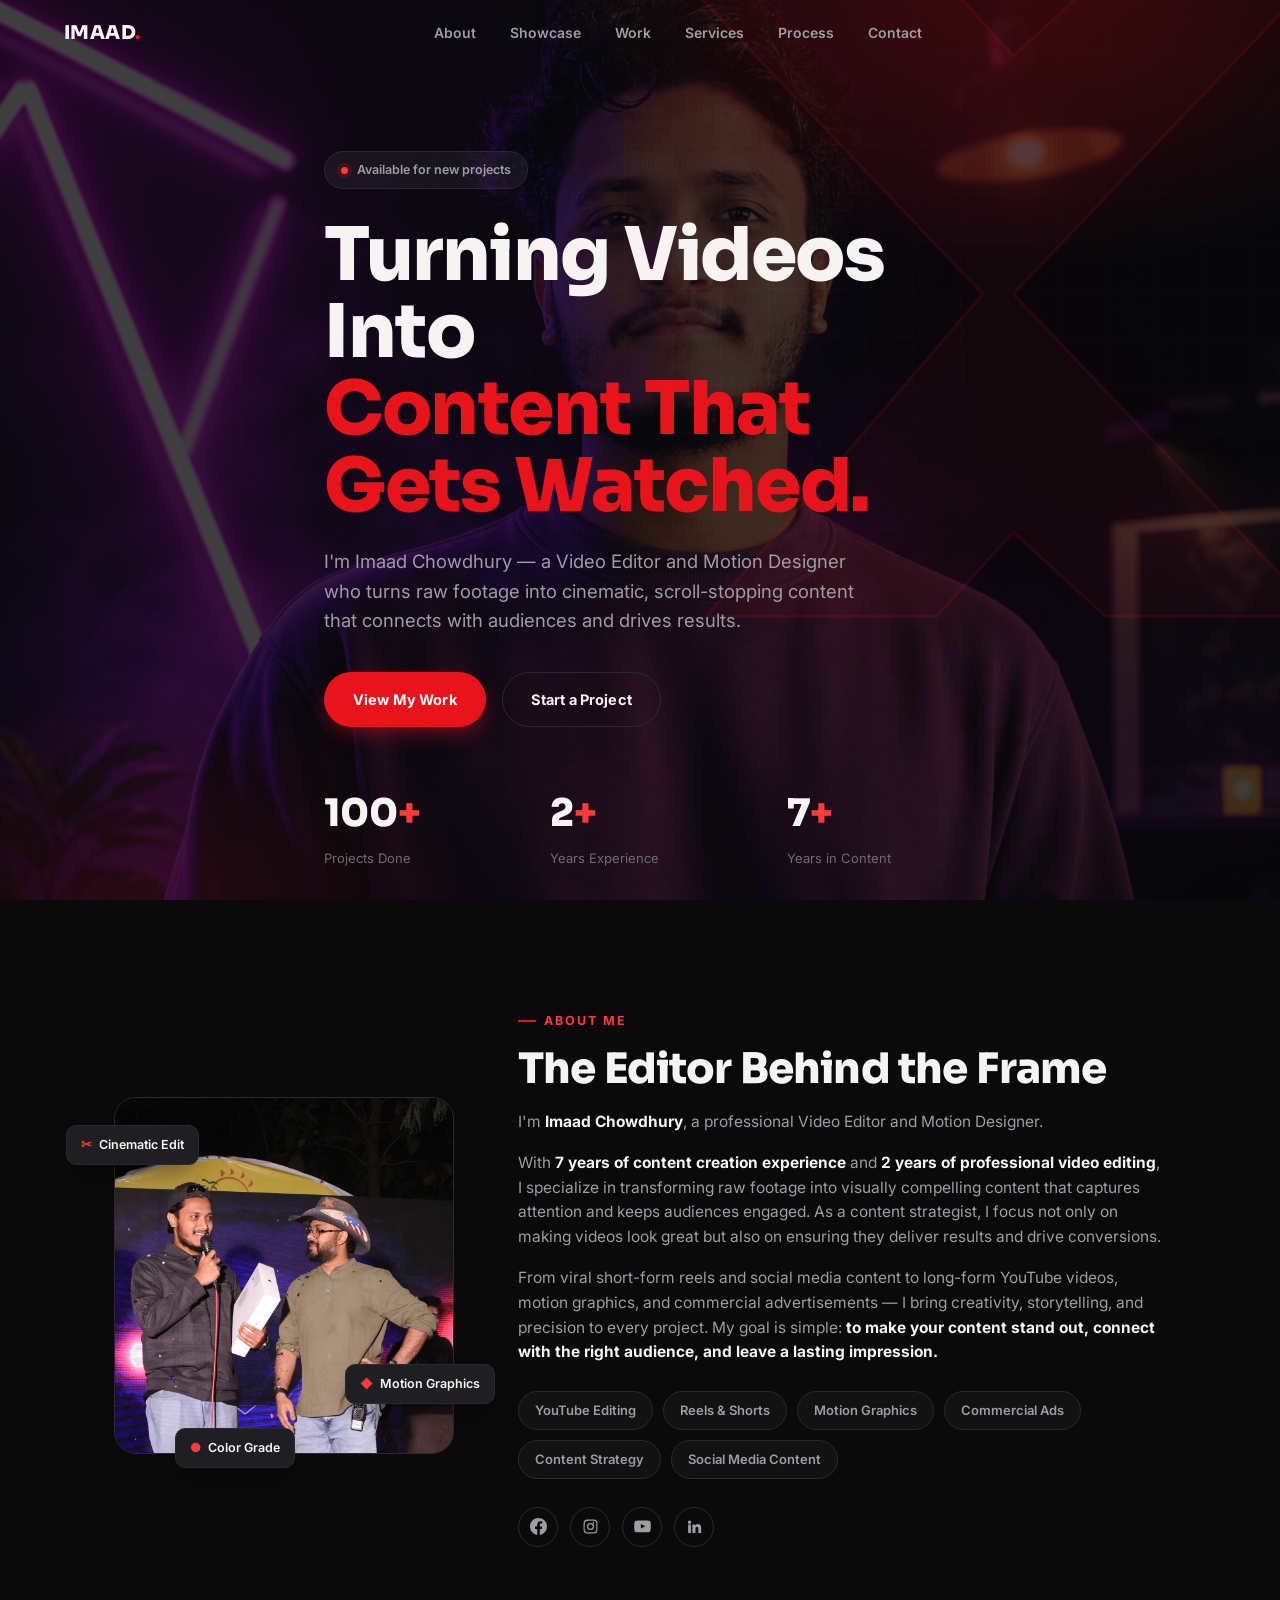
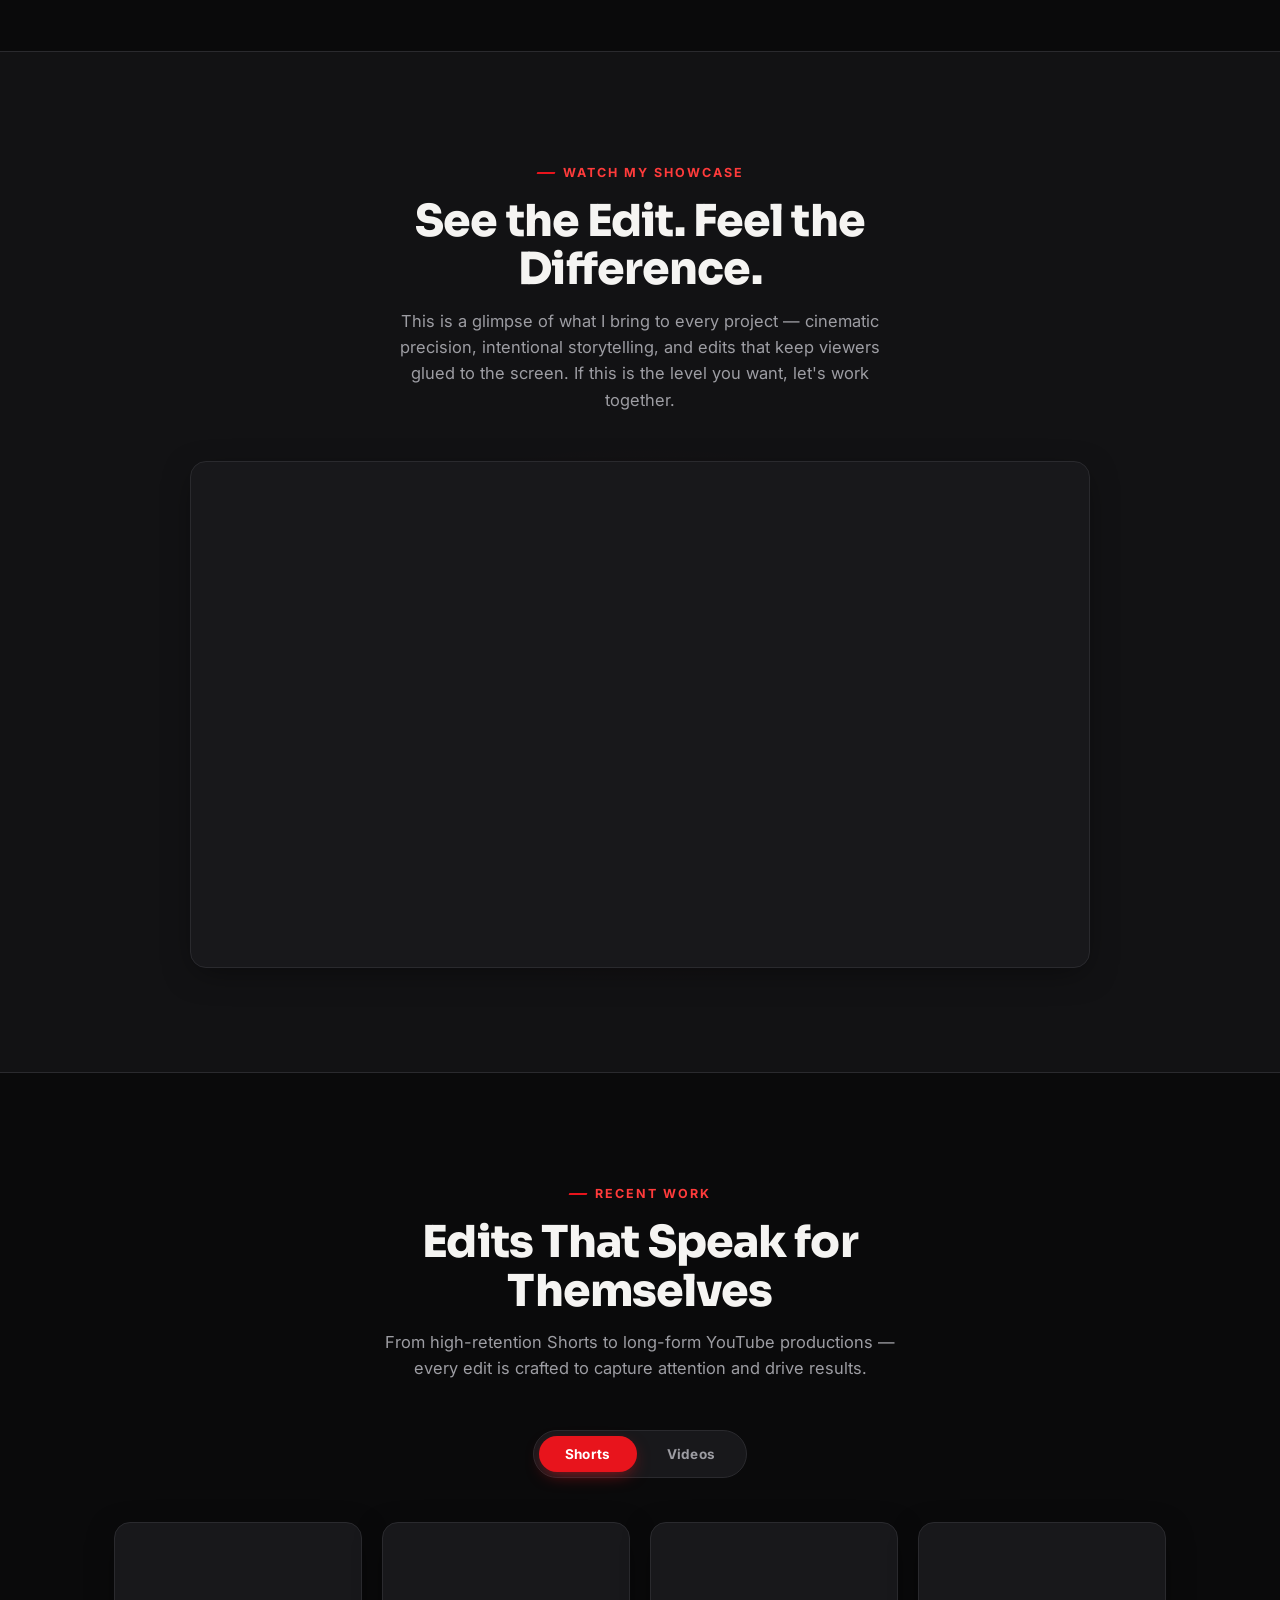
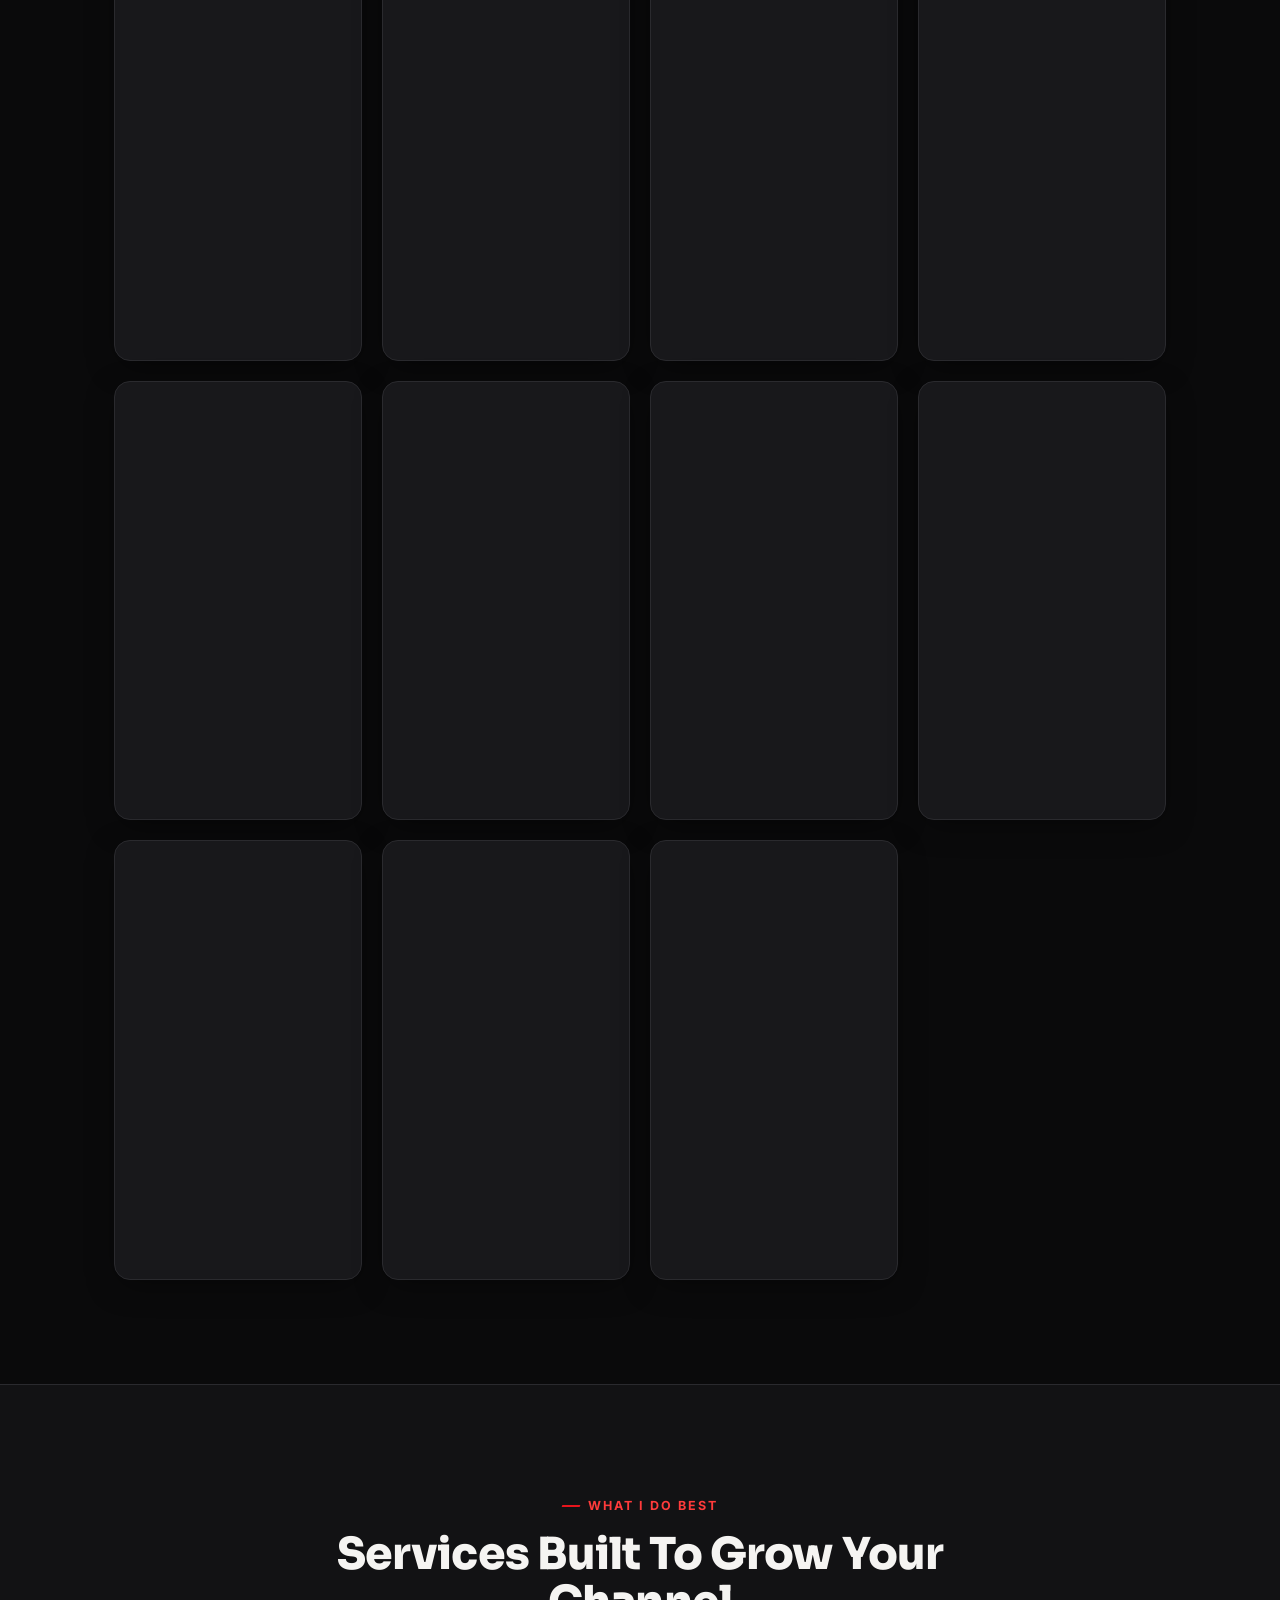
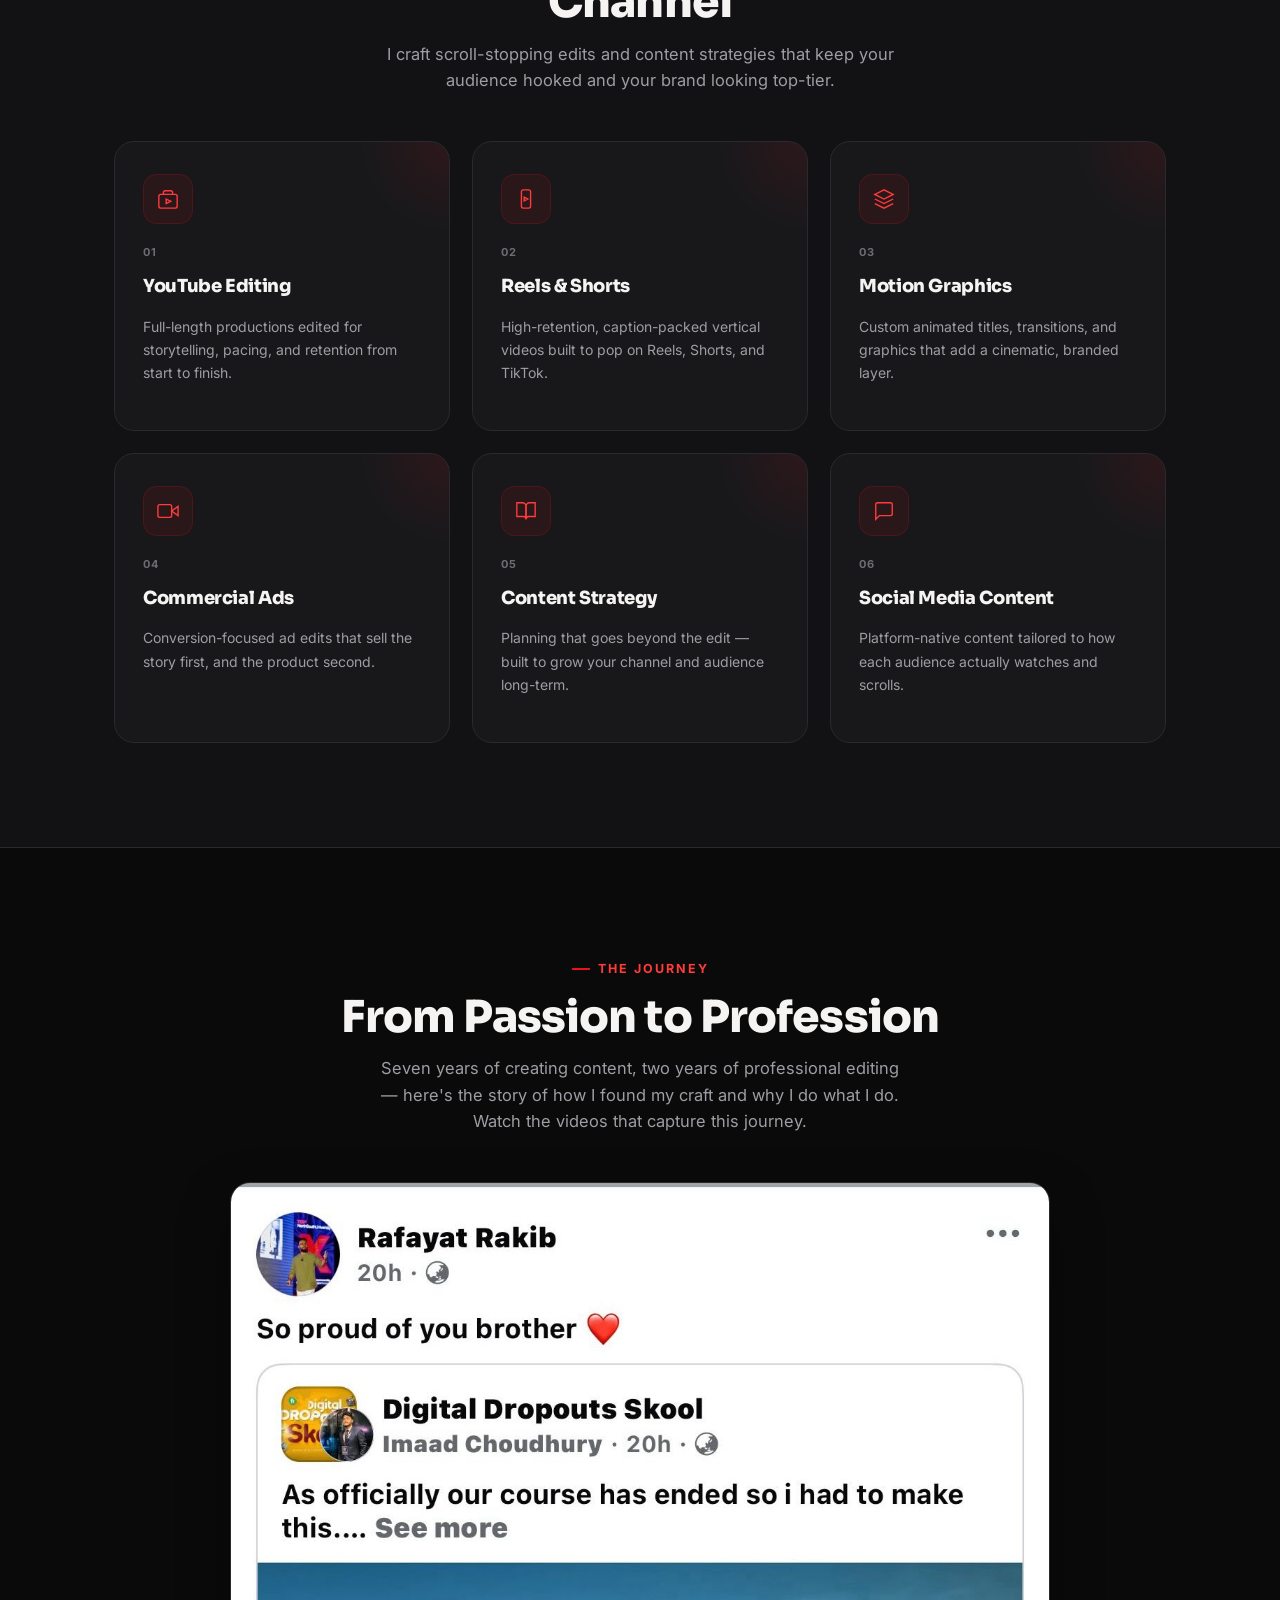
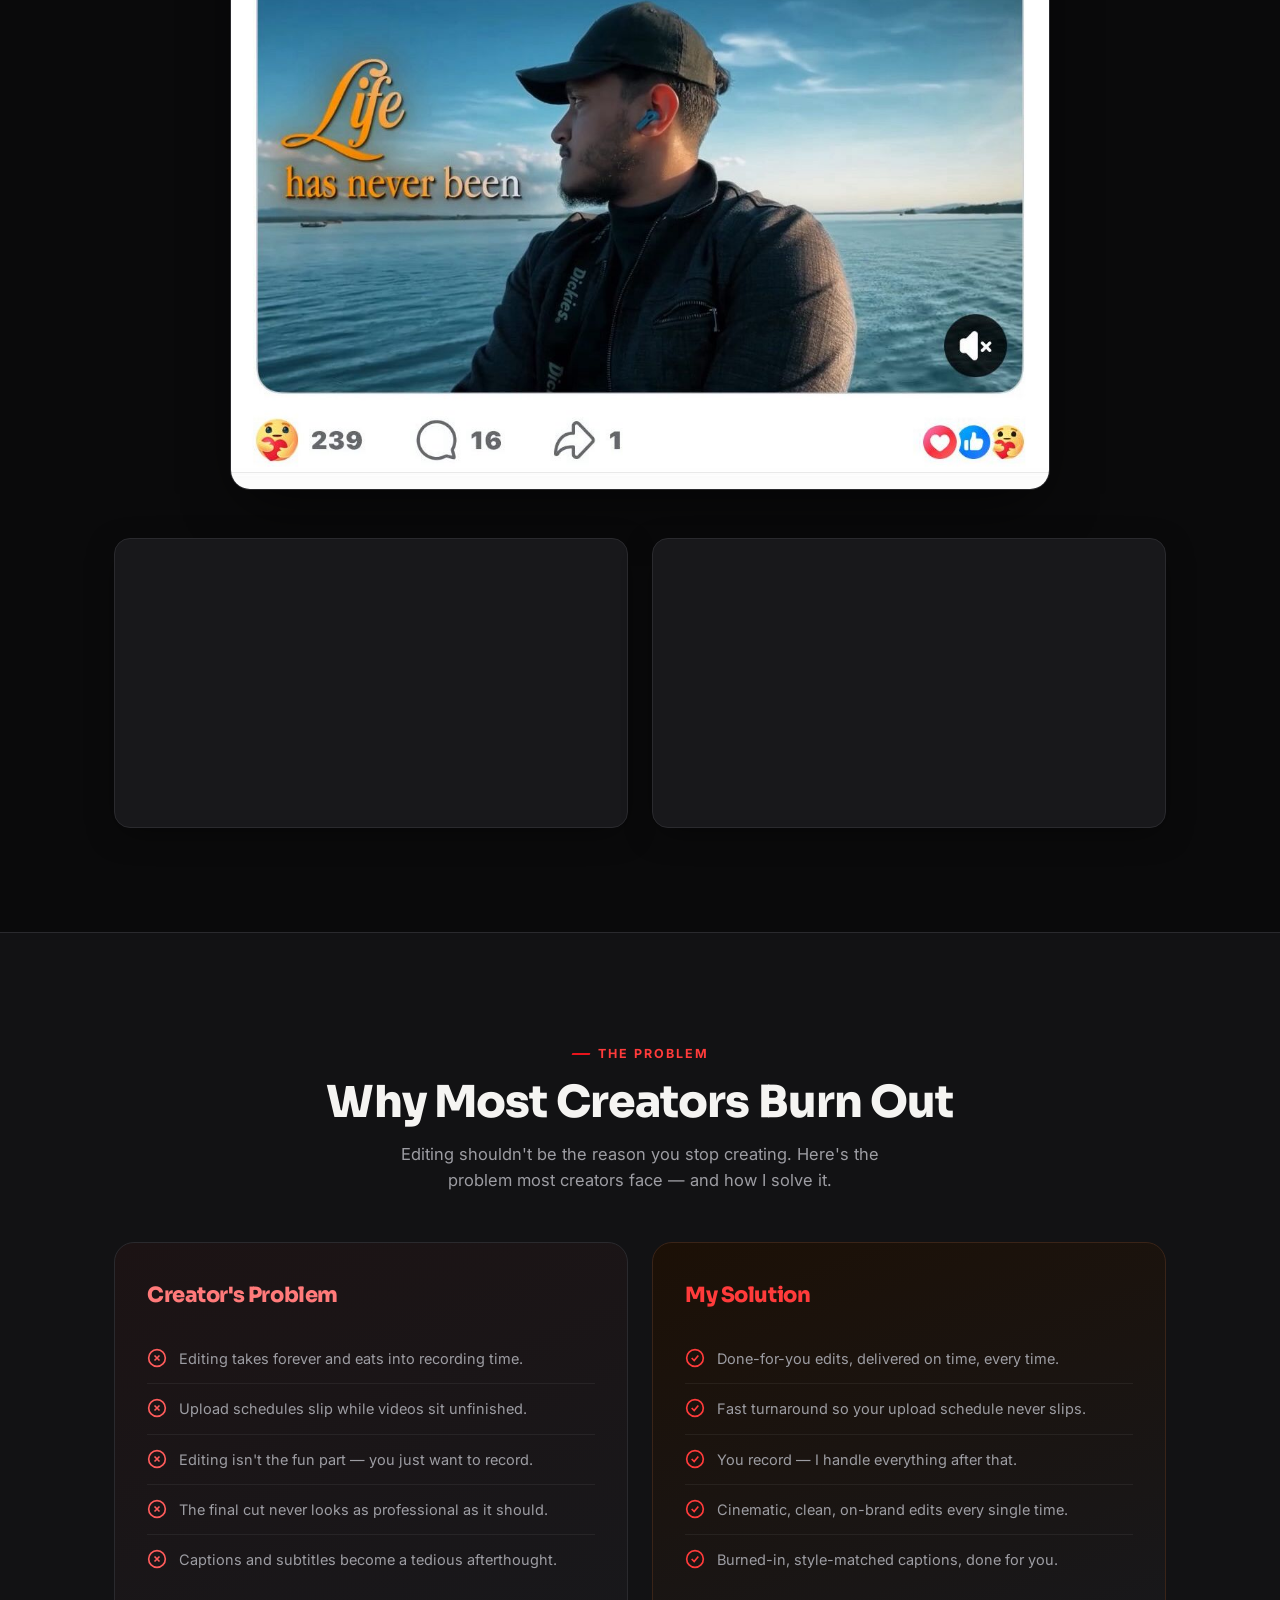
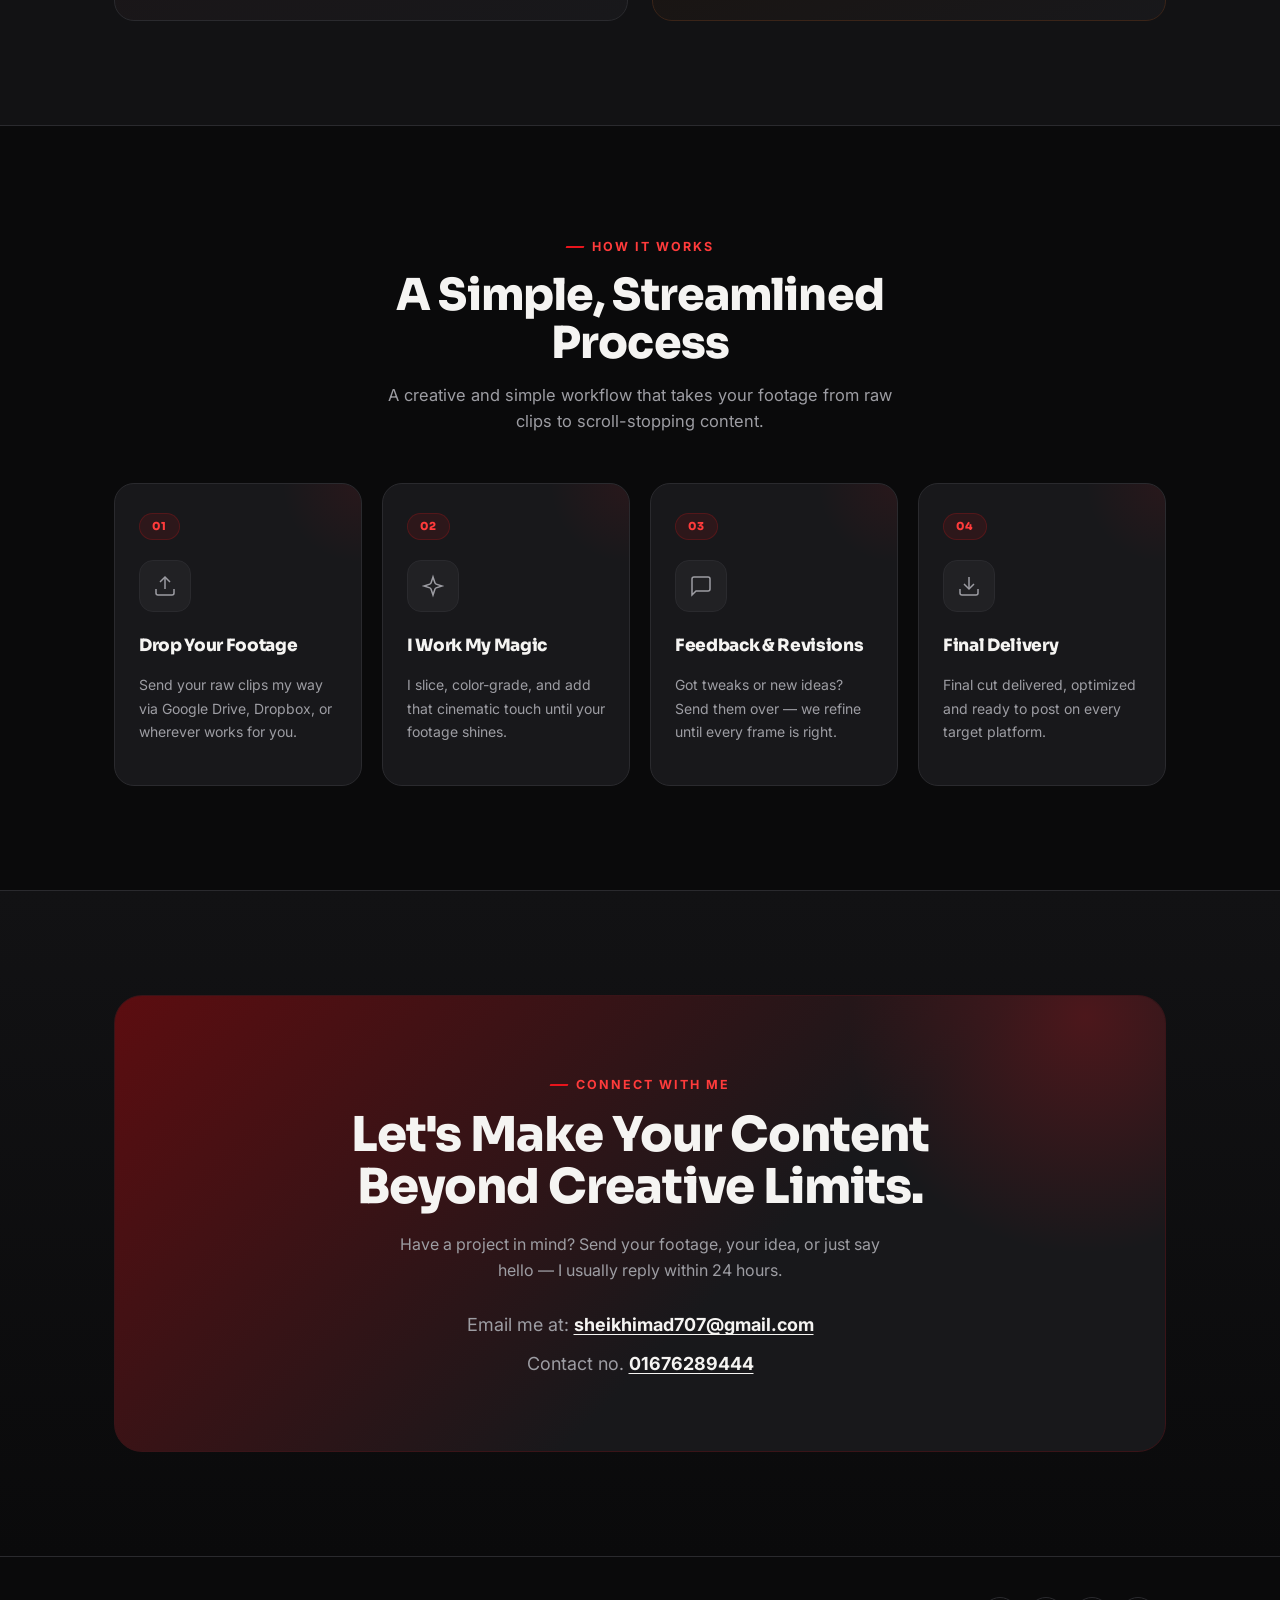
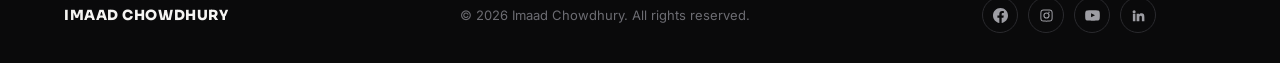
==== index.html @ 5cc8386c "Move website files to root" ====
<!DOCTYPE html>
<html lang="en">
<head>
<meta charset="UTF-8">
<meta name="viewport" content="width=device-width, initial-scale=1.0">
<title>Imaad Chowdhury</title>
<meta name="description" content="Imaad Chowdhury. Professional video editor & motion designer turning raw footage into content that gets watched.">
<link rel="icon" href="data:,">
<link rel="preconnect" href="https://fonts.googleapis.com">
<link href="https://fonts.googleapis.com/css2?family=Sora:wght@600;700;800&family=Inter:wght@400;500;600;700&display=swap" rel="stylesheet">
<link rel="stylesheet" href="style.css">
</head>
<body>

<!-- ============ NAV ============ -->
<nav class="nav" id="nav">
  <a href="#top" class="nav-logo">
    <span>IMAAD<em>.</em></span>
  </a>
  <ul class="nav-links">
    <li><a href="#about">About</a></li>
    <li><a href="#gig">Showcase</a></li>
    <li><a href="#work">Work</a></li>
    <li><a href="#services">Services</a></li>
    <li><a href="#process">Process</a></li>
    <li><a href="#contact">Contact</a></li>
  </ul>
  <div class="nav-cta">
    <button class="burger" id="burger" aria-label="Open menu"><span></span><span></span><span></span></button>
  </div>
</nav>

<div class="mobile-menu" id="mobileMenu">
  <a href="#about">About</a>
  <a href="#gig">Showcase</a>
  <a href="#work">Work</a>
  <a href="#services">Services</a>
  <a href="#process">Process</a>
  <a href="#contact">Contact</a>
  <a href="#contact" class="btn btn-primary">Start a Project</a>
</div>

<!-- ============ HERO ============ -->
<header class="hero" id="top">
  <div class="hero-bg-img"></div>
  <div class="hero-overlay"></div>
  <svg class="hero-shard" viewBox="0 0 500 500" fill="none" xmlns="http://www.w3.org/2000/svg">
    <path d="M40 40L240 250L60 460L210 460L260 405L320 460L460 460L260 250L460 40L320 40L260 95L210 40L40 40Z" fill="#E8141C" fill-opacity="0.08" stroke="#E8141C" stroke-opacity="0.2" stroke-width="2"/>
  </svg>
  <div class="container hero-inner">
    <div class="hero-tag reveal in"><span class="dot"></span> Available for new projects</div>
    <h1 class="reveal in">Turning Videos Into <span class="hl">Content That Gets Watched.</span></h1>
    <p class="hero-sub reveal in">I'm Imaad Chowdhury — a Video Editor and Motion Designer who turns raw footage into cinematic, scroll-stopping content that connects with audiences and drives results.</p>
    <div class="hero-actions reveal in">
      <a href="#work" class="btn btn-primary">View My Work</a>
      <a href="#contact" class="btn btn-ghost">Start a Project</a>
    </div>
    <div class="hero-stats reveal in">
      <div>
        <div class="stat-num">100<span>+</span></div>
        <div class="stat-label">Projects Done</div>
      </div>
      <div>
        <div class="stat-num">2<span>+</span></div>
        <div class="stat-label">Years Experience</div>
      </div>
      <div>
        <div class="stat-num">7<span>+</span></div>
        <div class="stat-label">Years in Content</div>
      </div>
    </div>
  </div>
</header>

<!-- ============ ABOUT ============ -->
<section class="about" id="about">
  <div class="container about-grid">
    <div class="about-photo reveal">
      <div class="frame">
        <img src="assets/IMG_2.JPEG" alt="Imaad Chowdhury">
      </div>
      <div class="shard-tag tag-1"><span class="ic">✂</span> Cinematic Edit</div>
      <div class="shard-tag tag-2"><span class="ic">◆</span> Motion Graphics</div>
      <div class="shard-tag tag-3"><span class="ic">●</span> Color Grade</div>
    </div>
    <div class="about-copy reveal">
      <div class="eyebrow">About Me</div>
      <h2>The Editor Behind the Frame</h2>
      <p>I'm <strong>Imaad Chowdhury</strong>, a professional Video Editor and Motion Designer.</p>
      <p>With <strong>7 years of content creation experience</strong> and <strong>2 years of professional video editing</strong>, I specialize in transforming raw footage into visually compelling content that captures attention and keeps audiences engaged. As a content strategist, I focus not only on making videos look great but also on ensuring they deliver results and drive conversions.</p>
      <p>From viral short-form reels and social media content to long-form YouTube videos, motion graphics, and commercial advertisements — I bring creativity, storytelling, and precision to every project. My goal is simple: <strong>to make your content stand out, connect with the right audience, and leave a lasting impression.</strong></p>
      <div class="about-pills">
        <span class="pill">YouTube Editing</span>
        <span class="pill">Reels &amp; Shorts</span>
        <span class="pill">Motion Graphics</span>
        <span class="pill">Commercial Ads</span>
        <span class="pill">Content Strategy</span>
        <span class="pill">Social Media Content</span>
      </div>
      <div class="about-socials">
        <a href="https://www.facebook.com/imad.chowdhury.79" target="_blank" rel="noopener" aria-label="Facebook">
          <svg viewBox="0 0 24 24" fill="currentColor"><path d="M24 12.07C24 5.41 18.63 0 12 0S0 5.41 0 12.07C0 18.1 4.39 23.1 10.13 24v-8.44H7.08v-3.49h3.04V9.41c0-3.02 1.8-4.7 4.54-4.7 1.31 0 2.68.24 2.68.24v2.97h-1.5c-1.5 0-1.96.93-1.96 1.89v2.26h3.32l-.53 3.5h-2.8V24C19.61 23.1 24 18.1 24 12.07z"/></svg>
        </a>
        <a href="https://www.instagram.com/e_madcreations" target="_blank" rel="noopener" aria-label="Instagram">
          <svg viewBox="0 0 24 24" fill="currentColor"><path d="M12 2.2c3.2 0 3.6 0 4.85.07 3.25.15 4.77 1.69 4.92 4.92.06 1.25.07 1.62.07 4.81 0 3.2-.01 3.56-.07 4.81-.15 3.23-1.66 4.77-4.92 4.92-1.25.06-1.61.07-4.85.07-3.2 0-3.6-.01-4.85-.07-3.27-.15-4.77-1.7-4.92-4.92C2.21 15.6 2.2 15.24 2.2 12c0-3.2.01-3.56.07-4.81C2.42 3.96 3.93 2.4 7.15 2.27 8.4 2.21 8.8 2.2 12 2.2zm0 1.8c-3.15 0-3.5.01-4.73.07-2.27.1-3.33 1.18-3.43 3.43C3.78 8.5 3.77 8.85 3.77 12s.01 3.5.07 4.73c.1 2.24 1.16 3.32 3.43 3.43 1.23.06 1.58.07 4.73.07s3.5-.01 4.73-.07c2.26-.1 3.33-1.18 3.43-3.43.06-1.23.07-1.58.07-4.73s-.01-3.5-.07-4.73c-.1-2.25-1.17-3.33-3.43-3.43A66 66 0 0 0 12 4zm0 3.05a4.95 4.95 0 1 1 0 9.9 4.95 4.95 0 0 1 0-9.9zm0 1.8a3.15 3.15 0 1 0 0 6.3 3.15 3.15 0 0 0 0-6.3zm5.15-1.99a1.16 1.16 0 1 1-2.32 0 1.16 1.16 0 0 1 2.32 0z"/></svg>
        </a>
        <a href="https://www.youtube.com/@e-madcreations4944" target="_blank" rel="noopener" aria-label="YouTube">
          <svg viewBox="0 0 24 24" fill="currentColor"><path d="M23.5 7.2s-.23-1.64-.95-2.36c-.9-.95-1.92-.95-2.38-1.01C16.84 3.6 12 3.6 12 3.6h-.01s-4.84 0-8.17.23c-.46.06-1.48.06-2.38 1.01C.72 5.56.5 7.2.5 7.2S.27 9.12.27 11.03v1.78c0 1.92.23 3.84.23 3.84s.23 1.64.94 2.36c.9.95 2.08.92 2.61 1.02 1.9.18 7.95.24 7.95.24s4.85-.01 8.18-.24c.46-.06 1.48-.06 2.38-1.02.72-.72.95-2.36.95-2.36s.23-1.92.23-3.84v-1.78c0-1.91-.23-3.83-.23-3.83zM9.7 14.93V8.41l6.27 3.27z"/></svg>
        </a>
        <a href="https://www.linkedin.com/in/chowdhuryimaad/" target="_blank" rel="noopener" aria-label="LinkedIn">
          <svg viewBox="0 0 24 24" fill="currentColor"><path d="M4.98 3.5a2.5 2.5 0 1 1 0 5 2.5 2.5 0 0 1 0-5zM3 9h4v12H3zM9 9h3.8v1.64h.05c.53-1 1.83-2.06 3.77-2.06 4.04 0 4.78 2.66 4.78 6.12V21h-4v-5.6c0-1.34-.02-3.06-1.86-3.06-1.87 0-2.16 1.46-2.16 2.96V21H9z"/></svg>
        </a>
      </div>
    </div>
  </div>
</section>

<!-- ============ GIG VIDEO ============ -->
<section class="gig-video" id="gig">
  <div class="container">
    <div class="section-head center reveal">
      <div class="eyebrow" style="justify-content:center;">Watch My Showcase</div>
      <h2>See the Edit. Feel the Difference.</h2>
      <p style="margin-left:auto;margin-right:auto;">This is a glimpse of what I bring to every project — cinematic precision, intentional storytelling, and edits that keep viewers glued to the screen. If this is the level you want, let's work together.</p>
    </div>
    <div class="gig-iframe-wrap reveal">
      <div class="iframe-glow"></div>
      <div class="iframe-card">
        <div class="iframe-container ratio-16-9">
          <iframe src="https://www.youtube.com/embed/Ley6r-Gzqzw" title="Imaad Chowdhury — Video Editing Showcase" frameborder="0" allow="accelerometer; autoplay; clipboard-write; encrypted-media; gyroscope; picture-in-picture; web-share" allowfullscreen loading="lazy"></iframe>
        </div>
      </div>
    </div>
  </div>
</section>

<!-- ============ RECENT WORK ============ -->
<section class="work-section" id="work">
  <div class="container">
    <div class="section-head center reveal">
      <div class="eyebrow" style="justify-content:center;">Recent Work</div>
      <h2>Edits That Speak for Themselves</h2>
      <p style="margin-left:auto;margin-right:auto;">From high-retention Shorts to long-form YouTube productions — every edit is crafted to capture attention and drive results.</p>
    </div>

    <div class="toggle-row reveal">
      <div class="toggle">
        <button class="tgl-btn active" data-target="shorts">Shorts</button>
        <button class="tgl-btn" data-target="videos">Videos</button>
      </div>
    </div>

    <div class="video-panel active" id="panel-shorts">
      <div class="shorts-grid">
        <div class="iframe-card short-card">
          <div class="iframe-container ratio-9-16">
            <iframe src="https://www.youtube.com/embed/cR_i9zTeIQw" title="Short 1" frameborder="0" allow="accelerometer; autoplay; clipboard-write; encrypted-media; gyroscope; picture-in-picture; web-share" allowfullscreen loading="lazy"></iframe>
          </div>
        </div>
        <div class="iframe-card short-card">
          <div class="iframe-container ratio-9-16">
            <iframe src="https://www.youtube.com/embed/uro-5DPKuio" title="Short 2" frameborder="0" allow="accelerometer; autoplay; clipboard-write; encrypted-media; gyroscope; picture-in-picture; web-share" allowfullscreen loading="lazy"></iframe>
          </div>
        </div>
        <div class="iframe-card short-card">
          <div class="iframe-container ratio-9-16">
            <iframe src="https://www.youtube.com/embed/U4ZEMzd0TrQ" title="Short 3" frameborder="0" allow="accelerometer; autoplay; clipboard-write; encrypted-media; gyroscope; picture-in-picture; web-share" allowfullscreen loading="lazy"></iframe>
          </div>
        </div>
        <div class="iframe-card short-card">
          <div class="iframe-container ratio-9-16">
            <iframe src="https://www.youtube.com/embed/kmpT495ATMk" title="Short 4" frameborder="0" allow="accelerometer; autoplay; clipboard-write; encrypted-media; gyroscope; picture-in-picture; web-share" allowfullscreen loading="lazy"></iframe>
          </div>
        </div>
        <div class="iframe-card short-card">
          <div class="iframe-container ratio-9-16">
            <iframe src="https://www.youtube.com/embed/0X0gnHyehtI" title="Short 5" frameborder="0" allow="accelerometer; autoplay; clipboard-write; encrypted-media; gyroscope; picture-in-picture; web-share" allowfullscreen loading="lazy"></iframe>
          </div>
        </div>
        <div class="iframe-card short-card">
          <div class="iframe-container ratio-9-16">
            <iframe src="https://www.youtube.com/embed/EVCNgwXdKeE" title="Short 6" frameborder="0" allow="accelerometer; autoplay; clipboard-write; encrypted-media; gyroscope; picture-in-picture; web-share" allowfullscreen loading="lazy"></iframe>
          </div>
        </div>
        <div class="iframe-card short-card">
          <div class="iframe-container ratio-9-16">
            <iframe src="https://www.youtube.com/embed/HGJocHG5a6I" title="Short 7" frameborder="0" allow="accelerometer; autoplay; clipboard-write; encrypted-media; gyroscope; picture-in-picture; web-share" allowfullscreen loading="lazy"></iframe>
          </div>
        </div>
        <div class="iframe-card short-card">
          <div class="iframe-container ratio-9-16">
            <iframe src="https://www.youtube.com/embed/nOJywHD1OJk" title="Short 8" frameborder="0" allow="accelerometer; autoplay; clipboard-write; encrypted-media; gyroscope; picture-in-picture; web-share" allowfullscreen loading="lazy"></iframe>
          </div>
        </div>
        <div class="iframe-card short-card">
          <div class="iframe-container ratio-9-16">
            <iframe src="https://www.youtube.com/embed/xfTJQD6ECuU" title="Short 9" frameborder="0" allow="accelerometer; autoplay; clipboard-write; encrypted-media; gyroscope; picture-in-picture; web-share" allowfullscreen loading="lazy"></iframe>
          </div>
        </div>
        <div class="iframe-card short-card">
          <div class="iframe-container ratio-9-16">
            <iframe src="https://www.youtube.com/embed/IbdXz-1tGnA" title="Short 10" frameborder="0" allow="accelerometer; autoplay; clipboard-write; encrypted-media; gyroscope; picture-in-picture; web-share" allowfullscreen loading="lazy"></iframe>
          </div>
        </div>
        <div class="iframe-card short-card">
          <div class="iframe-container ratio-9-16">
            <iframe src="https://www.youtube.com/embed/vhhTcd9twsA" title="Short 11" frameborder="0" allow="accelerometer; autoplay; clipboard-write; encrypted-media; gyroscope; picture-in-picture; web-share" allowfullscreen loading="lazy"></iframe>
          </div>
        </div>
      </div>
    </div>

    <div class="video-panel" id="panel-videos">
      <div class="videos-grid">
        <div class="iframe-card">
          <div class="iframe-container ratio-16-9">
            <iframe src="https://www.youtube.com/embed/Se8TybKfEj0" title="Video 1" frameborder="0" allow="accelerometer; autoplay; clipboard-write; encrypted-media; gyroscope; picture-in-picture; web-share" allowfullscreen loading="lazy"></iframe>
          </div>
        </div>
        <div class="iframe-card">
          <div class="iframe-container ratio-16-9">
            <iframe src="https://www.youtube.com/embed/kw0ST6agdW4" title="Video 2" frameborder="0" allow="accelerometer; autoplay; clipboard-write; encrypted-media; gyroscope; picture-in-picture; web-share" allowfullscreen loading="lazy"></iframe>
          </div>
        </div>
        <div class="iframe-card">
          <div class="iframe-container ratio-16-9">
            <iframe src="https://www.youtube.com/embed/S71rRnqbXVI" title="Video 3" frameborder="0" allow="accelerometer; autoplay; clipboard-write; encrypted-media; gyroscope; picture-in-picture; web-share" allowfullscreen loading="lazy"></iframe>
          </div>
        </div>
      </div>
    </div>
  </div>
</section>

<!-- ============ SERVICES / WHAT I DO BEST ============ -->
<section class="services" id="services">
  <div class="container">
    <div class="section-head center reveal">
      <div class="eyebrow" style="justify-content:center;">What I Do Best</div>
      <h2>Services Built To Grow Your Channel</h2>
      <p style="margin-left:auto;margin-right:auto;">I craft scroll-stopping edits and content strategies that keep your audience hooked and your brand looking top-tier.</p>
    </div>
    <div class="services-grid reveal">
      <div class="service-card">
        <div class="service-icon">
          <svg viewBox="0 0 24 24" fill="none" stroke="currentColor" stroke-width="1.5"><rect x="2" y="7" width="20" height="15" rx="2"/><path d="M17 7V5a2 2 0 0 0-2-2H9a2 2 0 0 0-2 2v2"/><path d="m10 12 5 2.5L10 17z"/></svg>
        </div>
        <div class="service-num">01</div>
        <h4>YouTube Editing</h4>
        <p>Full-length productions edited for storytelling, pacing, and retention from start to finish.</p>
      </div>
      <div class="service-card">
        <div class="service-icon">
          <svg viewBox="0 0 24 24" fill="none" stroke="currentColor" stroke-width="1.5"><rect x="7" y="2" width="10" height="20" rx="2"/><path d="m10 10 4 2-4 2z"/></svg>
        </div>
        <div class="service-num">02</div>
        <h4>Reels &amp; Shorts</h4>
        <p>High-retention, caption-packed vertical videos built to pop on Reels, Shorts, and TikTok.</p>
      </div>
      <div class="service-card">
        <div class="service-icon">
          <svg viewBox="0 0 24 24" fill="none" stroke="currentColor" stroke-width="1.5"><path d="M12 2L2 7l10 5 10-5-10-5z"/><path d="m2 17 10 5 10-5"/><path d="m2 12 10 5 10-5"/></svg>
        </div>
        <div class="service-num">03</div>
        <h4>Motion Graphics</h4>
        <p>Custom animated titles, transitions, and graphics that add a cinematic, branded layer.</p>
      </div>
      <div class="service-card">
        <div class="service-icon">
          <svg viewBox="0 0 24 24" fill="none" stroke="currentColor" stroke-width="1.5"><polygon points="23 7 16 12 23 17 23 7"/><rect x="1" y="5" width="15" height="14" rx="2"/></svg>
        </div>
        <div class="service-num">04</div>
        <h4>Commercial Ads</h4>
        <p>Conversion-focused ad edits that sell the story first, and the product second.</p>
      </div>
      <div class="service-card">
        <div class="service-icon">
          <svg viewBox="0 0 24 24" fill="none" stroke="currentColor" stroke-width="1.5"><path d="M2 3h6a4 4 0 0 1 4 4v14a3 3 0 0 0-3-3H2z"/><path d="M22 3h-6a4 4 0 0 0-4 4v14a3 3 0 0 1 3-3h7z"/></svg>
        </div>
        <div class="service-num">05</div>
        <h4>Content Strategy</h4>
        <p>Planning that goes beyond the edit — built to grow your channel and audience long-term.</p>
      </div>
      <div class="service-card">
        <div class="service-icon">
          <svg viewBox="0 0 24 24" fill="none" stroke="currentColor" stroke-width="1.5"><path d="M21 15a2 2 0 0 1-2 2H7l-4 4V5a2 2 0 0 1 2-2h14a2 2 0 0 1 2 2z"/></svg>
        </div>
        <div class="service-num">06</div>
        <h4>Social Media Content</h4>
        <p>Platform-native content tailored to how each audience actually watches and scrolls.</p>
      </div>
    </div>
  </div>
</section>

<!-- ============ MY JOURNEY ============ -->
<section class="journey-section" id="journey">
  <div class="container">
    <div class="section-head center reveal">
      <div class="eyebrow" style="justify-content:center;">The Journey</div>
      <h2>From Passion to Profession</h2>
      <p style="margin-left:auto;margin-right:auto;">Seven years of creating content, two years of professional editing — here's the story of how I found my craft and why I do what I do. Watch the videos that capture this journey.</p>
    </div>
    <div class="journey-img-wrap reveal">
      <img src="assets/IMG_3.jpeg" alt="Imaad Chowdhury" class="journey-img">
    </div>
    <div class="journey-videos-grid reveal">
      <div class="iframe-card">
        <div class="iframe-container ratio-16-9">
          <iframe src="https://www.youtube.com/embed/4AJm9ZsirgY" title="My Journey - Part 1" frameborder="0" allow="accelerometer; autoplay; clipboard-write; encrypted-media; gyroscope; picture-in-picture; web-share" allowfullscreen loading="lazy"></iframe>
        </div>
      </div>
      <div class="iframe-card">
        <div class="iframe-container ratio-16-9">
          <iframe src="https://www.youtube.com/embed/DukNI9cO6fw" title="My Journey - Part 2" frameborder="0" allow="accelerometer; autoplay; clipboard-write; encrypted-media; gyroscope; picture-in-picture; web-share" allowfullscreen loading="lazy"></iframe>
        </div>
      </div>
    </div>
  </div>
</section>

<!-- ============ WHY MOST CREATORS BURN OUT ============ -->
<section class="burnout-section" id="burnout">
  <div class="container">
    <div class="section-head center reveal">
      <div class="eyebrow" style="justify-content:center;">The Problem</div>
      <h2>Why Most Creators Burn Out</h2>
      <p style="margin-left:auto;margin-right:auto;">Editing shouldn't be the reason you stop creating. Here's the problem most creators face — and how I solve it.</p>
    </div>
    <div class="journey-grid reveal">
      <div class="journey-card problem">
        <h3>Creator's Problem</h3>
        <ul>
          <li><svg class="ic" viewBox="0 0 24 24" fill="none" stroke="currentColor" stroke-width="2"><circle cx="12" cy="12" r="10"/><path d="M15 9l-6 6M9 9l6 6"/></svg> Editing takes forever and eats into recording time.</li>
          <li><svg class="ic" viewBox="0 0 24 24" fill="none" stroke="currentColor" stroke-width="2"><circle cx="12" cy="12" r="10"/><path d="M15 9l-6 6M9 9l6 6"/></svg> Upload schedules slip while videos sit unfinished.</li>
          <li><svg class="ic" viewBox="0 0 24 24" fill="none" stroke="currentColor" stroke-width="2"><circle cx="12" cy="12" r="10"/><path d="M15 9l-6 6M9 9l6 6"/></svg> Editing isn't the fun part — you just want to record.</li>
          <li><svg class="ic" viewBox="0 0 24 24" fill="none" stroke="currentColor" stroke-width="2"><circle cx="12" cy="12" r="10"/><path d="M15 9l-6 6M9 9l6 6"/></svg> The final cut never looks as professional as it should.</li>
          <li><svg class="ic" viewBox="0 0 24 24" fill="none" stroke="currentColor" stroke-width="2"><circle cx="12" cy="12" r="10"/><path d="M15 9l-6 6M9 9l6 6"/></svg> Captions and subtitles become a tedious afterthought.</li>
        </ul>
      </div>
      <div class="journey-card solution">
        <h3>My Solution</h3>
        <ul>
          <li><svg class="ic" viewBox="0 0 24 24" fill="none" stroke="currentColor" stroke-width="2"><circle cx="12" cy="12" r="10"/><path d="M8 12l3 3 5-6"/></svg> Done-for-you edits, delivered on time, every time.</li>
          <li><svg class="ic" viewBox="0 0 24 24" fill="none" stroke="currentColor" stroke-width="2"><circle cx="12" cy="12" r="10"/><path d="M8 12l3 3 5-6"/></svg> Fast turnaround so your upload schedule never slips.</li>
          <li><svg class="ic" viewBox="0 0 24 24" fill="none" stroke="currentColor" stroke-width="2"><circle cx="12" cy="12" r="10"/><path d="M8 12l3 3 5-6"/></svg> You record — I handle everything after that.</li>
          <li><svg class="ic" viewBox="0 0 24 24" fill="none" stroke="currentColor" stroke-width="2"><circle cx="12" cy="12" r="10"/><path d="M8 12l3 3 5-6"/></svg> Cinematic, clean, on-brand edits every single time.</li>
          <li><svg class="ic" viewBox="0 0 24 24" fill="none" stroke="currentColor" stroke-width="2"><circle cx="12" cy="12" r="10"/><path d="M8 12l3 3 5-6"/></svg> Burned-in, style-matched captions, done for you.</li>
        </ul>
      </div>
    </div>
  </div>
</section>

<!-- ============ HOW IT WORKS / PROCESS ============ -->
<section class="process" id="process">
  <div class="container">
    <div class="section-head center reveal">
      <div class="eyebrow" style="justify-content:center;">How It Works</div>
      <h2>A Simple, Streamlined Process</h2>
      <p style="margin-left:auto;margin-right:auto;">A creative and simple workflow that takes your footage from raw clips to scroll-stopping content.</p>
    </div>
    <div class="process-steps reveal">
      <div class="process-step">
        <div class="step-badge">01</div>
        <div class="step-icon">
          <svg viewBox="0 0 24 24" fill="none" stroke="currentColor" stroke-width="1.5"><path d="M21 15v4a2 2 0 0 1-2 2H5a2 2 0 0 1-2-2v-4"/><polyline points="17 8 12 3 7 8"/><line x1="12" y1="3" x2="12" y2="15"/></svg>
        </div>
        <div class="step-content">
          <h4>Drop Your Footage</h4>
          <p>Send your raw clips my way via Google Drive, Dropbox, or wherever works for you.</p>
        </div>
      </div>
      <div class="process-step">
        <div class="step-badge">02</div>
        <div class="step-icon">
          <svg viewBox="0 0 24 24" fill="none" stroke="currentColor" stroke-width="1.5"><path d="m12 3-1.912 5.813a2 2 0 0 1-1.275 1.275L3 12l5.813 1.912a2 2 0 0 1 1.275 1.275L12 21l1.912-5.813a2 2 0 0 1 1.275-1.275L21 12l-5.813-1.912a2 2 0 0 1-1.275-1.275L12 3Z"/></svg>
        </div>
        <div class="step-content">
          <h4>I Work My Magic</h4>
          <p>I slice, color-grade, and add that cinematic touch until your footage shines.</p>
        </div>
      </div>
      <div class="process-step">
        <div class="step-badge">03</div>
        <div class="step-icon">
          <svg viewBox="0 0 24 24" fill="none" stroke="currentColor" stroke-width="1.5"><path d="M21 15a2 2 0 0 1-2 2H7l-4 4V5a2 2 0 0 1 2-2h14a2 2 0 0 1 2 2z"/></svg>
        </div>
        <div class="step-content">
          <h4>Feedback &amp; Revisions</h4>
          <p>Got tweaks or new ideas? Send them over — we refine until every frame is right.</p>
        </div>
      </div>
      <div class="process-step">
        <div class="step-badge">04</div>
        <div class="step-icon">
          <svg viewBox="0 0 24 24" fill="none" stroke="currentColor" stroke-width="1.5"><path d="M21 15v4a2 2 0 0 1-2 2H5a2 2 0 0 1-2-2v-4"/><polyline points="7 10 12 15 17 10"/><line x1="12" y1="15" x2="12" y2="3"/></svg>
        </div>
        <div class="step-content">
          <h4>Final Delivery</h4>
          <p>Final cut delivered, optimized and ready to post on every target platform.</p>
        </div>
      </div>
    </div>
  </div>
</section>

<!-- ============ CONTACT ============ -->
<section class="contact" id="contact">
  <div class="container">
    <div class="contact-wrap reveal">
      <div class="eyebrow" style="justify-content:center;">Connect With Me</div>
      <h2>Let's Make Your Content<br>Beyond Creative Limits.</h2>
      <p>Have a project in mind? Send your footage, your idea, or just say hello — I usually reply within 24 hours.</p>
      <div class="contact-email-text">
        Email me at: <a href="mailto:sheikhimad707@gmail.com">sheikhimad707@gmail.com</a>
      </div>
      <div class="contact-phone-text">
        Contact no. <a href="tel:01676289444">01676289444</a>
      </div>
    </div>
  </div>
</section>

<footer class="footer">
  <a href="#top" class="footer-logo">
    <span>IMAAD CHOWDHURY</span>
  </a>
  <p>&copy; 2026 Imaad Chowdhury. All rights reserved.</p>
  <div class="footer-socials">
    <a href="https://www.facebook.com/imad.chowdhury.79" target="_blank" rel="noopener" aria-label="Facebook">
      <svg viewBox="0 0 24 24" fill="currentColor"><path d="M24 12.07C24 5.41 18.63 0 12 0S0 5.41 0 12.07C0 18.1 4.39 23.1 10.13 24v-8.44H7.08v-3.49h3.04V9.41c0-3.02 1.8-4.7 4.54-4.7 1.31 0 2.68.24 2.68.24v2.97h-1.5c-1.5 0-1.96.93-1.96 1.89v2.26h3.32l-.53 3.5h-2.8V24C19.61 23.1 24 18.1 24 12.07z"/></svg>
    </a>
    <a href="https://www.instagram.com/e_madcreations/" target="_blank" rel="noopener" aria-label="Instagram">
      <svg viewBox="0 0 24 24" fill="currentColor"><path d="M12 2.2c3.2 0 3.6 0 4.85.07 3.25.15 4.77 1.69 4.92 4.92.06 1.25.07 1.62.07 4.81 0 3.2-.01 3.56-.07 4.81-.15 3.23-1.66 4.77-4.92 4.92-1.25.06-1.61.07-4.85.07-3.2 0-3.6-.01-4.85-.07-3.27-.15-4.77-1.7-4.92-4.92C2.21 15.6 2.2 15.24 2.2 12c0-3.2.01-3.56.07-4.81C2.42 3.96 3.93 2.4 7.15 2.27 8.4 2.21 8.8 2.2 12 2.2zm0 1.8c-3.15 0-3.5.01-4.73.07-2.27.1-3.33 1.18-3.43 3.43C3.78 8.5 3.77 8.85 3.77 12s.01 3.5.07 4.73c.1 2.24 1.16 3.32 3.43 3.43 1.23.06 1.58.07 4.73.07s3.5-.01 4.73-.07c2.26-.1 3.33-1.18 3.43-3.43.06-1.23.07-1.58.07-4.73s-.01-3.5-.07-4.73c-.1-2.25-1.17-3.33-3.43-3.43A66 66 0 0 0 12 4zm0 3.05a4.95 4.95 0 1 1 0 9.9 4.95 4.95 0 0 1 0-9.9zm0 1.8a3.15 3.15 0 1 0 0 6.3 3.15 3.15 0 0 0 0-6.3zm5.15-1.99a1.16 1.16 0 1 1-2.32 0 1.16 1.16 0 0 1 2.32 0z"/></svg>
    </a>
    <a href="https://www.youtube.com/@e-madcreations4944" target="_blank" rel="noopener" aria-label="YouTube">
      <svg viewBox="0 0 24 24" fill="currentColor"><path d="M23.5 7.2s-.23-1.64-.95-2.36c-.9-.95-1.92-.95-2.38-1.01C16.84 3.6 12 3.6 12 3.6h-.01s-4.84 0-8.17.23c-.46.06-1.48.06-2.38 1.01C.72 5.56.5 7.2.5 7.2S.27 9.12.27 11.03v1.78c0 1.92.23 3.84.23 3.84s.23 1.64.94 2.36c.9.95 2.08.92 2.61 1.02 1.9.18 7.95.24 7.95.24s4.85-.01 8.18-.24c.46-.06 1.48-.06 2.38-1.02.72-.72.95-2.36.95-2.36s.23-1.92.23-3.84v-1.78c0-1.91-.23-3.83-.23-3.83zM9.7 14.93V8.41l6.27 3.27z"/></svg>
    </a>
    <a href="https://www.linkedin.com/in/chowdhuryimaad/" target="_blank" rel="noopener" aria-label="LinkedIn">
      <svg viewBox="0 0 24 24" fill="currentColor"><path d="M4.98 3.5a2.5 2.5 0 1 1 0 5 2.5 2.5 0 0 1 0-5zM3 9h4v12H3zM9 9h3.8v1.64h.05c.53-1 1.83-2.06 3.77-2.06 4.04 0 4.78 2.66 4.78 6.12V21h-4v-5.6c0-1.34-.02-3.06-1.86-3.06-1.87 0-2.16 1.46-2.16 2.96V21H9z"/></svg>
    </a>
  </div>
</footer>

<button class="to-top" id="toTop" aria-label="Back to top"><svg viewBox="0 0 24 24"><path d="M12 4l8 8h-5v8h-6v-8H4z"/></svg></button>

<div class="cursor-dot" id="cursorDot"></div>
<script src="script.js"></script>
</body>
</html>
---- style.css ----
/* =========================================================
   IMAAD CHOWDHURY — Portfolio Stylesheet
   ========================================================= */
:root{
  --black:        #0a0a0b;
  --black-soft:   #121214;
  --panel:        #18181b;
  --panel-2:      #1f1f23;
  --line:         #2a2a2e;
  --white:        #f5f4f2;
  --grey:         #9d9da3;
  --grey-dim:     #6c6c72;
  --red:          #e8141c;
  --red-2:        #ff3b3b;
  --red-dim:      #5c0d10;
  --font-display: 'Sora', 'Arial Black', sans-serif;
  --font-body:    'Inter', -apple-system, sans-serif;
  --container: 1180px;
  --pad: clamp(20px, 5vw, 64px);
  --radius: 14px;
}

*,*::before,*::after{ box-sizing:border-box; }
html{ scroll-behavior:smooth; }
body{
  margin:0;
  background:var(--black);
  color:var(--white);
  font-family:var(--font-body);
  font-size:16px;
  line-height:1.6;
  -webkit-font-smoothing:antialiased;
  overflow-x:hidden;
}
img{ max-width:100%; display:block; }
a{ color:inherit; text-decoration:none; }
ul{ list-style:none; margin:0; padding:0; }
button{ font-family:inherit; cursor:pointer; }

h1,h2,h3,h4{
  font-family:var(--font-display);
  margin:0;
  font-weight:800;
  letter-spacing:-0.02em;
  color:var(--white);
}

.container{
  max-width:var(--container);
  margin:0 auto;
  padding-left:var(--pad);
  padding-right:var(--pad);
}

.eyebrow{
  display:inline-flex;
  align-items:center;
  gap:8px;
  font-family:var(--font-body);
  font-size:12.5px;
  font-weight:700;
  letter-spacing:0.16em;
  text-transform:uppercase;
  color:var(--red-2);
  margin-bottom:14px;
}
.eyebrow::before{
  content:'';
  width:18px;
  height:2px;
  background:var(--red);
  display:inline-block;
  transform:skewX(-20deg);
}

.section-head{
  max-width:640px;
  margin:0 0 48px;
}
.section-head h2{
  font-size:clamp(28px, 4.2vw, 44px);
  line-height:1.1;
}
.section-head p{
  color:var(--grey);
  font-size:16.5px;
  margin-top:14px;
  max-width:520px;
}
.section-head.center{ margin-left:auto; margin-right:auto; text-align:center; }

section{ padding:104px 0; position:relative; }
@media (max-width:720px){ section{ padding:72px 0; } }

/* ---------- Buttons ---------- */
.btn{
  display:inline-flex;
  align-items:center;
  gap:8px;
  padding:15px 28px;
  border-radius:100px;
  font-weight:700;
  font-size:14.5px;
  letter-spacing:0.01em;
  border:1px solid transparent;
  transition:transform .25s ease, box-shadow .25s ease, background .25s ease, border-color .25s ease;
  white-space:nowrap;
}
.btn-primary{
  background:var(--red);
  color:#fff;
  box-shadow:0 8px 24px -8px rgba(232,20,28,.7);
}
.btn-primary:hover{ transform:translateY(-2px); box-shadow:0 14px 30px -8px rgba(232,20,28,.85); }
.btn-ghost{
  background:transparent;
  border-color:var(--line);
  color:var(--white);
}
.btn-ghost:hover{ border-color:var(--red); color:var(--red-2); transform:translateY(-2px); }
.btn-block{ width:100%; justify-content:center; }

/* =========================================================
   NAV
   ========================================================= */
.nav{
  position:fixed;
  top:0; left:0; right:0;
  z-index:200;
  padding:18px var(--pad);
  display:flex;
  align-items:center;
  justify-content:space-between;
  transition:background .3s ease, border-color .3s ease, padding .3s ease;
  border-bottom:1px solid transparent;
}
.nav.scrolled{
  background:rgba(10,10,11,.88);
  backdrop-filter:blur(14px);
  border-color:var(--line);
  padding-top:12px; padding-bottom:12px;
}
.nav-logo{ display:flex; align-items:center; gap:10px; }
.nav-logo span{ font-family:var(--font-display); font-weight:800; font-size:19px; letter-spacing:0.02em; }
.nav-logo span em{ color:var(--red); font-style:normal; }

.nav-links{ display:flex; gap:34px; }
.nav-links a{
  font-size:14px; font-weight:600; color:var(--grey);
  position:relative; transition:color .2s ease;
}
.nav-links a:hover{ color:var(--white); }
.nav-links a::after{
  content:''; position:absolute; left:0; bottom:-6px; width:0; height:2px;
  background:var(--red); transition:width .25s ease;
}
.nav-links a:hover::after{ width:100%; }

.nav-cta{ display:flex; align-items:center; gap:18px; }

.burger{
  display:none; flex-direction:column; gap:5px; background:none; border:none; padding:6px; z-index:300;
}
.burger span{ width:24px; height:2px; background:var(--white); transition:transform .3s ease, opacity .3s ease; }
.burger.active span:nth-child(1){ transform:translateY(7px) rotate(45deg); }
.burger.active span:nth-child(2){ opacity:0; }
.burger.active span:nth-child(3){ transform:translateY(-7px) rotate(-45deg); }

.mobile-menu{
  position:fixed; inset:0; background:var(--black-soft);
  z-index:150; display:flex; flex-direction:column; align-items:center; justify-content:center; gap:30px;
  transform:translateY(-100%); transition:transform .4s cubic-bezier(.7,0,.2,1);
}
.mobile-menu.open{ transform:translateY(0); }
.mobile-menu a{ font-family:var(--font-display); font-size:26px; font-weight:700; }
.mobile-menu .btn{ margin-top:10px; }

@media (max-width:900px){
  .nav-links{ display:none; }
  .burger{ display:flex; }
}

/* =========================================================
   HERO
   ========================================================= */
.hero{
  min-height:100svh;
  display:flex;
  align-items:center;
  padding-top:120px;
  position:relative;
  overflow:hidden;
}
.hero-bg-img{
  position:absolute;
  inset:0;
  background:url('assets/IMG_1.png') center 35%/cover no-repeat;
  z-index:0;
}
.hero-overlay{
  position:absolute;
  inset:0;
  background:
    radial-gradient(ellipse 60% 50% at 80% 0%, rgba(232,20,28,.2), transparent 60%),
    radial-gradient(ellipse 50% 40% at 10% 100%, rgba(232,20,28,.12), transparent 60%),
    rgba(10,10,11,.78);
  z-index:1;
}
.hero::before{
  content:'';
  position:absolute; inset:0;
  background-image:
    linear-gradient(rgba(255,255,255,.02) 1px, transparent 1px),
    linear-gradient(90deg, rgba(255,255,255,.02) 1px, transparent 1px);
  background-size:48px 48px;
  mask-image:radial-gradient(ellipse 70% 60% at 60% 30%, black, transparent);
  pointer-events:none;
  z-index:2;
}
.hero-shard{
  position:absolute;
  top:-10%; right:-8%;
  width:60vw; max-width:780px;
  opacity:.55;
  pointer-events:none;
  filter:drop-shadow(0 0 60px rgba(232,20,28,.3));
  z-index:2;
}
.hero-inner{ position:relative; z-index:3; max-width:760px; }
.hero-tag{
  display:inline-flex; align-items:center; gap:9px;
  border:1px solid var(--line); background:rgba(255,255,255,.05);
  padding:8px 16px; border-radius:100px; font-size:12.5px; font-weight:600;
  color:var(--grey); margin-bottom:28px;
}
.hero-tag .dot{ width:7px; height:7px; border-radius:50%; background:var(--red-2); box-shadow:0 0 0 4px rgba(232,20,28,.18); animation:pulse 2s infinite; }
@keyframes pulse{ 0%,100%{ opacity:1; } 50%{ opacity:.4; } }

.hero h1{
  font-size:clamp(36px, 6.4vw, 74px);
  line-height:1.04;
}
.hero h1 .hl{
  color:var(--red);
  position:relative;
  display:inline-block;
}
.hero-sub{
  color:var(--grey);
  font-size:clamp(15px,2vw,18.5px);
  max-width:540px;
  margin:22px 0 36px;
}
.hero-actions{ display:flex; gap:16px; flex-wrap:wrap; margin-bottom:56px; }

.hero-stats{
  display:grid;
  grid-template-columns:repeat(3,auto);
  gap:clamp(28px,5vw,64px);
}
.hero-stats .stat-num{
  font-family:var(--font-display); font-size:clamp(26px,4vw,38px); font-weight:800; color:var(--white);
}
.hero-stats .stat-num span{ color:var(--red-2); }
.hero-stats .stat-label{ font-size:13px; color:var(--grey-dim); margin-top:4px; }

@media (max-width:560px){
  .hero-actions{ flex-direction:column; }
  .hero-actions .btn{ width:100%; justify-content:center; }
  .hero-stats{ gap:24px; }
}

/* =========================================================
   ABOUT
   ========================================================= */
.about{ background:var(--black); }
.about-grid{
  display:grid;
  grid-template-columns:340px 1fr;
  gap:64px;
  align-items:center;
}
@media (max-width:880px){
  .about-grid{ grid-template-columns:1fr; gap:40px; }
}

.about-photo{
  position:relative;
  width:100%;
  max-width:340px;
  aspect-ratio:1/1.05;
  margin:0 auto;
}
.about-photo .frame{
  position:absolute; inset:0;
  border-radius:22px;
  background:linear-gradient(160deg,var(--panel),var(--black-soft));
  border:1px solid var(--line);
  overflow:hidden;
  display:flex; align-items:center; justify-content:center;
}
.about-photo .frame img{ width:100%; height:100%; object-fit:cover; }
.about-photo .shard-tag{
  position:absolute;
  background:var(--panel-2);
  border:1px solid var(--line);
  border-radius:10px;
  padding:9px 14px;
  font-size:12.5px;
  font-weight:600;
  display:flex; align-items:center; gap:7px;
  box-shadow:0 10px 30px -8px rgba(0,0,0,.6);
}
.shard-tag .ic{ color:var(--red-2); }
.tag-1{ top:8%; left:-14%; }
.tag-2{ bottom:14%; right:-12%; }
.tag-3{ bottom:-4%; left:18%; }
@media (max-width:480px){
  .shard-tag{ font-size:11px; padding:7px 10px; }
  .tag-1{ left:-4%; }
  .tag-2{ right:-4%; }
}

.about-copy h2{ font-size:clamp(28px,4.2vw,42px); line-height:1.12; margin-bottom:18px; }
.about-copy p{ color:var(--grey); margin-bottom:16px; font-size:15.5px; }
.about-copy strong{ color:var(--white); }

.about-pills{ display:flex; flex-wrap:wrap; gap:10px; margin:26px 0 28px; }
.pill{
  border:1px solid var(--line);
  background:rgba(255,255,255,.03);
  padding:8px 16px;
  border-radius:100px;
  font-size:13px;
  font-weight:600;
  color:var(--grey);
  transition:border-color .2s ease, color .2s ease;
}
.pill:hover{ border-color:var(--red); color:var(--white); }

.about-socials{ display:flex; gap:12px; }
.about-socials a{
  width:40px; height:40px; border-radius:50%;
  display:flex; align-items:center; justify-content:center;
  border:1px solid var(--line);
  color:var(--grey);
  transition:all .2s ease;
}
.about-socials a:hover{ border-color:var(--red); color:#fff; background:var(--red); transform:translateY(-3px); }
.about-socials svg{ width:17px; height:17px; }

/* =========================================================
   IFRAME SYSTEM (shared)
   ========================================================= */
.iframe-container{
  position:relative;
  width:100%;
  overflow:hidden;
  border-radius:12px;
}
.ratio-16-9{ padding-bottom:56.25%; }
.ratio-9-16{ padding-bottom:177.78%; }
.iframe-container iframe{
  position:absolute;
  top:0; left:0;
  width:100%; height:100%;
  border:none;
  display:block;
}

.iframe-card{
  border-radius:16px;
  overflow:hidden;
  border:1px solid var(--line);
  background:var(--panel);
  transition:transform .3s ease, box-shadow .3s ease, border-color .3s ease;
  box-shadow:0 8px 32px -8px rgba(0,0,0,.5);
}
.iframe-card:hover{
  transform:translateY(-6px);
  box-shadow:0 24px 52px -12px rgba(0,0,0,.7);
  border-color:rgba(232,20,28,.4);
}

/* =========================================================
   GIG VIDEO SECTION
   ========================================================= */
.gig-video{
  background:var(--black-soft);
  border-top:1px solid var(--line);
  border-bottom:1px solid var(--line);
}
.gig-iframe-wrap{
  position:relative;
  max-width:900px;
  margin:0 auto;
}
.iframe-glow{
  position:absolute;
  inset:-40px;
  background:radial-gradient(ellipse at center, rgba(232,20,28,.13), transparent 65%);
  pointer-events:none;
  z-index:0;
}
.gig-iframe-wrap .iframe-card{
  position:relative;
  z-index:1;
}

/* =========================================================
   TOGGLE (shared: Recent Work)
   ========================================================= */
.toggle-row{ display:flex; justify-content:center; margin-bottom:44px; }
.toggle{
  display:inline-flex;
  background:var(--panel);
  border:1px solid var(--line);
  border-radius:100px;
  padding:5px;
  gap:4px;
}
.toggle button{
  border:none; background:transparent; color:var(--grey);
  padding:10px 26px; border-radius:100px; font-weight:700; font-size:13.5px;
  letter-spacing:.02em; transition:all .25s ease;
}
.toggle button.active{ background:var(--red); color:#fff; box-shadow:0 6px 18px -6px rgba(232,20,28,.7); }

.video-panel{ display:none; }
.video-panel.active{ display:block; animation:fadein .45s ease; }
@keyframes fadein{ from{ opacity:0; transform:translateY(10px);} to{ opacity:1; transform:translateY(0);} }

/* =========================================================
   RECENT WORK SECTION
   ========================================================= */
.work-section{ background:var(--black); }

.shorts-grid{
  display:grid;
  grid-template-columns:repeat(4, 1fr);
  gap:20px;
}
@media (max-width:1020px){ .shorts-grid{ grid-template-columns:repeat(3,1fr); } }
@media (max-width:700px){ .shorts-grid{ grid-template-columns:repeat(2,1fr); } }
@media (max-width:420px){ .shorts-grid{ grid-template-columns:1fr 1fr; gap:12px; } }

.videos-grid{
  display:grid;
  grid-template-columns:repeat(3, 1fr);
  gap:24px;
}
@media (max-width:900px){ .videos-grid{ grid-template-columns:1fr 1fr; } }
@media (max-width:560px){ .videos-grid{ grid-template-columns:1fr; } }

/* =========================================================
   SERVICES / WHAT I DO BEST
   ========================================================= */
.services{ background:var(--black-soft); border-top:1px solid var(--line); }

.services-grid{
  display:grid;
  grid-template-columns:repeat(3,1fr);
  gap:22px;
}
@media (max-width:900px){ .services-grid{ grid-template-columns:1fr 1fr; } }
@media (max-width:520px){ .services-grid{ grid-template-columns:1fr; } }

.service-card{
  background:var(--panel);
  border:1px solid var(--line);
  border-radius:20px;
  padding:32px 28px;
  position:relative;
  overflow:hidden;
  transition:border-color .3s ease, transform .3s ease, box-shadow .3s ease;
}
.service-card:hover{
  border-color:rgba(232,20,28,.5);
  transform:translateY(-6px);
  box-shadow:0 20px 48px -12px rgba(232,20,28,.15);
}
.service-card::before{
  content:'';
  position:absolute;
  top:0; left:0; right:0;
  height:2px;
  background:linear-gradient(90deg, var(--red), transparent);
  opacity:0;
  transition:opacity .3s ease;
}
.service-card:hover::before{ opacity:1; }
.service-card::after{
  content:'';
  position:absolute;
  top:0; right:0;
  width:90px; height:90px;
  background:radial-gradient(circle at top right, rgba(232,20,28,.1), transparent 70%);
  pointer-events:none;
}
.service-icon{
  width:50px; height:50px;
  background:rgba(232,20,28,.08);
  border:1px solid rgba(232,20,28,.18);
  border-radius:14px;
  display:flex; align-items:center; justify-content:center;
  margin-bottom:20px;
  transition:background .3s ease, border-color .3s ease;
}
.service-card:hover .service-icon{
  background:rgba(232,20,28,.18);
  border-color:rgba(232,20,28,.4);
}
.service-icon svg{ width:22px; height:22px; stroke:var(--red-2); }
.service-num{
  font-size:11px; font-weight:700;
  letter-spacing:.12em;
  color:var(--grey-dim);
  margin-bottom:10px;
  text-transform:uppercase;
}
.service-card h4{ font-size:18px; margin-bottom:10px; }
.service-card p{ color:var(--grey); font-size:14px; line-height:1.65; }

/* =========================================================
   MY JOURNEY SECTION
   ========================================================= */
.journey-section{
  background:var(--black);
  border-top:1px solid var(--line);
}
.journey-img-wrap{
  max-width:820px;
  margin:0 auto 48px;
  border-radius:20px;
  overflow:hidden;
  border:1px solid var(--line);
  box-shadow:0 20px 60px -16px rgba(0,0,0,.7);
}
.journey-img{
  width:100%;
  height:auto;
  display:block;
  object-fit:cover;
}
.journey-videos-grid{
  display:grid;
  grid-template-columns:1fr 1fr;
  gap:24px;
}
@media (max-width:780px){ .journey-videos-grid{ grid-template-columns:1fr; } }

/* =========================================================
   BURNOUT SECTION
   ========================================================= */
.burnout-section{
  background:var(--black-soft);
  border-top:1px solid var(--line);
}
.journey-grid{ display:grid; grid-template-columns:1fr 1fr; gap:24px; }
@media (max-width:780px){ .journey-grid{ grid-template-columns:1fr; } }

.journey-card{
  border-radius:20px;
  padding:36px 32px;
  border:1px solid var(--line);
}
.journey-card.problem{ background:linear-gradient(160deg,#1c1314,var(--panel)); }
.journey-card.solution{ background:linear-gradient(160deg,#1c1006,var(--panel)); border-color:#3a2418; }

.journey-card h3{ font-size:21px; margin-bottom:22px; display:flex; align-items:center; gap:10px; }
.journey-card.problem h3{ color:#ff7a7a; }
.journey-card.solution h3{ color:var(--red-2); }

.journey-card ul li{
  display:flex; align-items:flex-start; gap:12px;
  padding:13px 0;
  border-top:1px solid rgba(255,255,255,.06);
  font-size:14.5px; color:var(--grey);
}
.journey-card ul li:first-child{ border-top:none; }
.journey-card ul li .ic{ flex-shrink:0; width:20px; height:20px; margin-top:1px; }
.journey-card.problem .ic{ color:#ff5c5c; }
.journey-card.solution .ic{ color:var(--red-2); }

/* =========================================================
   PROCESS / HOW IT WORKS
   ========================================================= */
.process{ background:var(--black); border-top:1px solid var(--line); }

.process-steps{
  display:grid;
  grid-template-columns:repeat(4,1fr);
  gap:20px;
}
@media (max-width:900px){ .process-steps{ grid-template-columns:1fr 1fr; } }
@media (max-width:520px){ .process-steps{ grid-template-columns:1fr; } }

.process-step{
  background:var(--panel);
  border:1px solid var(--line);
  border-radius:20px;
  padding:28px 24px;
  position:relative;
  overflow:hidden;
  transition:border-color .3s ease, transform .3s ease, box-shadow .3s ease;
}
.process-step:hover{
  border-color:rgba(232,20,28,.45);
  transform:translateY(-6px);
  box-shadow:0 20px 48px -12px rgba(232,20,28,.12);
}
.process-step::after{
  content:'';
  position:absolute;
  top:0; right:0;
  width:80px; height:80px;
  background:radial-gradient(circle at top right, rgba(232,20,28,.08), transparent 70%);
  pointer-events:none;
}
.step-badge{
  display:inline-flex;
  align-items:center;
  font-family:var(--font-display);
  font-size:11px; font-weight:800;
  letter-spacing:.1em;
  color:var(--red-2);
  background:rgba(232,20,28,.1);
  border:1px solid rgba(232,20,28,.2);
  border-radius:100px;
  padding:4px 12px;
  margin-bottom:20px;
}
.step-icon{
  width:52px; height:52px;
  background:rgba(255,255,255,.04);
  border:1px solid var(--line);
  border-radius:14px;
  display:flex; align-items:center; justify-content:center;
  margin-bottom:20px;
  transition:background .3s ease, border-color .3s ease;
}
.process-step:hover .step-icon{
  background:rgba(232,20,28,.12);
  border-color:rgba(232,20,28,.3);
}
.step-icon svg{ width:24px; height:24px; stroke:var(--grey); transition:stroke .3s ease; }
.process-step:hover .step-icon svg{ stroke:var(--red-2); }
.step-content h4{ font-size:17px; margin-bottom:10px; }
.step-content p{ color:var(--grey); font-size:14px; line-height:1.65; }

/* =========================================================
   CONTACT
   ========================================================= */
.contact{
  background:linear-gradient(180deg, var(--black-soft), var(--black));
  border-top:1px solid var(--line);
}
.contact-wrap{
  background:linear-gradient(135deg, var(--red-dim), var(--panel) 60%);
  border:1px solid #3a1418;
  border-radius:28px;
  padding:clamp(36px,6vw,72px);
  text-align:center;
  position:relative;
  overflow:hidden;
}
.contact-wrap::before{
  content:'';
  position:absolute; width:480px; height:480px; border-radius:50%;
  background:radial-gradient(circle, rgba(232,20,28,.25), transparent 70%);
  top:-220px; right:-160px;
}
.contact-wrap h2{ font-size:clamp(28px,5vw,48px); line-height:1.1; position:relative; z-index:1; }
.contact-wrap p{ color:var(--grey); max-width:480px; margin:18px auto 28px; position:relative; z-index:1; }
.contact-email-text{
  font-size:18px;
  color:var(--grey);
  position:relative;
  z-index:1;
}
.contact-email-text a{
  color:var(--white);
  font-weight:700;
  text-decoration:underline;
  text-underline-offset:3px;
  transition:color .2s ease;
}
.contact-email-text a:hover{ color:var(--red-2); }
.contact-phone-text{
  font-size:18px;
  color:var(--grey);
  position:relative;
  z-index:1;
  margin-top:10px;
}
.contact-phone-text a{
  color:var(--white);
  font-weight:700;
  text-decoration:underline;
  text-underline-offset:3px;
  transition:color .2s ease;
}
.contact-phone-text a:hover{ color:var(--red-2); }

/* =========================================================
   FOOTER
   ========================================================= */
.footer{
  padding:40px var(--pad) 30px;
  display:flex; align-items:center; justify-content:space-between; flex-wrap:wrap; gap:16px;
  border-top:1px solid var(--line);
}
.footer-logo{ display:flex; align-items:center; gap:9px; }
.footer-logo span{ font-family:var(--font-display); font-weight:800; font-size:14px; letter-spacing:.04em; }
.footer p{ color:var(--grey-dim); font-size:13px; margin:0; }
.footer-socials{ display:flex; gap:10px; margin-right:60px; }
.footer-socials a{
  width:36px; height:36px; border-radius:50%;
  display:flex; align-items:center; justify-content:center;
  border:1px solid var(--line);
  color:var(--grey);
  transition:all .2s ease;
}
.footer-socials a:hover{ border-color:var(--red); color:#fff; background:var(--red); transform:translateY(-2px); }
.footer-socials svg{ width:15px; height:15px; }

/* =========================================================
   SCROLL REVEAL
   ========================================================= */
.reveal{ opacity:0; transform:translateY(28px); transition:opacity .7s ease, transform .7s ease; }
.reveal.in{ opacity:1; transform:translateY(0); }

/* =========================================================
   YOUTUBE THUMBNAIL LINK CARD (for embed-disabled videos)
   ========================================================= */
.yt-thumb-card{ display:block; text-decoration:none; }
.yt-thumb-inner{
  position:relative;
  width:100%;
  overflow:hidden;
  border-radius:12px;
}
.yt-thumb-img{
  position:absolute;
  top:0; left:0;
  width:100%; height:100%;
  object-fit:cover;
  transition:transform .5s ease;
}
.yt-thumb-card:hover .yt-thumb-img{ transform:scale(1.04); }
.yt-thumb-overlay{
  position:absolute;
  inset:0;
  background:linear-gradient(to top, rgba(0,0,0,.7) 0%, rgba(0,0,0,.2) 50%, transparent 80%);
  display:flex;
  flex-direction:column;
  align-items:center;
  justify-content:center;
  gap:12px;
  transition:background .3s ease;
}
.yt-thumb-card:hover .yt-thumb-overlay{
  background:linear-gradient(to top, rgba(0,0,0,.75) 0%, rgba(0,0,0,.35) 50%, rgba(0,0,0,.1) 80%);
}
.yt-play-btn{
  width:64px; height:64px; border-radius:50%;
  background:rgba(232,20,28,.92);
  display:flex; align-items:center; justify-content:center;
  box-shadow:0 10px 30px -6px rgba(0,0,0,.6);
  transition:transform .3s ease, box-shadow .3s ease;
}
.yt-thumb-card:hover .yt-play-btn{
  transform:scale(1.1);
  box-shadow:0 16px 40px -6px rgba(232,20,28,.7);
}
.yt-play-btn svg{ width:22px; height:22px; fill:#fff; margin-left:4px; }
.yt-watch-label{
  font-size:13px; font-weight:700;
  color:rgba(255,255,255,.8);
  letter-spacing:.04em;
  text-transform:uppercase;
}

/* =========================================================
   BACK TO TOP
   ========================================================= */
.to-top{
  position:fixed; right:24px; bottom:24px; width:46px; height:46px; border-radius:50%;
  background:var(--red); display:flex; align-items:center; justify-content:center;
  box-shadow:0 10px 24px -6px rgba(232,20,28,.6);
  opacity:0; pointer-events:none; transform:translateY(10px);
  transition:all .3s ease; z-index:120; border:none;
}
.to-top.show{ opacity:1; pointer-events:auto; transform:translateY(0); }
.to-top svg{ width:18px; height:18px; fill:#fff; }

/* =========================================================
   CURSOR FOLLOWER
   ========================================================= */
.cursor-dot{
  position:fixed; top:0; left:0;
  width:22px; height:22px; margin:-11px 0 0 -11px;
  border-radius:50%;
  background:rgba(232,20,28,.55);
  box-shadow:0 0 24px 4px rgba(232,20,28,.35);
  pointer-events:none; z-index:9999; opacity:0;
  transition:opacity .3s ease, width .25s ease, height .25s ease, margin .25s ease, background .25s ease;
  will-change:transform;
}
.cursor-dot.show{ opacity:1; }
.cursor-dot.big{ width:56px; height:56px; margin:-28px 0 0 -28px; background:rgba(232,20,28,.22); }
@media (hover:none){ .cursor-dot{ display:none; } }
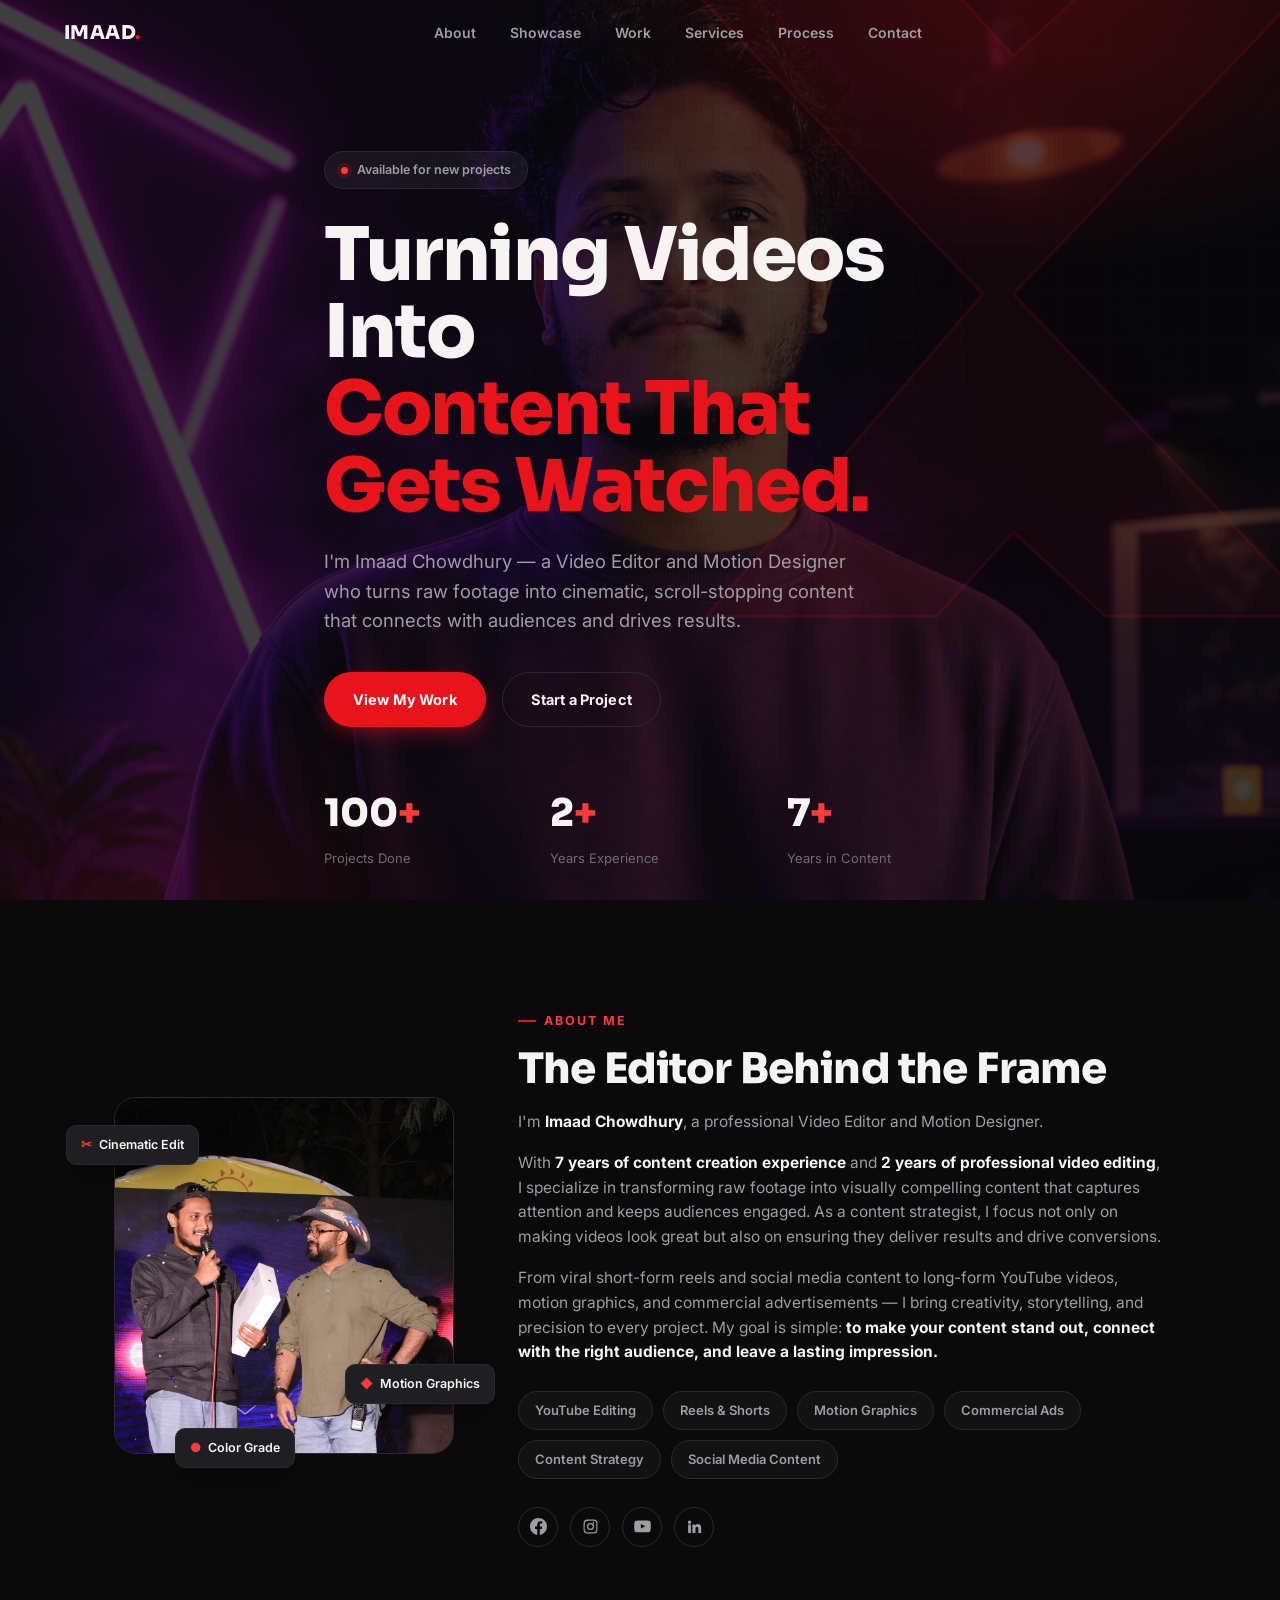
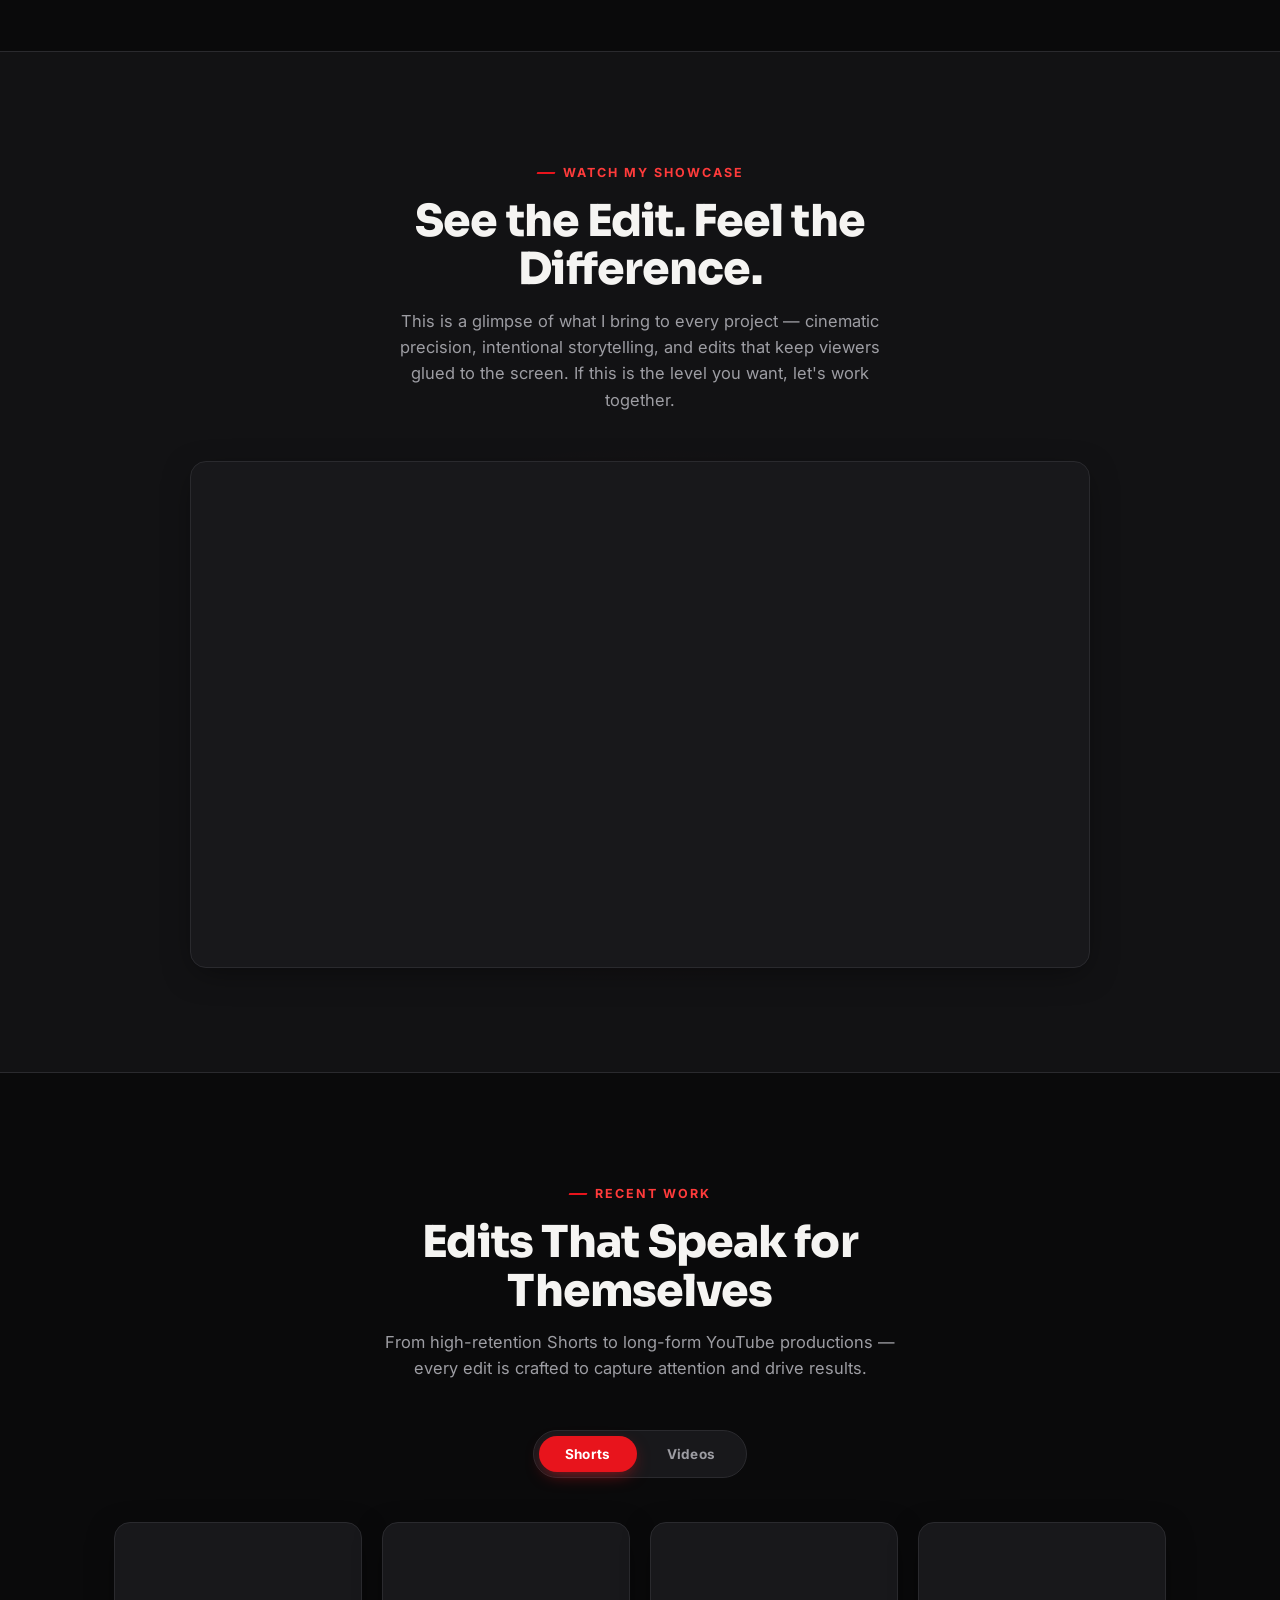
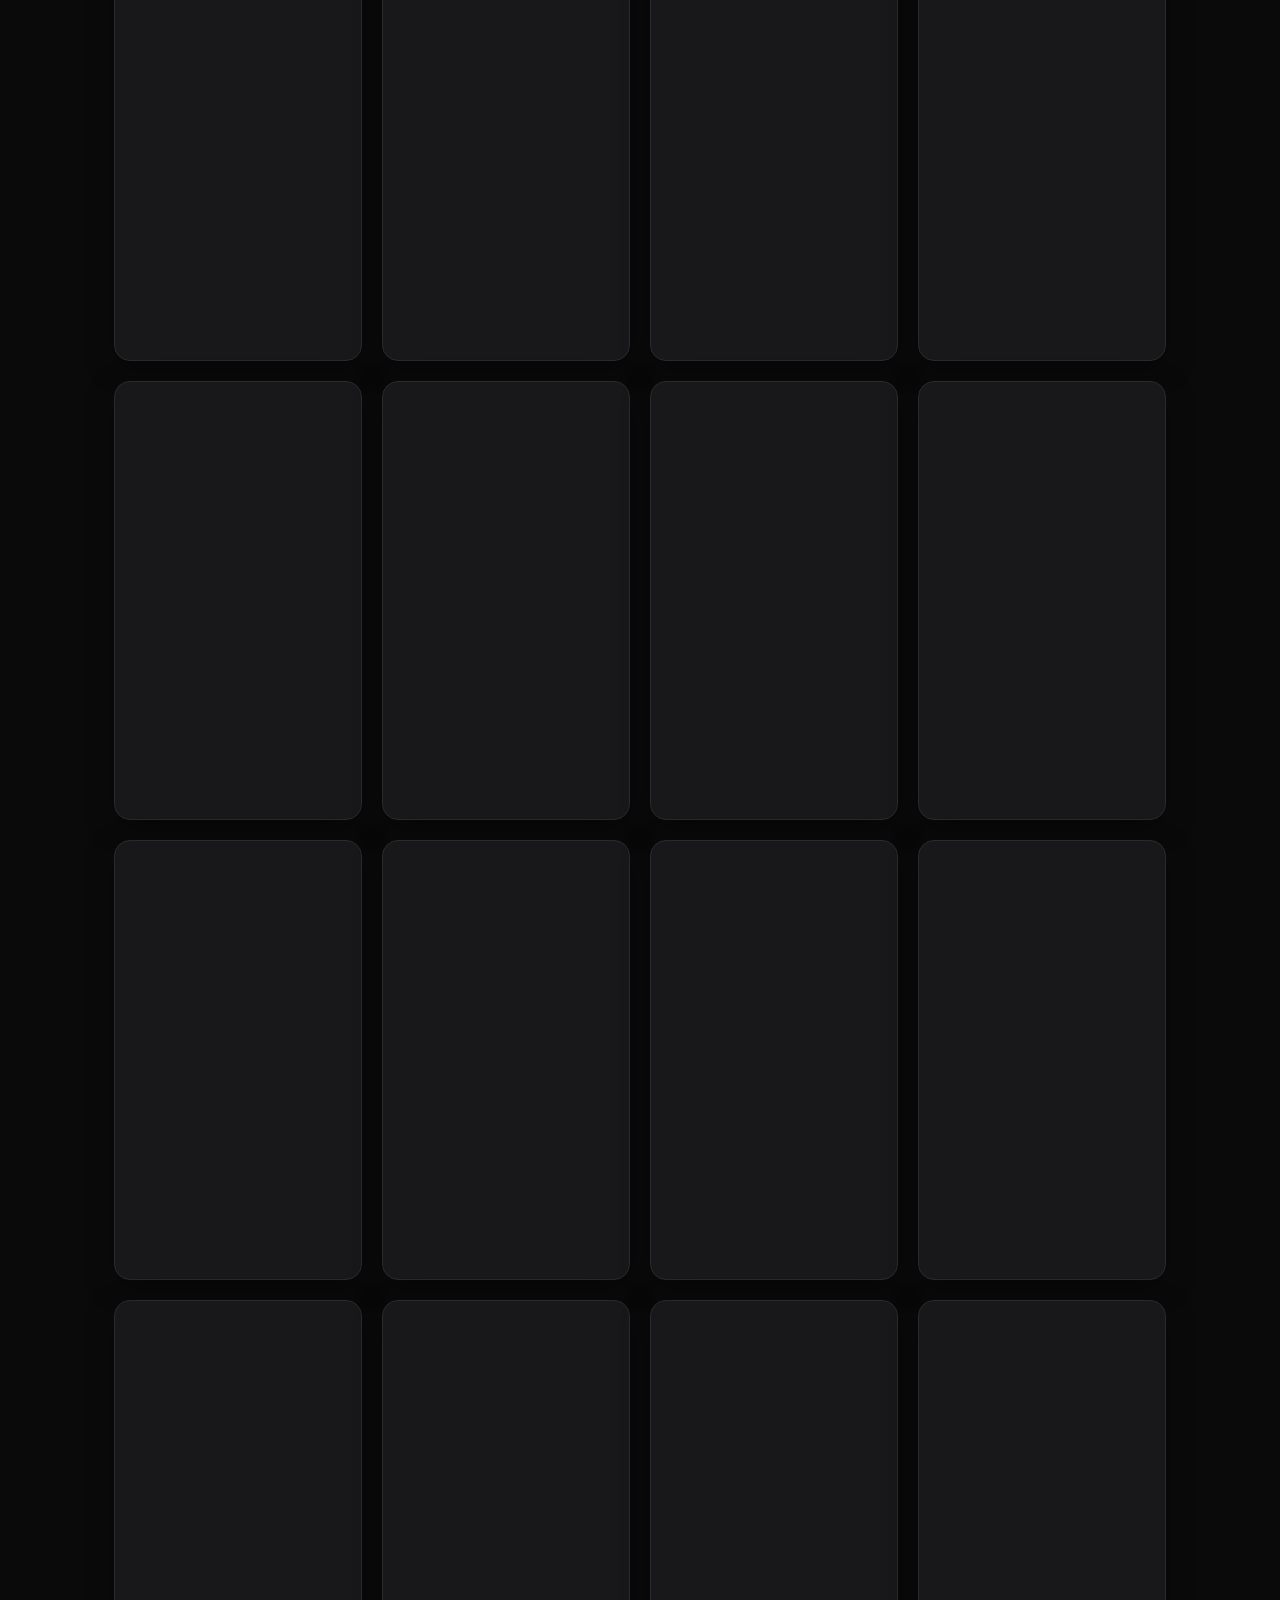
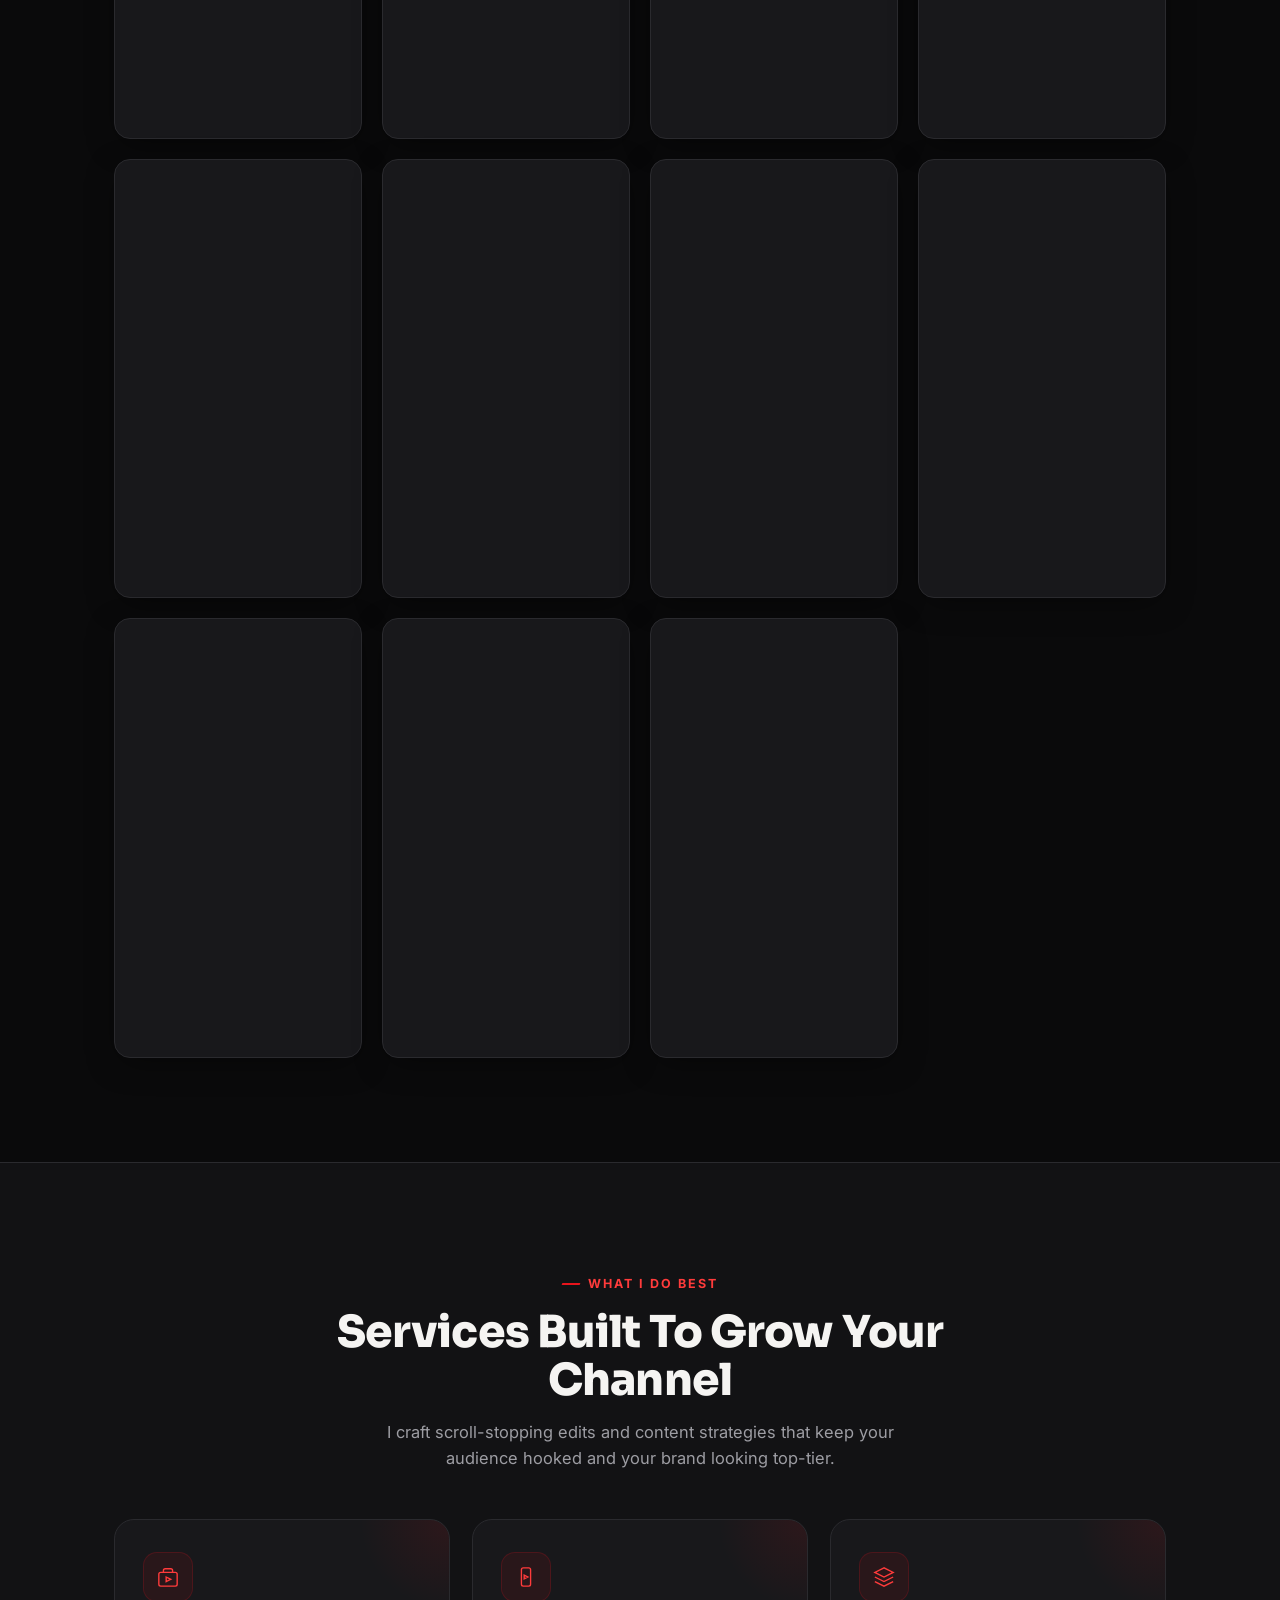
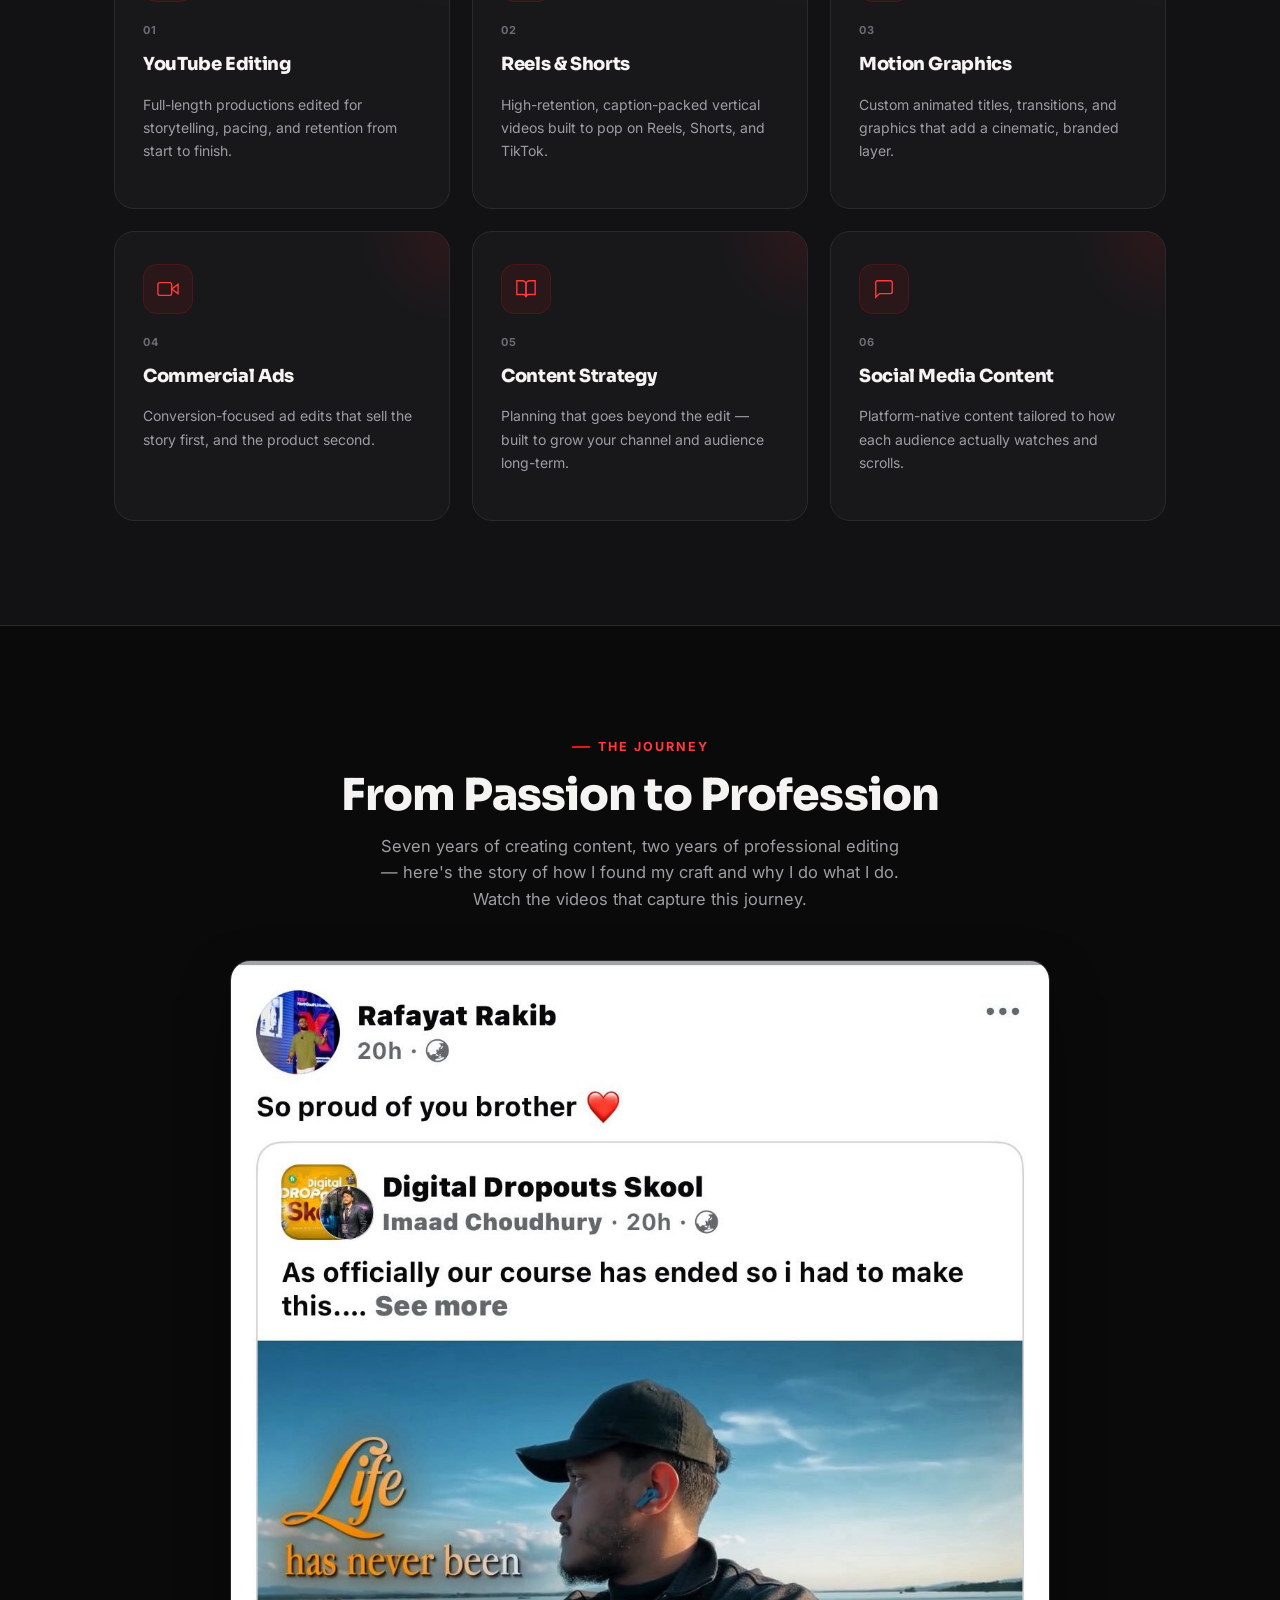
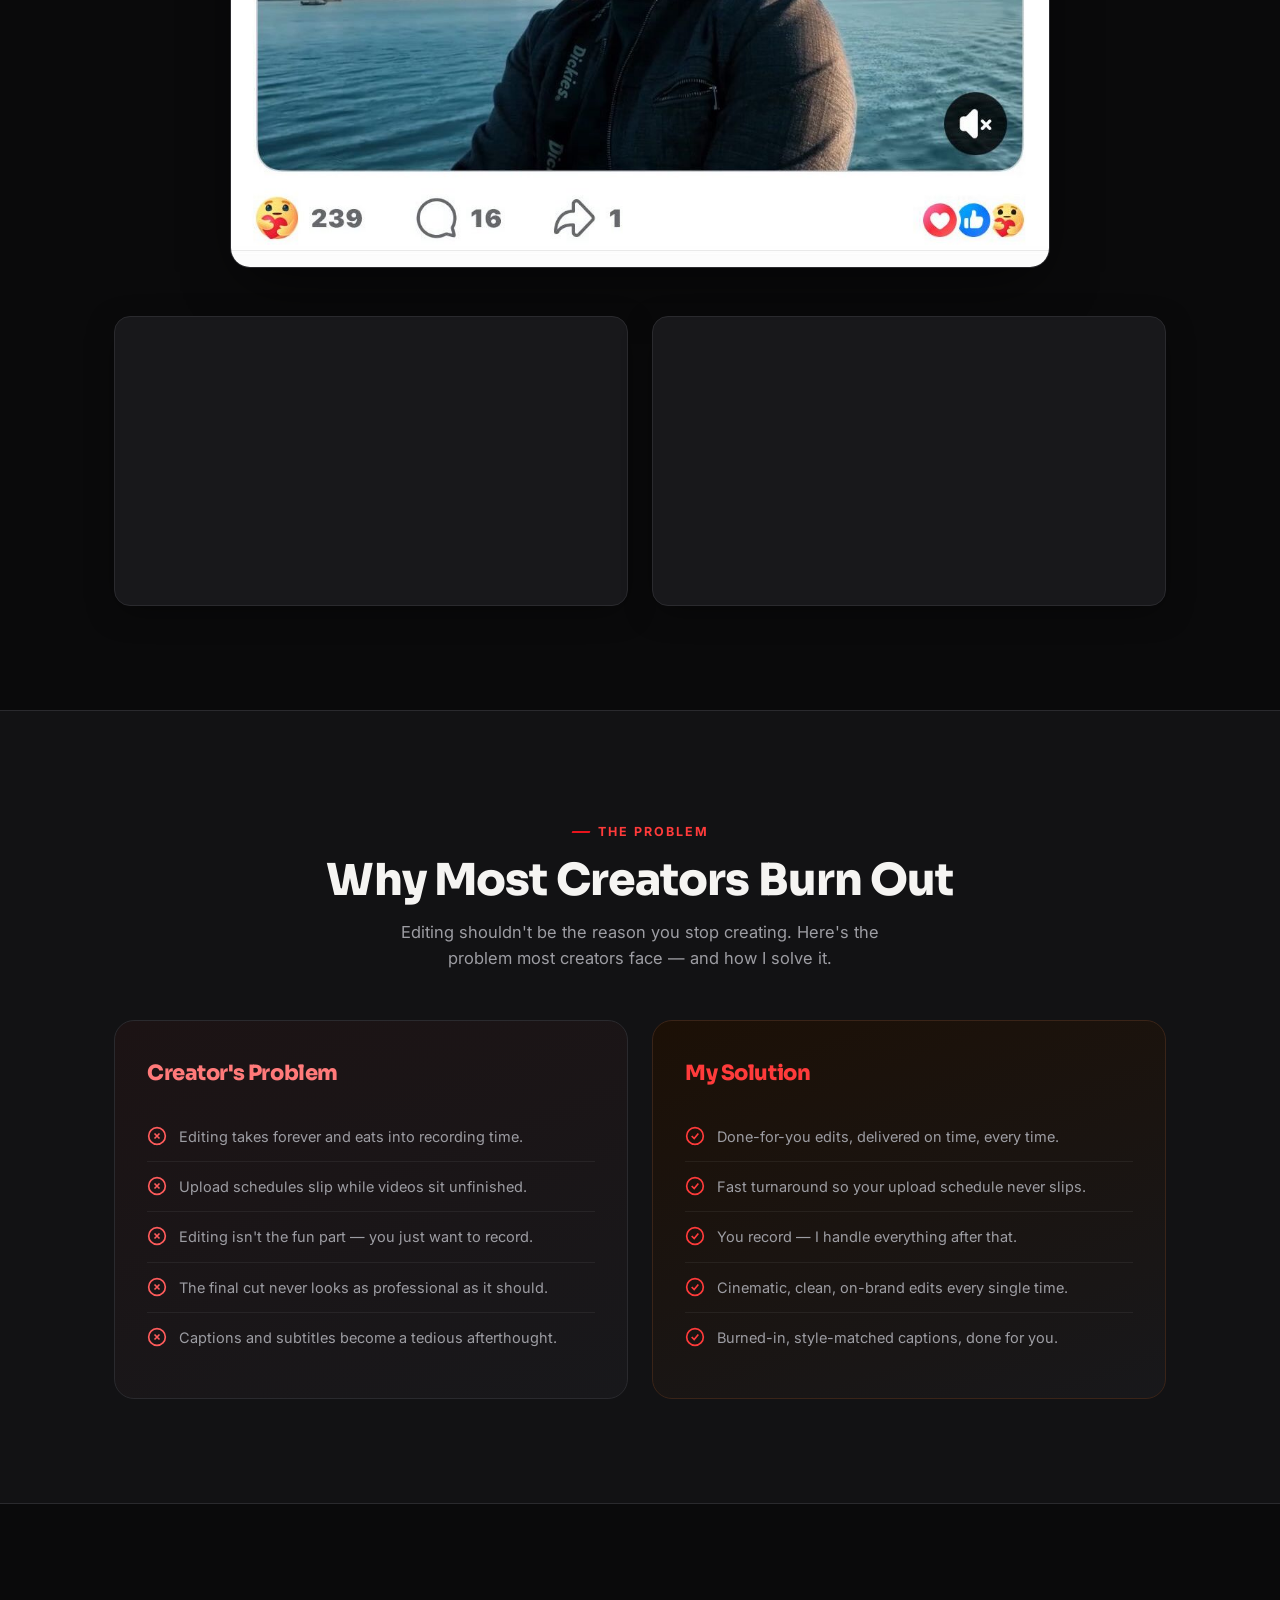
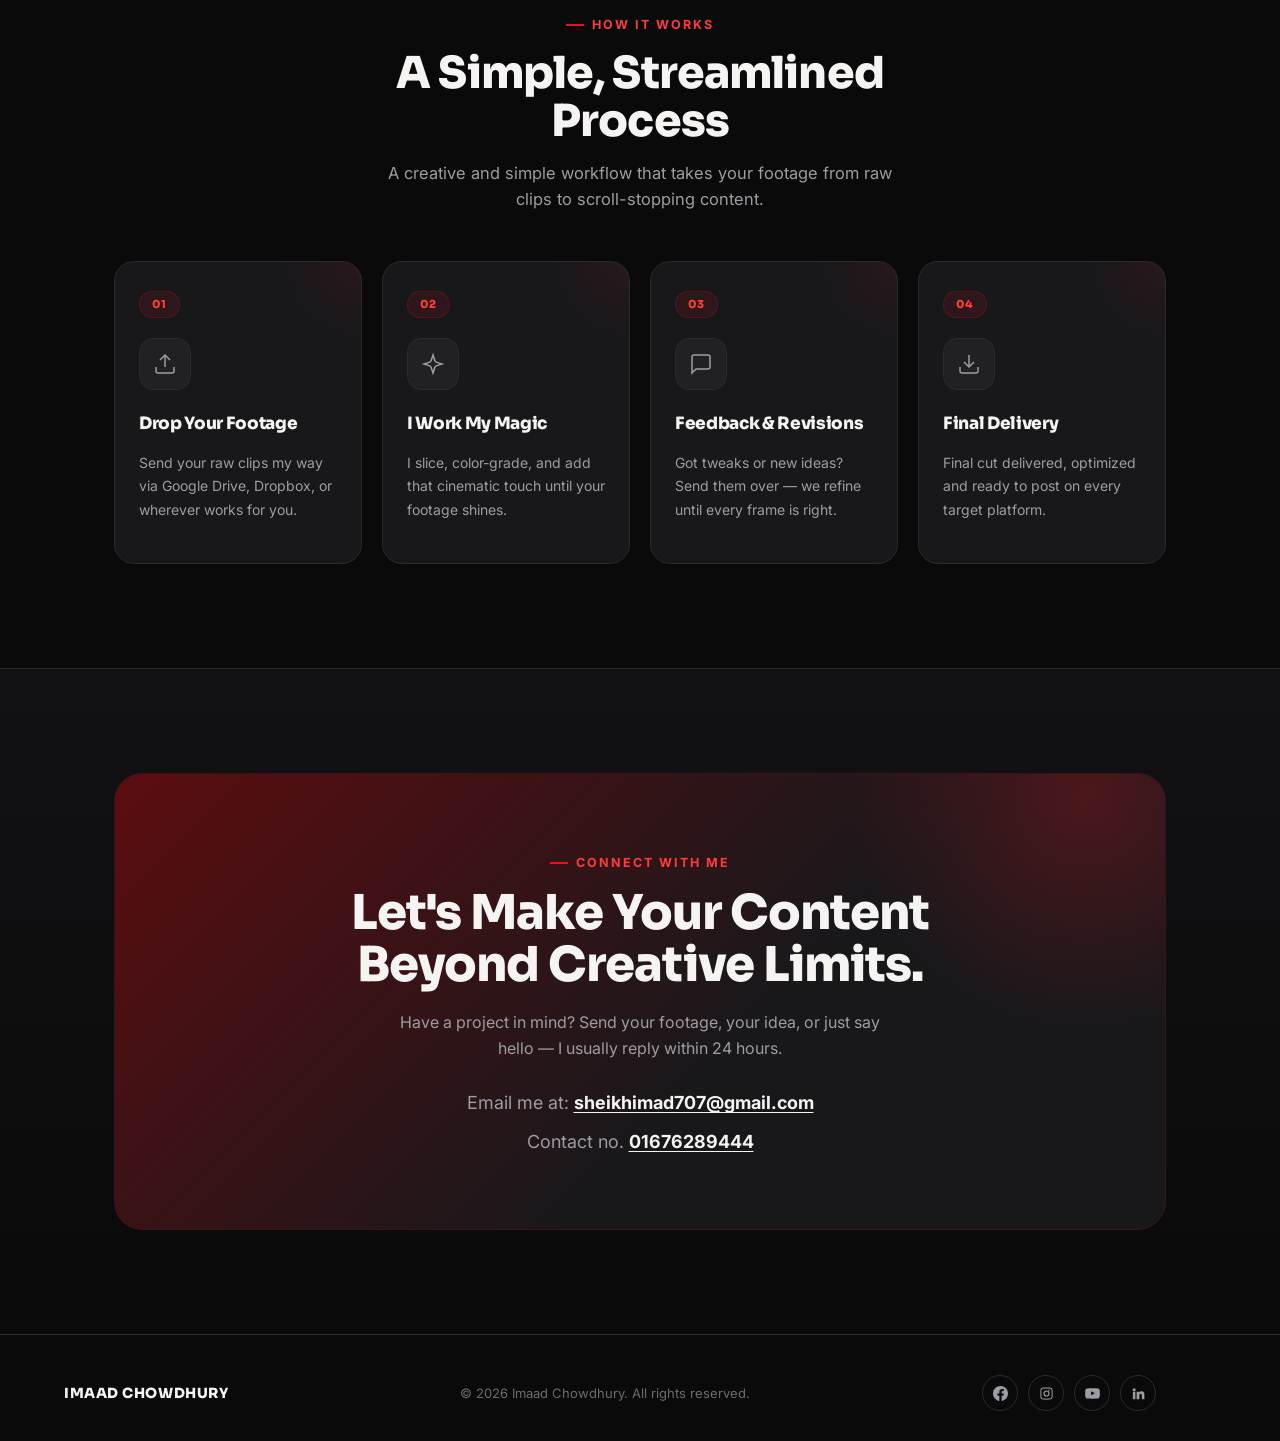
==== commit 64867920: "Update website" ====
--- a/index.html
+++ b/index.html
@@ -154,57 +154,117 @@
       <div class="shorts-grid">
         <div class="iframe-card short-card">
           <div class="iframe-container ratio-9-16">
-            <iframe src="https://www.youtube.com/embed/cR_i9zTeIQw" title="Short 1" frameborder="0" allow="accelerometer; autoplay; clipboard-write; encrypted-media; gyroscope; picture-in-picture; web-share" allowfullscreen loading="lazy"></iframe>
-          </div>
-        </div>
-        <div class="iframe-card short-card">
-          <div class="iframe-container ratio-9-16">
-            <iframe src="https://www.youtube.com/embed/uro-5DPKuio" title="Short 2" frameborder="0" allow="accelerometer; autoplay; clipboard-write; encrypted-media; gyroscope; picture-in-picture; web-share" allowfullscreen loading="lazy"></iframe>
-          </div>
-        </div>
-        <div class="iframe-card short-card">
-          <div class="iframe-container ratio-9-16">
-            <iframe src="https://www.youtube.com/embed/U4ZEMzd0TrQ" title="Short 3" frameborder="0" allow="accelerometer; autoplay; clipboard-write; encrypted-media; gyroscope; picture-in-picture; web-share" allowfullscreen loading="lazy"></iframe>
-          </div>
-        </div>
-        <div class="iframe-card short-card">
-          <div class="iframe-container ratio-9-16">
-            <iframe src="https://www.youtube.com/embed/kmpT495ATMk" title="Short 4" frameborder="0" allow="accelerometer; autoplay; clipboard-write; encrypted-media; gyroscope; picture-in-picture; web-share" allowfullscreen loading="lazy"></iframe>
-          </div>
-        </div>
-        <div class="iframe-card short-card">
-          <div class="iframe-container ratio-9-16">
-            <iframe src="https://www.youtube.com/embed/0X0gnHyehtI" title="Short 5" frameborder="0" allow="accelerometer; autoplay; clipboard-write; encrypted-media; gyroscope; picture-in-picture; web-share" allowfullscreen loading="lazy"></iframe>
-          </div>
-        </div>
-        <div class="iframe-card short-card">
-          <div class="iframe-container ratio-9-16">
-            <iframe src="https://www.youtube.com/embed/EVCNgwXdKeE" title="Short 6" frameborder="0" allow="accelerometer; autoplay; clipboard-write; encrypted-media; gyroscope; picture-in-picture; web-share" allowfullscreen loading="lazy"></iframe>
-          </div>
-        </div>
-        <div class="iframe-card short-card">
-          <div class="iframe-container ratio-9-16">
-            <iframe src="https://www.youtube.com/embed/HGJocHG5a6I" title="Short 7" frameborder="0" allow="accelerometer; autoplay; clipboard-write; encrypted-media; gyroscope; picture-in-picture; web-share" allowfullscreen loading="lazy"></iframe>
-          </div>
-        </div>
-        <div class="iframe-card short-card">
-          <div class="iframe-container ratio-9-16">
-            <iframe src="https://www.youtube.com/embed/nOJywHD1OJk" title="Short 8" frameborder="0" allow="accelerometer; autoplay; clipboard-write; encrypted-media; gyroscope; picture-in-picture; web-share" allowfullscreen loading="lazy"></iframe>
-          </div>
-        </div>
-        <div class="iframe-card short-card">
-          <div class="iframe-container ratio-9-16">
-            <iframe src="https://www.youtube.com/embed/xfTJQD6ECuU" title="Short 9" frameborder="0" allow="accelerometer; autoplay; clipboard-write; encrypted-media; gyroscope; picture-in-picture; web-share" allowfullscreen loading="lazy"></iframe>
-          </div>
-        </div>
-        <div class="iframe-card short-card">
-          <div class="iframe-container ratio-9-16">
-            <iframe src="https://www.youtube.com/embed/IbdXz-1tGnA" title="Short 10" frameborder="0" allow="accelerometer; autoplay; clipboard-write; encrypted-media; gyroscope; picture-in-picture; web-share" allowfullscreen loading="lazy"></iframe>
-          </div>
-        </div>
-        <div class="iframe-card short-card">
-          <div class="iframe-container ratio-9-16">
-            <iframe src="https://www.youtube.com/embed/vhhTcd9twsA" title="Short 11" frameborder="0" allow="accelerometer; autoplay; clipboard-write; encrypted-media; gyroscope; picture-in-picture; web-share" allowfullscreen loading="lazy"></iframe>
+            <iframe src="https://www.youtube.com/embed/MKglZIyKjCs" title="Short 1" frameborder="0" allow="accelerometer; autoplay; clipboard-write; encrypted-media; gyroscope; picture-in-picture; web-share" allowfullscreen loading="lazy"></iframe>
+          </div>
+        </div>
+        <div class="iframe-card short-card">
+          <div class="iframe-container ratio-9-16">
+            <iframe src="https://www.youtube.com/embed/EFLPF3rHTHk" title="Short 2" frameborder="0" allow="accelerometer; autoplay; clipboard-write; encrypted-media; gyroscope; picture-in-picture; web-share" allowfullscreen loading="lazy"></iframe>
+          </div>
+        </div>
+        <div class="iframe-card short-card">
+          <div class="iframe-container ratio-9-16">
+            <iframe src="https://www.youtube.com/embed/_vTxdvd6OuI" title="Short 3" frameborder="0" allow="accelerometer; autoplay; clipboard-write; encrypted-media; gyroscope; picture-in-picture; web-share" allowfullscreen loading="lazy"></iframe>
+          </div>
+        </div>
+        <div class="iframe-card short-card">
+          <div class="iframe-container ratio-9-16">
+            <iframe src="https://www.youtube.com/embed/obNhBu3lBcw" title="Short 4" frameborder="0" allow="accelerometer; autoplay; clipboard-write; encrypted-media; gyroscope; picture-in-picture; web-share" allowfullscreen loading="lazy"></iframe>
+          </div>
+        </div>
+        <div class="iframe-card short-card">
+          <div class="iframe-container ratio-9-16">
+            <iframe src="https://www.youtube.com/embed/UDlIhXW3DHI" title="Short 5" frameborder="0" allow="accelerometer; autoplay; clipboard-write; encrypted-media; gyroscope; picture-in-picture; web-share" allowfullscreen loading="lazy"></iframe>
+          </div>
+        </div>
+        <div class="iframe-card short-card">
+          <div class="iframe-container ratio-9-16">
+            <iframe src="https://www.youtube.com/embed/750QmClvQX0" title="Short 6" frameborder="0" allow="accelerometer; autoplay; clipboard-write; encrypted-media; gyroscope; picture-in-picture; web-share" allowfullscreen loading="lazy"></iframe>
+          </div>
+        </div>
+        <div class="iframe-card short-card">
+          <div class="iframe-container ratio-9-16">
+            <iframe src="https://www.youtube.com/embed/G-1ULDhU9o4" title="Short 7" frameborder="0" allow="accelerometer; autoplay; clipboard-write; encrypted-media; gyroscope; picture-in-picture; web-share" allowfullscreen loading="lazy"></iframe>
+          </div>
+        </div>
+        <div class="iframe-card short-card">
+          <div class="iframe-container ratio-9-16">
+            <iframe src="https://www.youtube.com/embed/AccHz2SYxSQ" title="Short 8" frameborder="0" allow="accelerometer; autoplay; clipboard-write; encrypted-media; gyroscope; picture-in-picture; web-share" allowfullscreen loading="lazy"></iframe>
+          </div>
+        </div>
+        <div class="iframe-card short-card">
+          <div class="iframe-container ratio-9-16">
+            <iframe src="https://www.youtube.com/embed/bPZvkzYd1_E" title="Short 9" frameborder="0" allow="accelerometer; autoplay; clipboard-write; encrypted-media; gyroscope; picture-in-picture; web-share" allowfullscreen loading="lazy"></iframe>
+          </div>
+        </div>
+        <div class="iframe-card short-card">
+          <div class="iframe-container ratio-9-16">
+            <iframe src="https://www.youtube.com/embed/IQqDSOp1xQA" title="Short 10" frameborder="0" allow="accelerometer; autoplay; clipboard-write; encrypted-media; gyroscope; picture-in-picture; web-share" allowfullscreen loading="lazy"></iframe>
+          </div>
+        </div>
+        <div class="iframe-card short-card">
+          <div class="iframe-container ratio-9-16">
+            <iframe src="https://www.youtube.com/embed/p4ZIjFjfnaE" title="Short 11" frameborder="0" allow="accelerometer; autoplay; clipboard-write; encrypted-media; gyroscope; picture-in-picture; web-share" allowfullscreen loading="lazy"></iframe>
+          </div>
+        </div>
+        <div class="iframe-card short-card">
+          <div class="iframe-container ratio-9-16">
+            <iframe src="https://www.youtube.com/embed/wWBYpCYB-S4" title="Short 12" frameborder="0" allow="accelerometer; autoplay; clipboard-write; encrypted-media; gyroscope; picture-in-picture; web-share" allowfullscreen loading="lazy"></iframe>
+          </div>
+        </div>
+        <div class="iframe-card short-card">
+          <div class="iframe-container ratio-9-16">
+            <iframe src="https://www.youtube.com/embed/cR_i9zTeIQw" title="Short 13" frameborder="0" allow="accelerometer; autoplay; clipboard-write; encrypted-media; gyroscope; picture-in-picture; web-share" allowfullscreen loading="lazy"></iframe>
+          </div>
+        </div>
+        <div class="iframe-card short-card">
+          <div class="iframe-container ratio-9-16">
+            <iframe src="https://www.youtube.com/embed/uro-5DPKuio" title="Short 14" frameborder="0" allow="accelerometer; autoplay; clipboard-write; encrypted-media; gyroscope; picture-in-picture; web-share" allowfullscreen loading="lazy"></iframe>
+          </div>
+        </div>
+        <div class="iframe-card short-card">
+          <div class="iframe-container ratio-9-16">
+            <iframe src="https://www.youtube.com/embed/U4ZEMzd0TrQ" title="Short 15" frameborder="0" allow="accelerometer; autoplay; clipboard-write; encrypted-media; gyroscope; picture-in-picture; web-share" allowfullscreen loading="lazy"></iframe>
+          </div>
+        </div>
+        <div class="iframe-card short-card">
+          <div class="iframe-container ratio-9-16">
+            <iframe src="https://www.youtube.com/embed/kmpT495ATMk" title="Short 16" frameborder="0" allow="accelerometer; autoplay; clipboard-write; encrypted-media; gyroscope; picture-in-picture; web-share" allowfullscreen loading="lazy"></iframe>
+          </div>
+        </div>
+        <div class="iframe-card short-card">
+          <div class="iframe-container ratio-9-16">
+            <iframe src="https://www.youtube.com/embed/0X0gnHyehtI" title="Short 17" frameborder="0" allow="accelerometer; autoplay; clipboard-write; encrypted-media; gyroscope; picture-in-picture; web-share" allowfullscreen loading="lazy"></iframe>
+          </div>
+        </div>
+        <div class="iframe-card short-card">
+          <div class="iframe-container ratio-9-16">
+            <iframe src="https://www.youtube.com/embed/EVCNgwXdKeE" title="Short 18" frameborder="0" allow="accelerometer; autoplay; clipboard-write; encrypted-media; gyroscope; picture-in-picture; web-share" allowfullscreen loading="lazy"></iframe>
+          </div>
+        </div>
+        <div class="iframe-card short-card">
+          <div class="iframe-container ratio-9-16">
+            <iframe src="https://www.youtube.com/embed/HGJocHG5a6I" title="Short 19" frameborder="0" allow="accelerometer; autoplay; clipboard-write; encrypted-media; gyroscope; picture-in-picture; web-share" allowfullscreen loading="lazy"></iframe>
+          </div>
+        </div>
+        <div class="iframe-card short-card">
+          <div class="iframe-container ratio-9-16">
+            <iframe src="https://www.youtube.com/embed/nOJywHD1OJk" title="Short 20" frameborder="0" allow="accelerometer; autoplay; clipboard-write; encrypted-media; gyroscope; picture-in-picture; web-share" allowfullscreen loading="lazy"></iframe>
+          </div>
+        </div>
+        <div class="iframe-card short-card">
+          <div class="iframe-container ratio-9-16">
+            <iframe src="https://www.youtube.com/embed/xfTJQD6ECuU" title="Short 21" frameborder="0" allow="accelerometer; autoplay; clipboard-write; encrypted-media; gyroscope; picture-in-picture; web-share" allowfullscreen loading="lazy"></iframe>
+          </div>
+        </div>
+        <div class="iframe-card short-card">
+          <div class="iframe-container ratio-9-16">
+            <iframe src="https://www.youtube.com/embed/IbdXz-1tGnA" title="Short 22" frameborder="0" allow="accelerometer; autoplay; clipboard-write; encrypted-media; gyroscope; picture-in-picture; web-share" allowfullscreen loading="lazy"></iframe>
+          </div>
+        </div>
+        <div class="iframe-card short-card">
+          <div class="iframe-container ratio-9-16">
+            <iframe src="https://www.youtube.com/embed/vhhTcd9twsA" title="Short 23" frameborder="0" allow="accelerometer; autoplay; clipboard-write; encrypted-media; gyroscope; picture-in-picture; web-share" allowfullscreen loading="lazy"></iframe>
           </div>
         </div>
       </div>
@@ -214,17 +274,22 @@
       <div class="videos-grid">
         <div class="iframe-card">
           <div class="iframe-container ratio-16-9">
-            <iframe src="https://www.youtube.com/embed/Se8TybKfEj0" title="Video 1" frameborder="0" allow="accelerometer; autoplay; clipboard-write; encrypted-media; gyroscope; picture-in-picture; web-share" allowfullscreen loading="lazy"></iframe>
+            <iframe src="https://www.youtube.com/embed/YHXkk4bOt3w" title="Video 1" frameborder="0" allow="accelerometer; autoplay; clipboard-write; encrypted-media; gyroscope; picture-in-picture; web-share" allowfullscreen loading="lazy"></iframe>
           </div>
         </div>
         <div class="iframe-card">
           <div class="iframe-container ratio-16-9">
-            <iframe src="https://www.youtube.com/embed/kw0ST6agdW4" title="Video 2" frameborder="0" allow="accelerometer; autoplay; clipboard-write; encrypted-media; gyroscope; picture-in-picture; web-share" allowfullscreen loading="lazy"></iframe>
+            <iframe src="https://www.youtube.com/embed/Se8TybKfEj0" title="Video 2" frameborder="0" allow="accelerometer; autoplay; clipboard-write; encrypted-media; gyroscope; picture-in-picture; web-share" allowfullscreen loading="lazy"></iframe>
           </div>
         </div>
         <div class="iframe-card">
           <div class="iframe-container ratio-16-9">
-            <iframe src="https://www.youtube.com/embed/S71rRnqbXVI" title="Video 3" frameborder="0" allow="accelerometer; autoplay; clipboard-write; encrypted-media; gyroscope; picture-in-picture; web-share" allowfullscreen loading="lazy"></iframe>
+            <iframe src="https://www.youtube.com/embed/kw0ST6agdW4" title="Video 3" frameborder="0" allow="accelerometer; autoplay; clipboard-write; encrypted-media; gyroscope; picture-in-picture; web-share" allowfullscreen loading="lazy"></iframe>
+          </div>
+        </div>
+        <div class="iframe-card">
+          <div class="iframe-container ratio-16-9">
+            <iframe src="https://www.youtube.com/embed/S71rRnqbXVI" title="Video 4" frameborder="0" allow="accelerometer; autoplay; clipboard-write; encrypted-media; gyroscope; picture-in-picture; web-share" allowfullscreen loading="lazy"></iframe>
           </div>
         </div>
       </div>
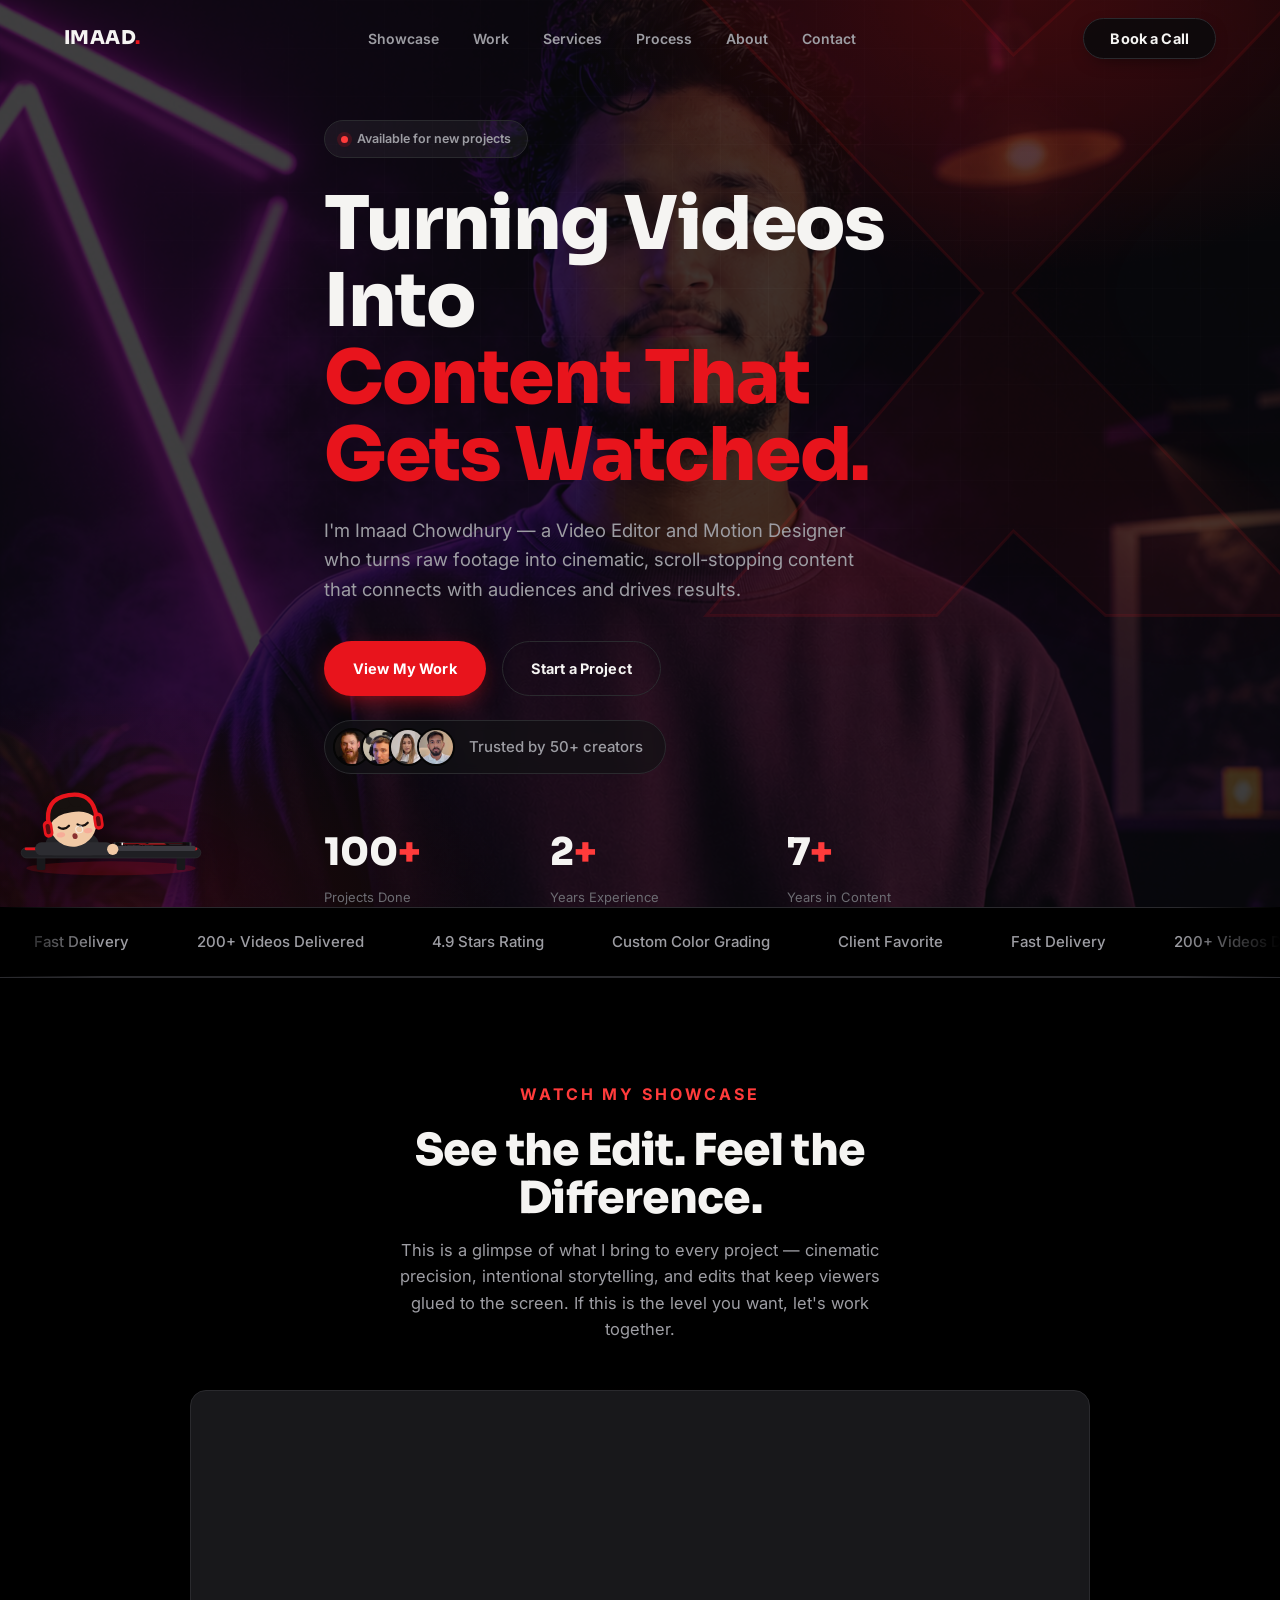
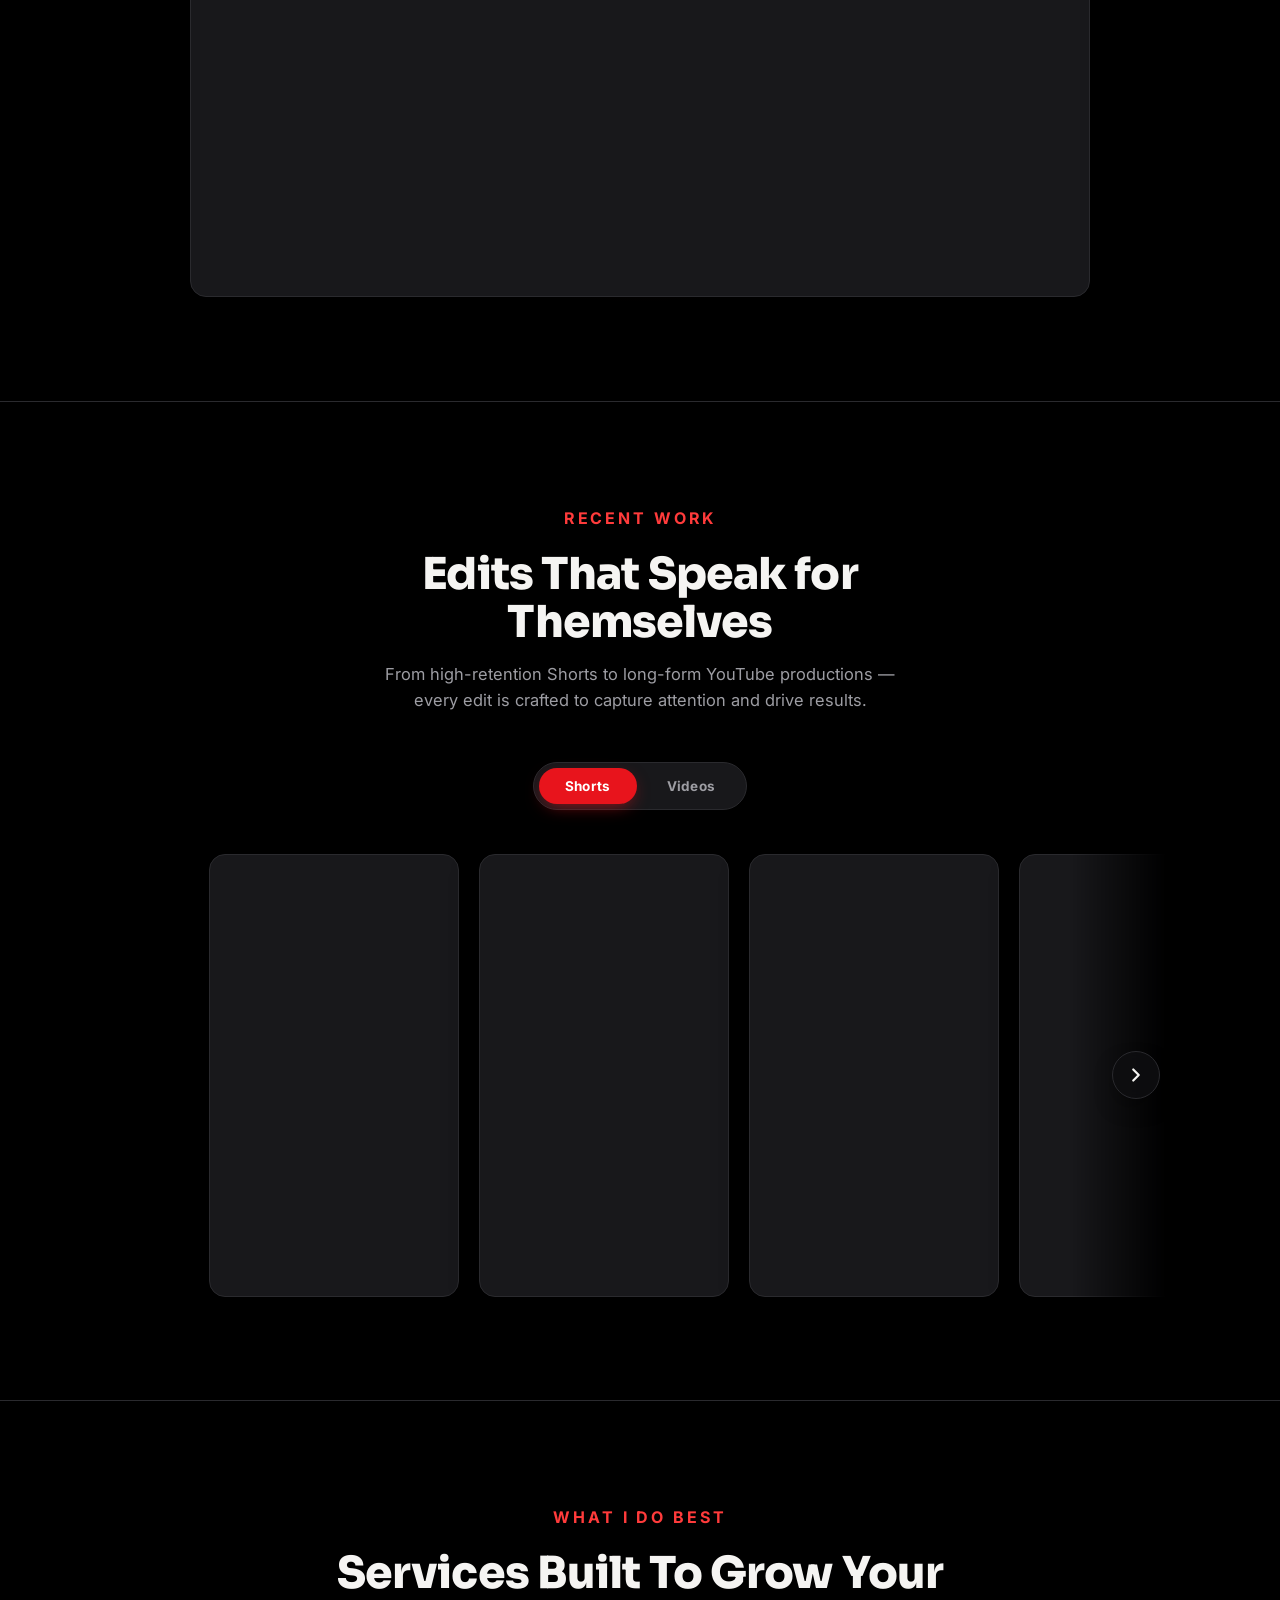
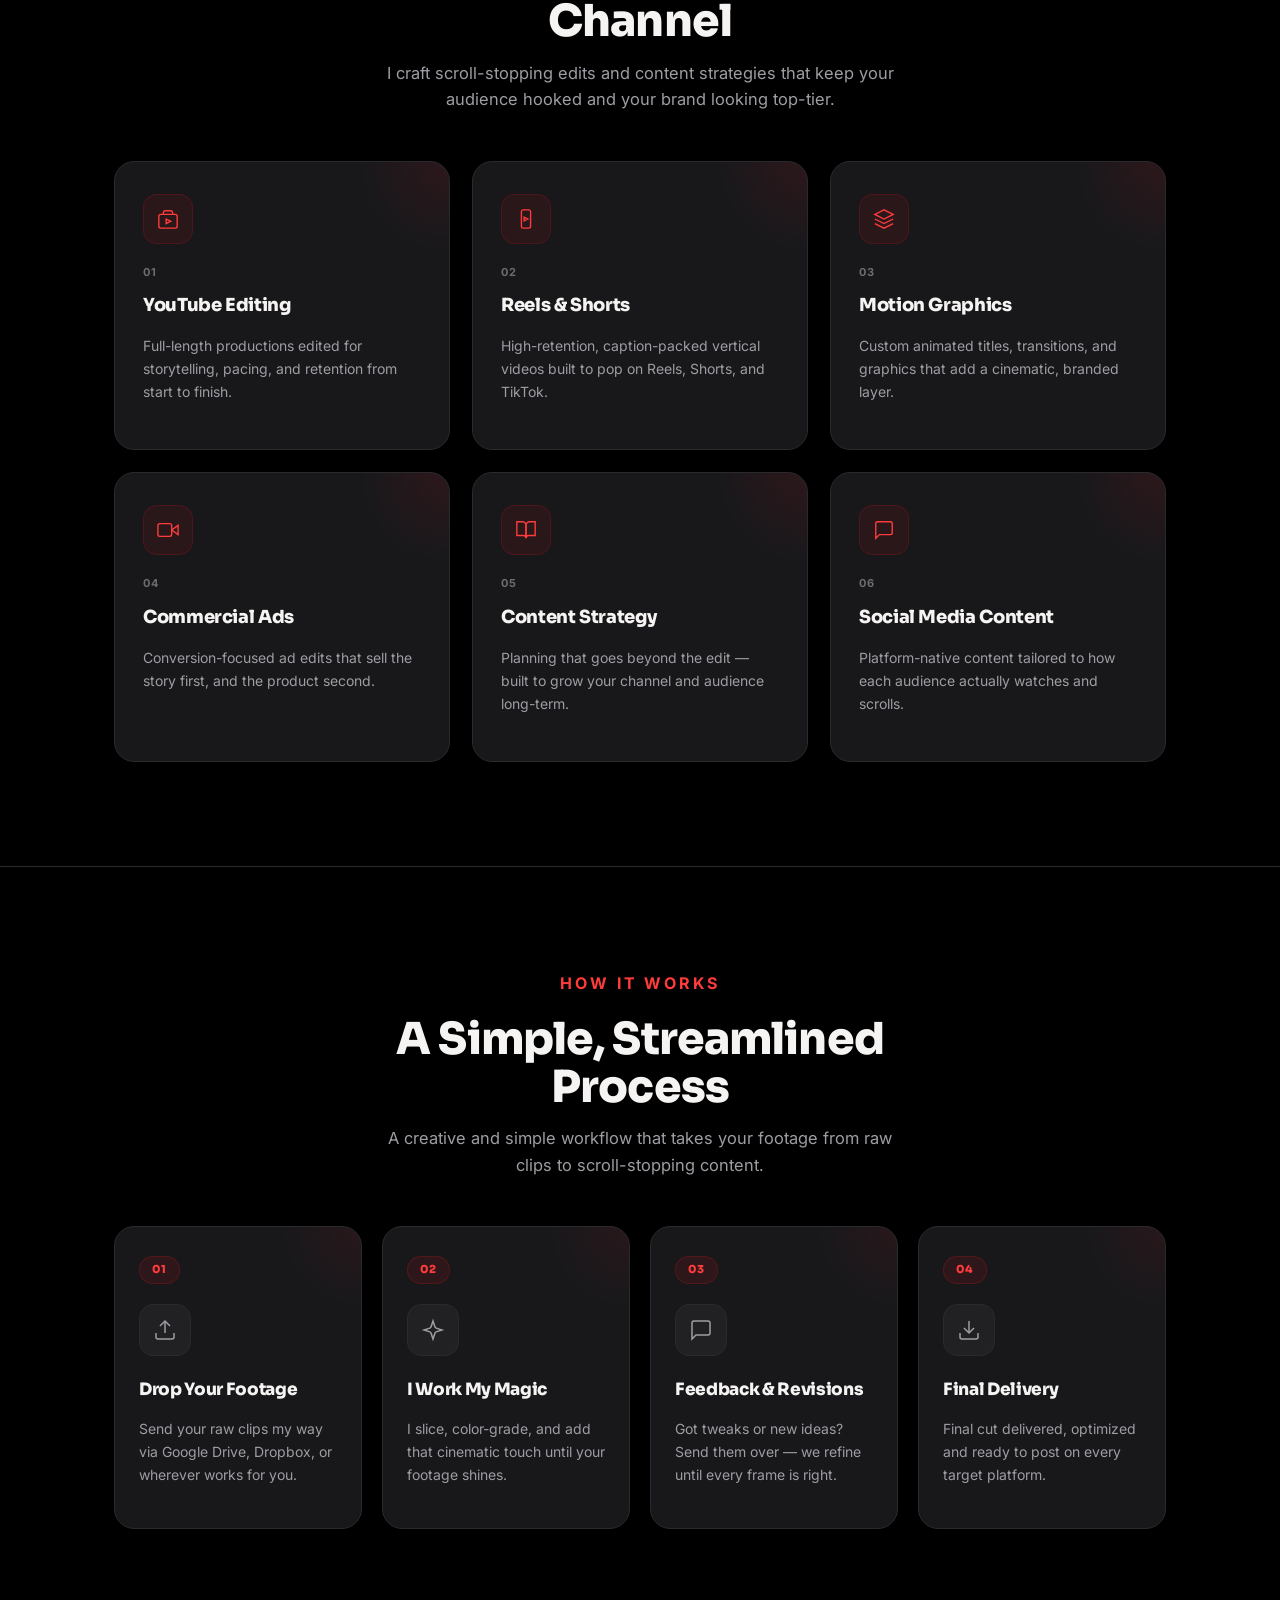
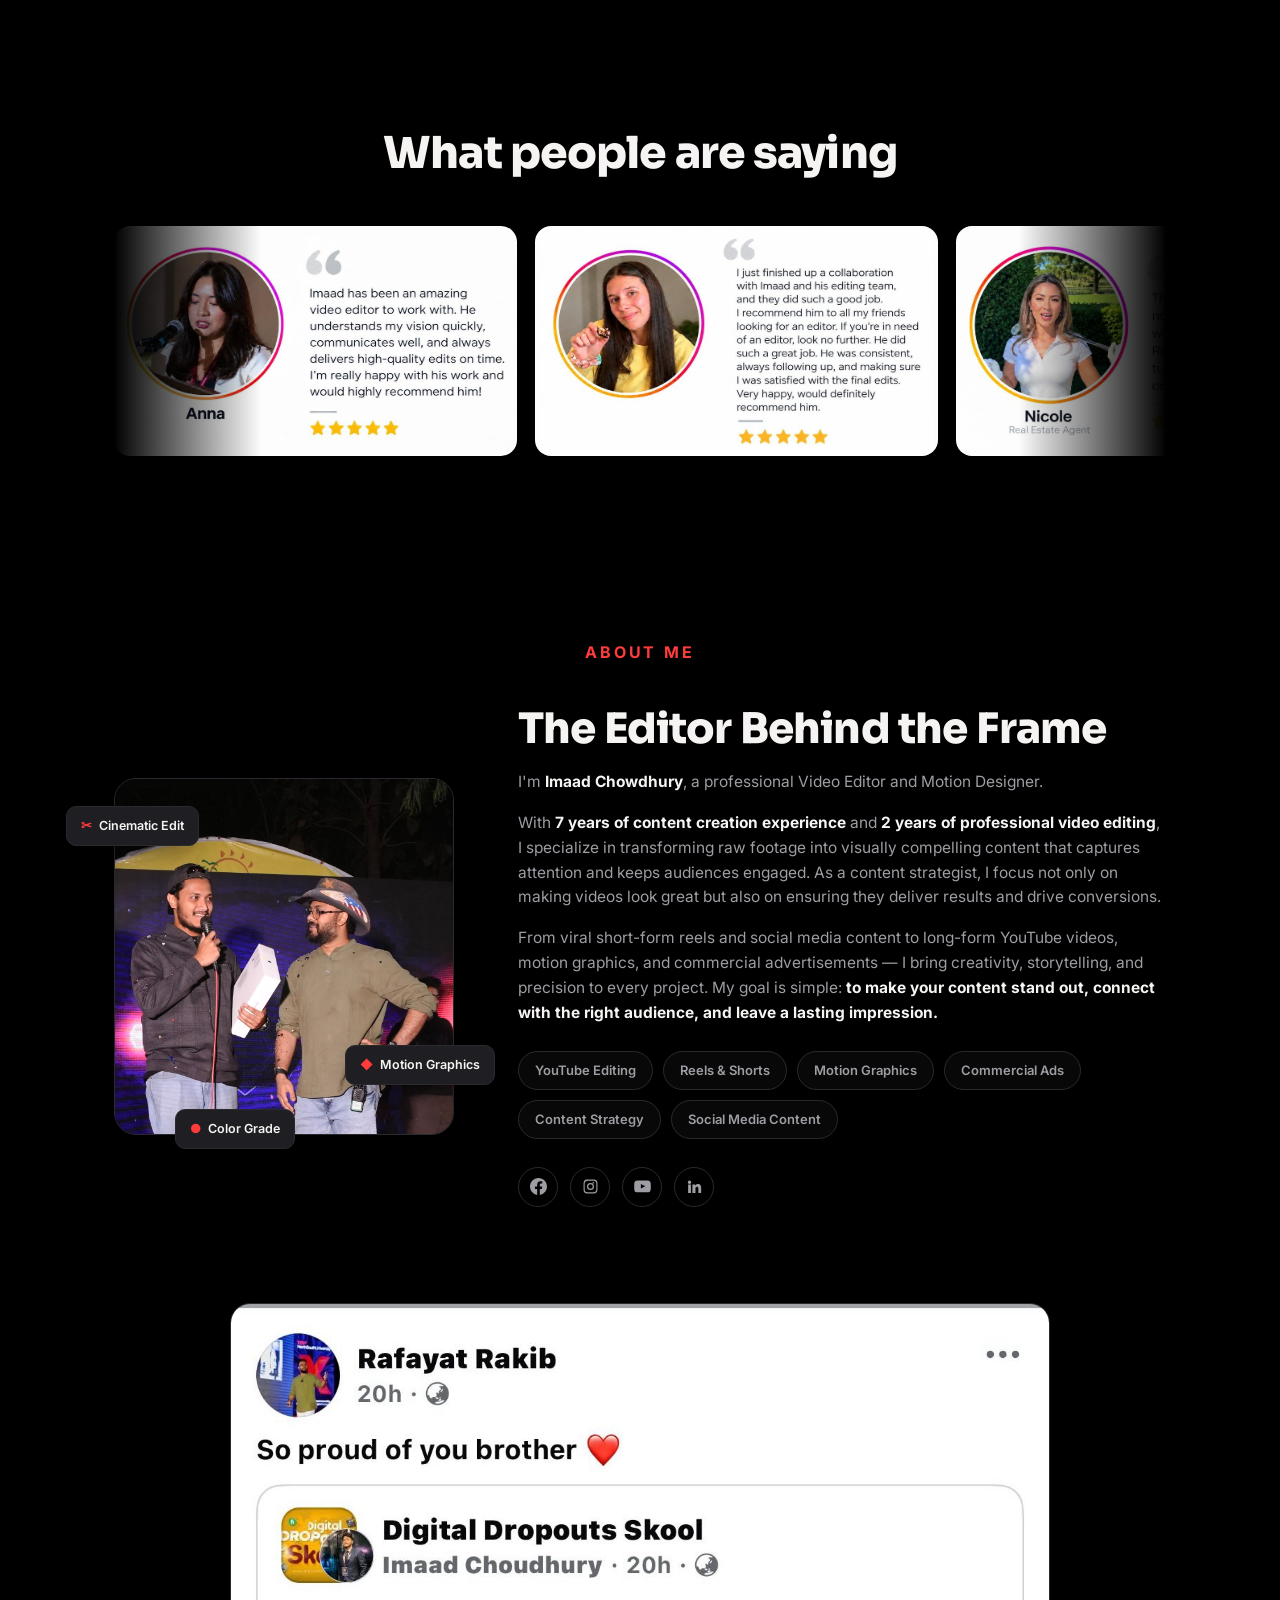
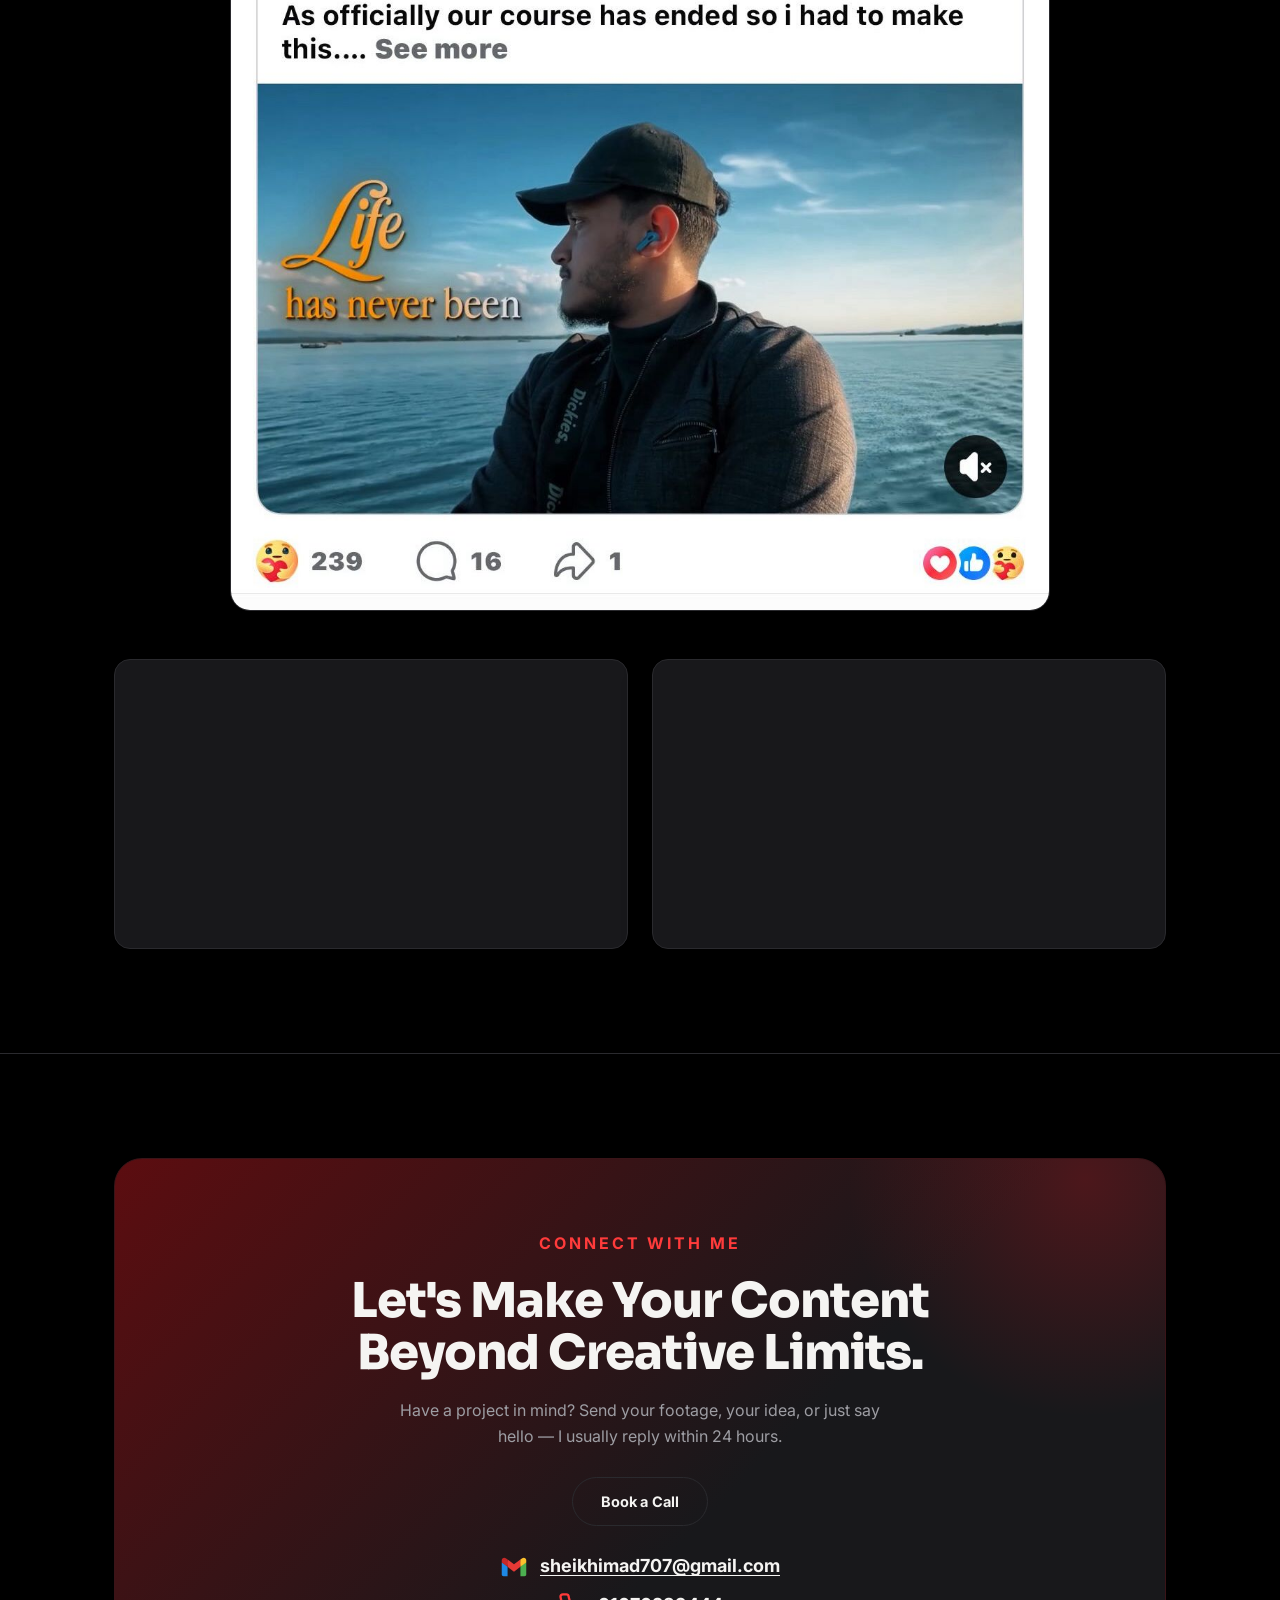
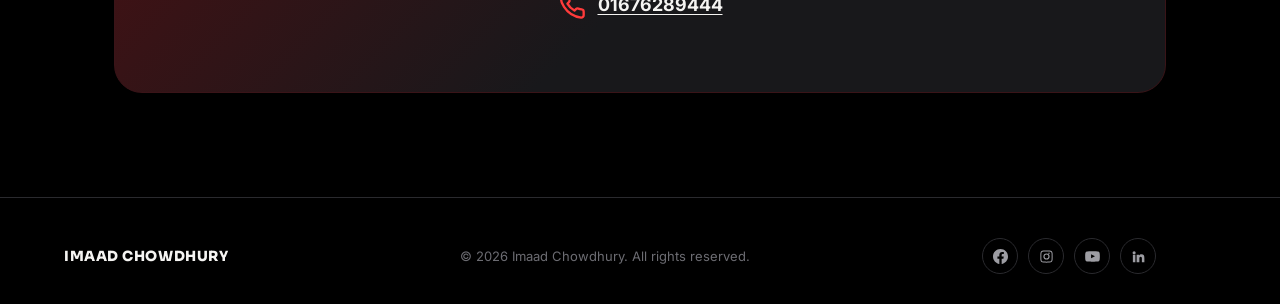
==== commit 87b9854d: "Update website" ====
--- a/index.html
+++ b/index.html
@@ -18,26 +18,27 @@
     <span>IMAAD<em>.</em></span>
   </a>
   <ul class="nav-links">
-    <li><a href="#about">About</a></li>
     <li><a href="#gig">Showcase</a></li>
     <li><a href="#work">Work</a></li>
     <li><a href="#services">Services</a></li>
     <li><a href="#process">Process</a></li>
+    <li><a href="#about">About</a></li>
     <li><a href="#contact">Contact</a></li>
   </ul>
   <div class="nav-cta">
+    <button type="button" class="btn btn-ghost nav-book" data-book-call>Book a Call</button>
     <button class="burger" id="burger" aria-label="Open menu"><span></span><span></span><span></span></button>
   </div>
 </nav>
 
 <div class="mobile-menu" id="mobileMenu">
-  <a href="#about">About</a>
   <a href="#gig">Showcase</a>
   <a href="#work">Work</a>
   <a href="#services">Services</a>
   <a href="#process">Process</a>
+  <a href="#about">About</a>
   <a href="#contact">Contact</a>
-  <a href="#contact" class="btn btn-primary">Start a Project</a>
+  <button type="button" class="btn btn-primary" data-book-call>Book a Call</button>
 </div>
 
 <!-- ============ HERO ============ -->
@@ -55,6 +56,15 @@
       <a href="#work" class="btn btn-primary">View My Work</a>
       <a href="#contact" class="btn btn-ghost">Start a Project</a>
     </div>
+    <div class="trust-pill reveal in">
+      <div class="trust-avatars">
+        <img src="assets/creator1.jpg" alt="Creator" loading="lazy">
+        <img src="assets/creator2.jpg" alt="Creator" loading="lazy">
+        <img src="assets/creator3.jpg" alt="Creator" loading="lazy">
+        <img src="assets/creator4.jpg" alt="Creator" loading="lazy">
+      </div>
+      <span class="trust-text">Trusted by 50+ creators</span>
+    </div>
     <div class="hero-stats reveal in">
       <div>
         <div class="stat-num">100<span>+</span></div>
@@ -72,8 +82,368 @@
   </div>
 </header>
 
-<!-- ============ ABOUT ============ -->
+<!-- ============ MARQUEE STRIP ============ -->
+<div class="marquee" aria-label="Highlights">
+  <div class="marquee-track">
+    <div class="marquee-group"><span class="marquee-item">Fast Delivery</span><span class="marquee-item">200+ Videos Delivered</span><span class="marquee-item">4.9 Stars Rating</span><span class="marquee-item">Custom Color Grading</span><span class="marquee-item">Client Favorite</span><span class="marquee-item">Fast Delivery</span><span class="marquee-item">200+ Videos Delivered</span><span class="marquee-item">4.9 Stars Rating</span><span class="marquee-item">Custom Color Grading</span><span class="marquee-item">Client Favorite</span></div>
+    <div class="marquee-group" aria-hidden="true"><span class="marquee-item">Fast Delivery</span><span class="marquee-item">200+ Videos Delivered</span><span class="marquee-item">4.9 Stars Rating</span><span class="marquee-item">Custom Color Grading</span><span class="marquee-item">Client Favorite</span><span class="marquee-item">Fast Delivery</span><span class="marquee-item">200+ Videos Delivered</span><span class="marquee-item">4.9 Stars Rating</span><span class="marquee-item">Custom Color Grading</span><span class="marquee-item">Client Favorite</span></div>
+  </div>
+</div>
+
+
+<!-- ============ GIG VIDEO ============ -->
+<section class="gig-video" id="gig">
+  <div class="container">
+    <div class="section-head center reveal">
+      <div class="eyebrow" style="justify-content:center;">Watch My Showcase</div>
+      <h2>See the Edit. Feel the Difference.</h2>
+      <p style="margin-left:auto;margin-right:auto;">This is a glimpse of what I bring to every project — cinematic precision, intentional storytelling, and edits that keep viewers glued to the screen. If this is the level you want, let's work together.</p>
+    </div>
+    <div class="gig-iframe-wrap reveal">
+      <div class="iframe-glow"></div>
+      <div class="iframe-card">
+        <div class="iframe-container ratio-16-9">
+          <iframe src="https://www.youtube.com/embed/Ley6r-Gzqzw" title="Imaad Chowdhury — Video Editing Showcase" frameborder="0" allow="accelerometer; autoplay; clipboard-write; encrypted-media; gyroscope; picture-in-picture; web-share" allowfullscreen loading="lazy"></iframe>
+        </div>
+      </div>
+    </div>
+  </div>
+</section>
+
+<!-- ============ RECENT WORK ============ -->
+<section class="work-section" id="work">
+  <div class="container">
+    <div class="section-head center reveal">
+      <div class="eyebrow" style="justify-content:center;">Recent Work</div>
+      <h2>Edits That Speak for Themselves</h2>
+      <p style="margin-left:auto;margin-right:auto;">From high-retention Shorts to long-form YouTube productions — every edit is crafted to capture attention and drive results.</p>
+    </div>
+
+    <div class="toggle-row reveal">
+      <div class="toggle">
+        <button class="tgl-btn active" data-target="shorts">Shorts</button>
+        <button class="tgl-btn" data-target="videos">Videos</button>
+      </div>
+    </div>
+
+    <div class="video-panel active" id="panel-shorts">
+      <div class="shorts-scroller" id="shortsScroller">
+      <button type="button" class="scroll-arrow left" data-dir="-1" aria-label="Scroll shorts left"><svg viewBox="0 0 24 24" fill="none" stroke="currentColor" stroke-width="2.4" stroke-linecap="round" stroke-linejoin="round" aria-hidden="true"><polyline points="15 18 9 12 15 6"/></svg></button>
+      <div class="shorts-grid" id="shortsGrid">
+        <div class="iframe-card short-card">
+          <div class="iframe-container ratio-9-16">
+            <iframe src="https://www.youtube.com/embed/MKglZIyKjCs" title="Short 1" frameborder="0" allow="accelerometer; autoplay; clipboard-write; encrypted-media; gyroscope; picture-in-picture; web-share" allowfullscreen loading="lazy"></iframe>
+          </div>
+        </div>
+        <div class="iframe-card short-card">
+          <div class="iframe-container ratio-9-16">
+            <iframe src="https://www.youtube.com/embed/EFLPF3rHTHk" title="Short 2" frameborder="0" allow="accelerometer; autoplay; clipboard-write; encrypted-media; gyroscope; picture-in-picture; web-share" allowfullscreen loading="lazy"></iframe>
+          </div>
+        </div>
+        <div class="iframe-card short-card">
+          <div class="iframe-container ratio-9-16">
+            <iframe src="https://www.youtube.com/embed/_vTxdvd6OuI" title="Short 3" frameborder="0" allow="accelerometer; autoplay; clipboard-write; encrypted-media; gyroscope; picture-in-picture; web-share" allowfullscreen loading="lazy"></iframe>
+          </div>
+        </div>
+        <div class="iframe-card short-card">
+          <div class="iframe-container ratio-9-16">
+            <iframe src="https://www.youtube.com/embed/obNhBu3lBcw" title="Short 4" frameborder="0" allow="accelerometer; autoplay; clipboard-write; encrypted-media; gyroscope; picture-in-picture; web-share" allowfullscreen loading="lazy"></iframe>
+          </div>
+        </div>
+        <div class="iframe-card short-card">
+          <div class="iframe-container ratio-9-16">
+            <iframe src="https://www.youtube.com/embed/UDlIhXW3DHI" title="Short 5" frameborder="0" allow="accelerometer; autoplay; clipboard-write; encrypted-media; gyroscope; picture-in-picture; web-share" allowfullscreen loading="lazy"></iframe>
+          </div>
+        </div>
+        <div class="iframe-card short-card">
+          <div class="iframe-container ratio-9-16">
+            <iframe src="https://www.youtube.com/embed/750QmClvQX0" title="Short 6" frameborder="0" allow="accelerometer; autoplay; clipboard-write; encrypted-media; gyroscope; picture-in-picture; web-share" allowfullscreen loading="lazy"></iframe>
+          </div>
+        </div>
+        <div class="iframe-card short-card">
+          <div class="iframe-container ratio-9-16">
+            <iframe src="https://www.youtube.com/embed/G-1ULDhU9o4" title="Short 7" frameborder="0" allow="accelerometer; autoplay; clipboard-write; encrypted-media; gyroscope; picture-in-picture; web-share" allowfullscreen loading="lazy"></iframe>
+          </div>
+        </div>
+        <div class="iframe-card short-card">
+          <div class="iframe-container ratio-9-16">
+            <iframe src="https://www.youtube.com/embed/AccHz2SYxSQ" title="Short 8" frameborder="0" allow="accelerometer; autoplay; clipboard-write; encrypted-media; gyroscope; picture-in-picture; web-share" allowfullscreen loading="lazy"></iframe>
+          </div>
+        </div>
+        <div class="iframe-card short-card">
+          <div class="iframe-container ratio-9-16">
+            <iframe src="https://www.youtube.com/embed/bPZvkzYd1_E" title="Short 9" frameborder="0" allow="accelerometer; autoplay; clipboard-write; encrypted-media; gyroscope; picture-in-picture; web-share" allowfullscreen loading="lazy"></iframe>
+          </div>
+        </div>
+        <div class="iframe-card short-card">
+          <div class="iframe-container ratio-9-16">
+            <iframe src="https://www.youtube.com/embed/IQqDSOp1xQA" title="Short 10" frameborder="0" allow="accelerometer; autoplay; clipboard-write; encrypted-media; gyroscope; picture-in-picture; web-share" allowfullscreen loading="lazy"></iframe>
+          </div>
+        </div>
+        <div class="iframe-card short-card">
+          <div class="iframe-container ratio-9-16">
+            <iframe src="https://www.youtube.com/embed/p4ZIjFjfnaE" title="Short 11" frameborder="0" allow="accelerometer; autoplay; clipboard-write; encrypted-media; gyroscope; picture-in-picture; web-share" allowfullscreen loading="lazy"></iframe>
+          </div>
+        </div>
+        <div class="iframe-card short-card">
+          <div class="iframe-container ratio-9-16">
+            <iframe src="https://www.youtube.com/embed/wWBYpCYB-S4" title="Short 12" frameborder="0" allow="accelerometer; autoplay; clipboard-write; encrypted-media; gyroscope; picture-in-picture; web-share" allowfullscreen loading="lazy"></iframe>
+          </div>
+        </div>
+        <div class="iframe-card short-card">
+          <div class="iframe-container ratio-9-16">
+            <iframe src="https://www.youtube.com/embed/cR_i9zTeIQw" title="Short 13" frameborder="0" allow="accelerometer; autoplay; clipboard-write; encrypted-media; gyroscope; picture-in-picture; web-share" allowfullscreen loading="lazy"></iframe>
+          </div>
+        </div>
+        <div class="iframe-card short-card">
+          <div class="iframe-container ratio-9-16">
+            <iframe src="https://www.youtube.com/embed/uro-5DPKuio" title="Short 14" frameborder="0" allow="accelerometer; autoplay; clipboard-write; encrypted-media; gyroscope; picture-in-picture; web-share" allowfullscreen loading="lazy"></iframe>
+          </div>
+        </div>
+        <div class="iframe-card short-card">
+          <div class="iframe-container ratio-9-16">
+            <iframe src="https://www.youtube.com/embed/U4ZEMzd0TrQ" title="Short 15" frameborder="0" allow="accelerometer; autoplay; clipboard-write; encrypted-media; gyroscope; picture-in-picture; web-share" allowfullscreen loading="lazy"></iframe>
+          </div>
+        </div>
+        <div class="iframe-card short-card">
+          <div class="iframe-container ratio-9-16">
+            <iframe src="https://www.youtube.com/embed/kmpT495ATMk" title="Short 16" frameborder="0" allow="accelerometer; autoplay; clipboard-write; encrypted-media; gyroscope; picture-in-picture; web-share" allowfullscreen loading="lazy"></iframe>
+          </div>
+        </div>
+        <div class="iframe-card short-card">
+          <div class="iframe-container ratio-9-16">
+            <iframe src="https://www.youtube.com/embed/0X0gnHyehtI" title="Short 17" frameborder="0" allow="accelerometer; autoplay; clipboard-write; encrypted-media; gyroscope; picture-in-picture; web-share" allowfullscreen loading="lazy"></iframe>
+          </div>
+        </div>
+        <div class="iframe-card short-card">
+          <div class="iframe-container ratio-9-16">
+            <iframe src="https://www.youtube.com/embed/EVCNgwXdKeE" title="Short 18" frameborder="0" allow="accelerometer; autoplay; clipboard-write; encrypted-media; gyroscope; picture-in-picture; web-share" allowfullscreen loading="lazy"></iframe>
+          </div>
+        </div>
+        <div class="iframe-card short-card">
+          <div class="iframe-container ratio-9-16">
+            <iframe src="https://www.youtube.com/embed/HGJocHG5a6I" title="Short 19" frameborder="0" allow="accelerometer; autoplay; clipboard-write; encrypted-media; gyroscope; picture-in-picture; web-share" allowfullscreen loading="lazy"></iframe>
+          </div>
+        </div>
+        <div class="iframe-card short-card">
+          <div class="iframe-container ratio-9-16">
+            <iframe src="https://www.youtube.com/embed/nOJywHD1OJk" title="Short 20" frameborder="0" allow="accelerometer; autoplay; clipboard-write; encrypted-media; gyroscope; picture-in-picture; web-share" allowfullscreen loading="lazy"></iframe>
+          </div>
+        </div>
+        <div class="iframe-card short-card">
+          <div class="iframe-container ratio-9-16">
+            <iframe src="https://www.youtube.com/embed/xfTJQD6ECuU" title="Short 21" frameborder="0" allow="accelerometer; autoplay; clipboard-write; encrypted-media; gyroscope; picture-in-picture; web-share" allowfullscreen loading="lazy"></iframe>
+          </div>
+        </div>
+        <div class="iframe-card short-card">
+          <div class="iframe-container ratio-9-16">
+            <iframe src="https://www.youtube.com/embed/IbdXz-1tGnA" title="Short 22" frameborder="0" allow="accelerometer; autoplay; clipboard-write; encrypted-media; gyroscope; picture-in-picture; web-share" allowfullscreen loading="lazy"></iframe>
+          </div>
+        </div>
+        <div class="iframe-card short-card">
+          <div class="iframe-container ratio-9-16">
+            <iframe src="https://www.youtube.com/embed/vhhTcd9twsA" title="Short 23" frameborder="0" allow="accelerometer; autoplay; clipboard-write; encrypted-media; gyroscope; picture-in-picture; web-share" allowfullscreen loading="lazy"></iframe>
+          </div>
+        </div>
+      </div>
+      <button type="button" class="scroll-arrow right" data-dir="1" aria-label="Scroll shorts right"><svg viewBox="0 0 24 24" fill="none" stroke="currentColor" stroke-width="2.4" stroke-linecap="round" stroke-linejoin="round" aria-hidden="true"><polyline points="9 18 15 12 9 6"/></svg></button>
+      </div>
+    </div>
+
+    <div class="video-panel" id="panel-videos">
+      <div class="videos-grid">
+        <div class="iframe-card">
+          <div class="iframe-container ratio-16-9">
+            <iframe src="https://www.youtube.com/embed/YHXkk4bOt3w" title="Video 1" frameborder="0" allow="accelerometer; autoplay; clipboard-write; encrypted-media; gyroscope; picture-in-picture; web-share" allowfullscreen loading="lazy"></iframe>
+          </div>
+        </div>
+        <div class="iframe-card">
+          <div class="iframe-container ratio-16-9">
+            <iframe src="https://www.youtube.com/embed/Se8TybKfEj0" title="Video 2" frameborder="0" allow="accelerometer; autoplay; clipboard-write; encrypted-media; gyroscope; picture-in-picture; web-share" allowfullscreen loading="lazy"></iframe>
+          </div>
+        </div>
+        <div class="iframe-card">
+          <div class="iframe-container ratio-16-9">
+            <iframe src="https://www.youtube.com/embed/kw0ST6agdW4" title="Video 3" frameborder="0" allow="accelerometer; autoplay; clipboard-write; encrypted-media; gyroscope; picture-in-picture; web-share" allowfullscreen loading="lazy"></iframe>
+          </div>
+        </div>
+        <div class="iframe-card">
+          <div class="iframe-container ratio-16-9">
+            <iframe src="https://www.youtube.com/embed/S71rRnqbXVI" title="Video 4" frameborder="0" allow="accelerometer; autoplay; clipboard-write; encrypted-media; gyroscope; picture-in-picture; web-share" allowfullscreen loading="lazy"></iframe>
+          </div>
+        </div>
+      </div>
+    </div>
+  </div>
+</section>
+
+<!-- ============ SERVICES / WHAT I DO BEST ============ -->
+<section class="services" id="services">
+  <div class="container">
+    <div class="section-head center reveal">
+      <div class="eyebrow" style="justify-content:center;">What I Do Best</div>
+      <h2>Services Built To Grow Your Channel</h2>
+      <p style="margin-left:auto;margin-right:auto;">I craft scroll-stopping edits and content strategies that keep your audience hooked and your brand looking top-tier.</p>
+    </div>
+    <div class="services-grid reveal">
+      <div class="service-card">
+        <div class="service-icon">
+          <svg viewBox="0 0 24 24" fill="none" stroke="currentColor" stroke-width="1.5"><rect x="2" y="7" width="20" height="15" rx="2"/><path d="M17 7V5a2 2 0 0 0-2-2H9a2 2 0 0 0-2 2v2"/><path d="m10 12 5 2.5L10 17z"/></svg>
+        </div>
+        <div class="service-num">01</div>
+        <h4>YouTube Editing</h4>
+        <p>Full-length productions edited for storytelling, pacing, and retention from start to finish.</p>
+      </div>
+      <div class="service-card">
+        <div class="service-icon">
+          <svg viewBox="0 0 24 24" fill="none" stroke="currentColor" stroke-width="1.5"><rect x="7" y="2" width="10" height="20" rx="2"/><path d="m10 10 4 2-4 2z"/></svg>
+        </div>
+        <div class="service-num">02</div>
+        <h4>Reels &amp; Shorts</h4>
+        <p>High-retention, caption-packed vertical videos built to pop on Reels, Shorts, and TikTok.</p>
+      </div>
+      <div class="service-card">
+        <div class="service-icon">
+          <svg viewBox="0 0 24 24" fill="none" stroke="currentColor" stroke-width="1.5"><path d="M12 2L2 7l10 5 10-5-10-5z"/><path d="m2 17 10 5 10-5"/><path d="m2 12 10 5 10-5"/></svg>
+        </div>
+        <div class="service-num">03</div>
+        <h4>Motion Graphics</h4>
+        <p>Custom animated titles, transitions, and graphics that add a cinematic, branded layer.</p>
+      </div>
+      <div class="service-card">
+        <div class="service-icon">
+          <svg viewBox="0 0 24 24" fill="none" stroke="currentColor" stroke-width="1.5"><polygon points="23 7 16 12 23 17 23 7"/><rect x="1" y="5" width="15" height="14" rx="2"/></svg>
+        </div>
+        <div class="service-num">04</div>
+        <h4>Commercial Ads</h4>
+        <p>Conversion-focused ad edits that sell the story first, and the product second.</p>
+      </div>
+      <div class="service-card">
+        <div class="service-icon">
+          <svg viewBox="0 0 24 24" fill="none" stroke="currentColor" stroke-width="1.5"><path d="M2 3h6a4 4 0 0 1 4 4v14a3 3 0 0 0-3-3H2z"/><path d="M22 3h-6a4 4 0 0 0-4 4v14a3 3 0 0 1 3-3h7z"/></svg>
+        </div>
+        <div class="service-num">05</div>
+        <h4>Content Strategy</h4>
+        <p>Planning that goes beyond the edit — built to grow your channel and audience long-term.</p>
+      </div>
+      <div class="service-card">
+        <div class="service-icon">
+          <svg viewBox="0 0 24 24" fill="none" stroke="currentColor" stroke-width="1.5"><path d="M21 15a2 2 0 0 1-2 2H7l-4 4V5a2 2 0 0 1 2-2h14a2 2 0 0 1 2 2z"/></svg>
+        </div>
+        <div class="service-num">06</div>
+        <h4>Social Media Content</h4>
+        <p>Platform-native content tailored to how each audience actually watches and scrolls.</p>
+      </div>
+    </div>
+  </div>
+</section>
+
+<!-- ============ WHY MOST CREATORS BURN OUT ============ -->
+<section class="burnout-section" id="burnout" hidden>
+  <div class="container">
+    <div class="section-head center reveal">
+      <div class="eyebrow" style="justify-content:center;">The Problem</div>
+      <h2>Why Most Creators Burn Out</h2>
+      <p style="margin-left:auto;margin-right:auto;">Editing shouldn't be the reason you stop creating. Here's the problem most creators face — and how I solve it.</p>
+    </div>
+    <div class="journey-grid reveal">
+      <div class="journey-card problem">
+        <h3>Creator's Problem</h3>
+        <ul>
+          <li><svg class="ic" viewBox="0 0 24 24" fill="none" stroke="currentColor" stroke-width="2"><circle cx="12" cy="12" r="10"/><path d="M15 9l-6 6M9 9l6 6"/></svg> Editing takes forever and eats into recording time.</li>
+          <li><svg class="ic" viewBox="0 0 24 24" fill="none" stroke="currentColor" stroke-width="2"><circle cx="12" cy="12" r="10"/><path d="M15 9l-6 6M9 9l6 6"/></svg> Upload schedules slip while videos sit unfinished.</li>
+          <li><svg class="ic" viewBox="0 0 24 24" fill="none" stroke="currentColor" stroke-width="2"><circle cx="12" cy="12" r="10"/><path d="M15 9l-6 6M9 9l6 6"/></svg> Editing isn't the fun part — you just want to record.</li>
+          <li><svg class="ic" viewBox="0 0 24 24" fill="none" stroke="currentColor" stroke-width="2"><circle cx="12" cy="12" r="10"/><path d="M15 9l-6 6M9 9l6 6"/></svg> The final cut never looks as professional as it should.</li>
+          <li><svg class="ic" viewBox="0 0 24 24" fill="none" stroke="currentColor" stroke-width="2"><circle cx="12" cy="12" r="10"/><path d="M15 9l-6 6M9 9l6 6"/></svg> Captions and subtitles become a tedious afterthought.</li>
+        </ul>
+      </div>
+      <div class="journey-card solution">
+        <h3>My Solution</h3>
+        <ul>
+          <li><svg class="ic" viewBox="0 0 24 24" fill="none" stroke="currentColor" stroke-width="2"><circle cx="12" cy="12" r="10"/><path d="M8 12l3 3 5-6"/></svg> Done-for-you edits, delivered on time, every time.</li>
+          <li><svg class="ic" viewBox="0 0 24 24" fill="none" stroke="currentColor" stroke-width="2"><circle cx="12" cy="12" r="10"/><path d="M8 12l3 3 5-6"/></svg> Fast turnaround so your upload schedule never slips.</li>
+          <li><svg class="ic" viewBox="0 0 24 24" fill="none" stroke="currentColor" stroke-width="2"><circle cx="12" cy="12" r="10"/><path d="M8 12l3 3 5-6"/></svg> You record — I handle everything after that.</li>
+          <li><svg class="ic" viewBox="0 0 24 24" fill="none" stroke="currentColor" stroke-width="2"><circle cx="12" cy="12" r="10"/><path d="M8 12l3 3 5-6"/></svg> Cinematic, clean, on-brand edits every single time.</li>
+          <li><svg class="ic" viewBox="0 0 24 24" fill="none" stroke="currentColor" stroke-width="2"><circle cx="12" cy="12" r="10"/><path d="M8 12l3 3 5-6"/></svg> Burned-in, style-matched captions, done for you.</li>
+        </ul>
+      </div>
+    </div>
+  </div>
+</section>
+
+<!-- ============ HOW IT WORKS / PROCESS ============ -->
+<section class="process" id="process">
+  <div class="container">
+    <div class="section-head center reveal">
+      <div class="eyebrow" style="justify-content:center;">How It Works</div>
+      <h2>A Simple, Streamlined Process</h2>
+      <p style="margin-left:auto;margin-right:auto;">A creative and simple workflow that takes your footage from raw clips to scroll-stopping content.</p>
+    </div>
+    <div class="process-steps reveal">
+      <div class="process-step">
+        <div class="step-badge">01</div>
+        <div class="step-icon">
+          <svg viewBox="0 0 24 24" fill="none" stroke="currentColor" stroke-width="1.5"><path d="M21 15v4a2 2 0 0 1-2 2H5a2 2 0 0 1-2-2v-4"/><polyline points="17 8 12 3 7 8"/><line x1="12" y1="3" x2="12" y2="15"/></svg>
+        </div>
+        <div class="step-content">
+          <h4>Drop Your Footage</h4>
+          <p>Send your raw clips my way via Google Drive, Dropbox, or wherever works for you.</p>
+        </div>
+      </div>
+      <div class="process-step">
+        <div class="step-badge">02</div>
+        <div class="step-icon">
+          <svg viewBox="0 0 24 24" fill="none" stroke="currentColor" stroke-width="1.5"><path d="m12 3-1.912 5.813a2 2 0 0 1-1.275 1.275L3 12l5.813 1.912a2 2 0 0 1 1.275 1.275L12 21l1.912-5.813a2 2 0 0 1 1.275-1.275L21 12l-5.813-1.912a2 2 0 0 1-1.275-1.275L12 3Z"/></svg>
+        </div>
+        <div class="step-content">
+          <h4>I Work My Magic</h4>
+          <p>I slice, color-grade, and add that cinematic touch until your footage shines.</p>
+        </div>
+      </div>
+      <div class="process-step">
+        <div class="step-badge">03</div>
+        <div class="step-icon">
+          <svg viewBox="0 0 24 24" fill="none" stroke="currentColor" stroke-width="1.5"><path d="M21 15a2 2 0 0 1-2 2H7l-4 4V5a2 2 0 0 1 2-2h14a2 2 0 0 1 2 2z"/></svg>
+        </div>
+        <div class="step-content">
+          <h4>Feedback &amp; Revisions</h4>
+          <p>Got tweaks or new ideas? Send them over — we refine until every frame is right.</p>
+        </div>
+      </div>
+      <div class="process-step">
+        <div class="step-badge">04</div>
+        <div class="step-icon">
+          <svg viewBox="0 0 24 24" fill="none" stroke="currentColor" stroke-width="1.5"><path d="M21 15v4a2 2 0 0 1-2 2H5a2 2 0 0 1-2-2v-4"/><polyline points="7 10 12 15 17 10"/><line x1="12" y1="15" x2="12" y2="3"/></svg>
+        </div>
+        <div class="step-content">
+          <h4>Final Delivery</h4>
+          <p>Final cut delivered, optimized and ready to post on every target platform.</p>
+        </div>
+      </div>
+    </div>
+  </div>
+</section>
+
+<!-- ============ TESTIMONIALS ============ -->
+<section class="testimonials" id="testimonials">
+  <div class="container">
+    <div class="section-head center reveal">
+      <h2>What people are saying</h2>
+    </div>
+    <div class="testi-marquee reveal">
+      <div class="testi-track">
+        <div class="testi-group"><img src="assets/testimonials/t1.jpg" alt="Client testimonial 1" loading="lazy"><img src="assets/testimonials/t2.jpg" alt="Client testimonial 2" loading="lazy"><img src="assets/testimonials/t3.jpg" alt="Client testimonial 3" loading="lazy"><img src="assets/testimonials/t4.jpg" alt="Client testimonial 4" loading="lazy"><img src="assets/testimonials/t5.jpg" alt="Client testimonial 5" loading="lazy"><img src="assets/testimonials/t6.jpg" alt="Client testimonial 6" loading="lazy"><img src="assets/testimonials/t7.jpg" alt="Client testimonial 7" loading="lazy"><img src="assets/testimonials/t8.jpg" alt="Client testimonial 8" loading="lazy"><img src="assets/testimonials/t9.jpg" alt="Client testimonial 9" loading="lazy"><img src="assets/testimonials/t10.jpg" alt="Client testimonial 10" loading="lazy"></div>
+        <div class="testi-group" aria-hidden="true"><img src="assets/testimonials/t1.jpg" alt="Client testimonial 1" loading="lazy"><img src="assets/testimonials/t2.jpg" alt="Client testimonial 2" loading="lazy"><img src="assets/testimonials/t3.jpg" alt="Client testimonial 3" loading="lazy"><img src="assets/testimonials/t4.jpg" alt="Client testimonial 4" loading="lazy"><img src="assets/testimonials/t5.jpg" alt="Client testimonial 5" loading="lazy"><img src="assets/testimonials/t6.jpg" alt="Client testimonial 6" loading="lazy"><img src="assets/testimonials/t7.jpg" alt="Client testimonial 7" loading="lazy"><img src="assets/testimonials/t8.jpg" alt="Client testimonial 8" loading="lazy"><img src="assets/testimonials/t9.jpg" alt="Client testimonial 9" loading="lazy"><img src="assets/testimonials/t10.jpg" alt="Client testimonial 10" loading="lazy"></div>
+      </div>
+    </div>
+  </div>
+</section>
+
+<!-- ============ ABOUT ME (about + journey) ============ -->
 <section class="about" id="about">
+  <div class="container about-head reveal">
+    <div class="eyebrow">About Me</div>
+  </div>
   <div class="container about-grid">
     <div class="about-photo reveal">
       <div class="frame">
@@ -84,7 +454,6 @@
       <div class="shard-tag tag-3"><span class="ic">●</span> Color Grade</div>
     </div>
     <div class="about-copy reveal">
-      <div class="eyebrow">About Me</div>
       <h2>The Editor Behind the Frame</h2>
       <p>I'm <strong>Imaad Chowdhury</strong>, a professional Video Editor and Motion Designer.</p>
       <p>With <strong>7 years of content creation experience</strong> and <strong>2 years of professional video editing</strong>, I specialize in transforming raw footage into visually compelling content that captures attention and keeps audiences engaged. As a content strategist, I focus not only on making videos look great but also on ensuring they deliver results and drive conversions.</p>
@@ -113,357 +482,19 @@
       </div>
     </div>
   </div>
-</section>
-
-<!-- ============ GIG VIDEO ============ -->
-<section class="gig-video" id="gig">
-  <div class="container">
-    <div class="section-head center reveal">
-      <div class="eyebrow" style="justify-content:center;">Watch My Showcase</div>
-      <h2>See the Edit. Feel the Difference.</h2>
-      <p style="margin-left:auto;margin-right:auto;">This is a glimpse of what I bring to every project — cinematic precision, intentional storytelling, and edits that keep viewers glued to the screen. If this is the level you want, let's work together.</p>
-    </div>
-    <div class="gig-iframe-wrap reveal">
-      <div class="iframe-glow"></div>
-      <div class="iframe-card">
-        <div class="iframe-container ratio-16-9">
-          <iframe src="https://www.youtube.com/embed/Ley6r-Gzqzw" title="Imaad Chowdhury — Video Editing Showcase" frameborder="0" allow="accelerometer; autoplay; clipboard-write; encrypted-media; gyroscope; picture-in-picture; web-share" allowfullscreen loading="lazy"></iframe>
-        </div>
-      </div>
-    </div>
-  </div>
-</section>
-
-<!-- ============ RECENT WORK ============ -->
-<section class="work-section" id="work">
-  <div class="container">
-    <div class="section-head center reveal">
-      <div class="eyebrow" style="justify-content:center;">Recent Work</div>
-      <h2>Edits That Speak for Themselves</h2>
-      <p style="margin-left:auto;margin-right:auto;">From high-retention Shorts to long-form YouTube productions — every edit is crafted to capture attention and drive results.</p>
-    </div>
-
-    <div class="toggle-row reveal">
-      <div class="toggle">
-        <button class="tgl-btn active" data-target="shorts">Shorts</button>
-        <button class="tgl-btn" data-target="videos">Videos</button>
-      </div>
-    </div>
-
-    <div class="video-panel active" id="panel-shorts">
-      <div class="shorts-grid">
-        <div class="iframe-card short-card">
-          <div class="iframe-container ratio-9-16">
-            <iframe src="https://www.youtube.com/embed/MKglZIyKjCs" title="Short 1" frameborder="0" allow="accelerometer; autoplay; clipboard-write; encrypted-media; gyroscope; picture-in-picture; web-share" allowfullscreen loading="lazy"></iframe>
-          </div>
-        </div>
-        <div class="iframe-card short-card">
-          <div class="iframe-container ratio-9-16">
-            <iframe src="https://www.youtube.com/embed/EFLPF3rHTHk" title="Short 2" frameborder="0" allow="accelerometer; autoplay; clipboard-write; encrypted-media; gyroscope; picture-in-picture; web-share" allowfullscreen loading="lazy"></iframe>
-          </div>
-        </div>
-        <div class="iframe-card short-card">
-          <div class="iframe-container ratio-9-16">
-            <iframe src="https://www.youtube.com/embed/_vTxdvd6OuI" title="Short 3" frameborder="0" allow="accelerometer; autoplay; clipboard-write; encrypted-media; gyroscope; picture-in-picture; web-share" allowfullscreen loading="lazy"></iframe>
-          </div>
-        </div>
-        <div class="iframe-card short-card">
-          <div class="iframe-container ratio-9-16">
-            <iframe src="https://www.youtube.com/embed/obNhBu3lBcw" title="Short 4" frameborder="0" allow="accelerometer; autoplay; clipboard-write; encrypted-media; gyroscope; picture-in-picture; web-share" allowfullscreen loading="lazy"></iframe>
-          </div>
-        </div>
-        <div class="iframe-card short-card">
-          <div class="iframe-container ratio-9-16">
-            <iframe src="https://www.youtube.com/embed/UDlIhXW3DHI" title="Short 5" frameborder="0" allow="accelerometer; autoplay; clipboard-write; encrypted-media; gyroscope; picture-in-picture; web-share" allowfullscreen loading="lazy"></iframe>
-          </div>
-        </div>
-        <div class="iframe-card short-card">
-          <div class="iframe-container ratio-9-16">
-            <iframe src="https://www.youtube.com/embed/750QmClvQX0" title="Short 6" frameborder="0" allow="accelerometer; autoplay; clipboard-write; encrypted-media; gyroscope; picture-in-picture; web-share" allowfullscreen loading="lazy"></iframe>
-          </div>
-        </div>
-        <div class="iframe-card short-card">
-          <div class="iframe-container ratio-9-16">
-            <iframe src="https://www.youtube.com/embed/G-1ULDhU9o4" title="Short 7" frameborder="0" allow="accelerometer; autoplay; clipboard-write; encrypted-media; gyroscope; picture-in-picture; web-share" allowfullscreen loading="lazy"></iframe>
-          </div>
-        </div>
-        <div class="iframe-card short-card">
-          <div class="iframe-container ratio-9-16">
-            <iframe src="https://www.youtube.com/embed/AccHz2SYxSQ" title="Short 8" frameborder="0" allow="accelerometer; autoplay; clipboard-write; encrypted-media; gyroscope; picture-in-picture; web-share" allowfullscreen loading="lazy"></iframe>
-          </div>
-        </div>
-        <div class="iframe-card short-card">
-          <div class="iframe-container ratio-9-16">
-            <iframe src="https://www.youtube.com/embed/bPZvkzYd1_E" title="Short 9" frameborder="0" allow="accelerometer; autoplay; clipboard-write; encrypted-media; gyroscope; picture-in-picture; web-share" allowfullscreen loading="lazy"></iframe>
-          </div>
-        </div>
-        <div class="iframe-card short-card">
-          <div class="iframe-container ratio-9-16">
-            <iframe src="https://www.youtube.com/embed/IQqDSOp1xQA" title="Short 10" frameborder="0" allow="accelerometer; autoplay; clipboard-write; encrypted-media; gyroscope; picture-in-picture; web-share" allowfullscreen loading="lazy"></iframe>
-          </div>
-        </div>
-        <div class="iframe-card short-card">
-          <div class="iframe-container ratio-9-16">
-            <iframe src="https://www.youtube.com/embed/p4ZIjFjfnaE" title="Short 11" frameborder="0" allow="accelerometer; autoplay; clipboard-write; encrypted-media; gyroscope; picture-in-picture; web-share" allowfullscreen loading="lazy"></iframe>
-          </div>
-        </div>
-        <div class="iframe-card short-card">
-          <div class="iframe-container ratio-9-16">
-            <iframe src="https://www.youtube.com/embed/wWBYpCYB-S4" title="Short 12" frameborder="0" allow="accelerometer; autoplay; clipboard-write; encrypted-media; gyroscope; picture-in-picture; web-share" allowfullscreen loading="lazy"></iframe>
-          </div>
-        </div>
-        <div class="iframe-card short-card">
-          <div class="iframe-container ratio-9-16">
-            <iframe src="https://www.youtube.com/embed/cR_i9zTeIQw" title="Short 13" frameborder="0" allow="accelerometer; autoplay; clipboard-write; encrypted-media; gyroscope; picture-in-picture; web-share" allowfullscreen loading="lazy"></iframe>
-          </div>
-        </div>
-        <div class="iframe-card short-card">
-          <div class="iframe-container ratio-9-16">
-            <iframe src="https://www.youtube.com/embed/uro-5DPKuio" title="Short 14" frameborder="0" allow="accelerometer; autoplay; clipboard-write; encrypted-media; gyroscope; picture-in-picture; web-share" allowfullscreen loading="lazy"></iframe>
-          </div>
-        </div>
-        <div class="iframe-card short-card">
-          <div class="iframe-container ratio-9-16">
-            <iframe src="https://www.youtube.com/embed/U4ZEMzd0TrQ" title="Short 15" frameborder="0" allow="accelerometer; autoplay; clipboard-write; encrypted-media; gyroscope; picture-in-picture; web-share" allowfullscreen loading="lazy"></iframe>
-          </div>
-        </div>
-        <div class="iframe-card short-card">
-          <div class="iframe-container ratio-9-16">
-            <iframe src="https://www.youtube.com/embed/kmpT495ATMk" title="Short 16" frameborder="0" allow="accelerometer; autoplay; clipboard-write; encrypted-media; gyroscope; picture-in-picture; web-share" allowfullscreen loading="lazy"></iframe>
-          </div>
-        </div>
-        <div class="iframe-card short-card">
-          <div class="iframe-container ratio-9-16">
-            <iframe src="https://www.youtube.com/embed/0X0gnHyehtI" title="Short 17" frameborder="0" allow="accelerometer; autoplay; clipboard-write; encrypted-media; gyroscope; picture-in-picture; web-share" allowfullscreen loading="lazy"></iframe>
-          </div>
-        </div>
-        <div class="iframe-card short-card">
-          <div class="iframe-container ratio-9-16">
-            <iframe src="https://www.youtube.com/embed/EVCNgwXdKeE" title="Short 18" frameborder="0" allow="accelerometer; autoplay; clipboard-write; encrypted-media; gyroscope; picture-in-picture; web-share" allowfullscreen loading="lazy"></iframe>
-          </div>
-        </div>
-        <div class="iframe-card short-card">
-          <div class="iframe-container ratio-9-16">
-            <iframe src="https://www.youtube.com/embed/HGJocHG5a6I" title="Short 19" frameborder="0" allow="accelerometer; autoplay; clipboard-write; encrypted-media; gyroscope; picture-in-picture; web-share" allowfullscreen loading="lazy"></iframe>
-          </div>
-        </div>
-        <div class="iframe-card short-card">
-          <div class="iframe-container ratio-9-16">
-            <iframe src="https://www.youtube.com/embed/nOJywHD1OJk" title="Short 20" frameborder="0" allow="accelerometer; autoplay; clipboard-write; encrypted-media; gyroscope; picture-in-picture; web-share" allowfullscreen loading="lazy"></iframe>
-          </div>
-        </div>
-        <div class="iframe-card short-card">
-          <div class="iframe-container ratio-9-16">
-            <iframe src="https://www.youtube.com/embed/xfTJQD6ECuU" title="Short 21" frameborder="0" allow="accelerometer; autoplay; clipboard-write; encrypted-media; gyroscope; picture-in-picture; web-share" allowfullscreen loading="lazy"></iframe>
-          </div>
-        </div>
-        <div class="iframe-card short-card">
-          <div class="iframe-container ratio-9-16">
-            <iframe src="https://www.youtube.com/embed/IbdXz-1tGnA" title="Short 22" frameborder="0" allow="accelerometer; autoplay; clipboard-write; encrypted-media; gyroscope; picture-in-picture; web-share" allowfullscreen loading="lazy"></iframe>
-          </div>
-        </div>
-        <div class="iframe-card short-card">
-          <div class="iframe-container ratio-9-16">
-            <iframe src="https://www.youtube.com/embed/vhhTcd9twsA" title="Short 23" frameborder="0" allow="accelerometer; autoplay; clipboard-write; encrypted-media; gyroscope; picture-in-picture; web-share" allowfullscreen loading="lazy"></iframe>
-          </div>
-        </div>
-      </div>
-    </div>
-
-    <div class="video-panel" id="panel-videos">
-      <div class="videos-grid">
-        <div class="iframe-card">
-          <div class="iframe-container ratio-16-9">
-            <iframe src="https://www.youtube.com/embed/YHXkk4bOt3w" title="Video 1" frameborder="0" allow="accelerometer; autoplay; clipboard-write; encrypted-media; gyroscope; picture-in-picture; web-share" allowfullscreen loading="lazy"></iframe>
-          </div>
-        </div>
-        <div class="iframe-card">
-          <div class="iframe-container ratio-16-9">
-            <iframe src="https://www.youtube.com/embed/Se8TybKfEj0" title="Video 2" frameborder="0" allow="accelerometer; autoplay; clipboard-write; encrypted-media; gyroscope; picture-in-picture; web-share" allowfullscreen loading="lazy"></iframe>
-          </div>
-        </div>
-        <div class="iframe-card">
-          <div class="iframe-container ratio-16-9">
-            <iframe src="https://www.youtube.com/embed/kw0ST6agdW4" title="Video 3" frameborder="0" allow="accelerometer; autoplay; clipboard-write; encrypted-media; gyroscope; picture-in-picture; web-share" allowfullscreen loading="lazy"></iframe>
-          </div>
-        </div>
-        <div class="iframe-card">
-          <div class="iframe-container ratio-16-9">
-            <iframe src="https://www.youtube.com/embed/S71rRnqbXVI" title="Video 4" frameborder="0" allow="accelerometer; autoplay; clipboard-write; encrypted-media; gyroscope; picture-in-picture; web-share" allowfullscreen loading="lazy"></iframe>
-          </div>
-        </div>
-      </div>
-    </div>
-  </div>
-</section>
-
-<!-- ============ SERVICES / WHAT I DO BEST ============ -->
-<section class="services" id="services">
-  <div class="container">
-    <div class="section-head center reveal">
-      <div class="eyebrow" style="justify-content:center;">What I Do Best</div>
-      <h2>Services Built To Grow Your Channel</h2>
-      <p style="margin-left:auto;margin-right:auto;">I craft scroll-stopping edits and content strategies that keep your audience hooked and your brand looking top-tier.</p>
-    </div>
-    <div class="services-grid reveal">
-      <div class="service-card">
-        <div class="service-icon">
-          <svg viewBox="0 0 24 24" fill="none" stroke="currentColor" stroke-width="1.5"><rect x="2" y="7" width="20" height="15" rx="2"/><path d="M17 7V5a2 2 0 0 0-2-2H9a2 2 0 0 0-2 2v2"/><path d="m10 12 5 2.5L10 17z"/></svg>
-        </div>
-        <div class="service-num">01</div>
-        <h4>YouTube Editing</h4>
-        <p>Full-length productions edited for storytelling, pacing, and retention from start to finish.</p>
-      </div>
-      <div class="service-card">
-        <div class="service-icon">
-          <svg viewBox="0 0 24 24" fill="none" stroke="currentColor" stroke-width="1.5"><rect x="7" y="2" width="10" height="20" rx="2"/><path d="m10 10 4 2-4 2z"/></svg>
-        </div>
-        <div class="service-num">02</div>
-        <h4>Reels &amp; Shorts</h4>
-        <p>High-retention, caption-packed vertical videos built to pop on Reels, Shorts, and TikTok.</p>
-      </div>
-      <div class="service-card">
-        <div class="service-icon">
-          <svg viewBox="0 0 24 24" fill="none" stroke="currentColor" stroke-width="1.5"><path d="M12 2L2 7l10 5 10-5-10-5z"/><path d="m2 17 10 5 10-5"/><path d="m2 12 10 5 10-5"/></svg>
-        </div>
-        <div class="service-num">03</div>
-        <h4>Motion Graphics</h4>
-        <p>Custom animated titles, transitions, and graphics that add a cinematic, branded layer.</p>
-      </div>
-      <div class="service-card">
-        <div class="service-icon">
-          <svg viewBox="0 0 24 24" fill="none" stroke="currentColor" stroke-width="1.5"><polygon points="23 7 16 12 23 17 23 7"/><rect x="1" y="5" width="15" height="14" rx="2"/></svg>
-        </div>
-        <div class="service-num">04</div>
-        <h4>Commercial Ads</h4>
-        <p>Conversion-focused ad edits that sell the story first, and the product second.</p>
-      </div>
-      <div class="service-card">
-        <div class="service-icon">
-          <svg viewBox="0 0 24 24" fill="none" stroke="currentColor" stroke-width="1.5"><path d="M2 3h6a4 4 0 0 1 4 4v14a3 3 0 0 0-3-3H2z"/><path d="M22 3h-6a4 4 0 0 0-4 4v14a3 3 0 0 1 3-3h7z"/></svg>
-        </div>
-        <div class="service-num">05</div>
-        <h4>Content Strategy</h4>
-        <p>Planning that goes beyond the edit — built to grow your channel and audience long-term.</p>
-      </div>
-      <div class="service-card">
-        <div class="service-icon">
-          <svg viewBox="0 0 24 24" fill="none" stroke="currentColor" stroke-width="1.5"><path d="M21 15a2 2 0 0 1-2 2H7l-4 4V5a2 2 0 0 1 2-2h14a2 2 0 0 1 2 2z"/></svg>
-        </div>
-        <div class="service-num">06</div>
-        <h4>Social Media Content</h4>
-        <p>Platform-native content tailored to how each audience actually watches and scrolls.</p>
-      </div>
-    </div>
-  </div>
-</section>
-
-<!-- ============ MY JOURNEY ============ -->
-<section class="journey-section" id="journey">
-  <div class="container">
-    <div class="section-head center reveal">
-      <div class="eyebrow" style="justify-content:center;">The Journey</div>
-      <h2>From Passion to Profession</h2>
-      <p style="margin-left:auto;margin-right:auto;">Seven years of creating content, two years of professional editing — here's the story of how I found my craft and why I do what I do. Watch the videos that capture this journey.</p>
-    </div>
+  <div class="container about-journey">
     <div class="journey-img-wrap reveal">
       <img src="assets/IMG_3.jpeg" alt="Imaad Chowdhury" class="journey-img">
     </div>
     <div class="journey-videos-grid reveal">
       <div class="iframe-card">
         <div class="iframe-container ratio-16-9">
-          <iframe src="https://www.youtube.com/embed/4AJm9ZsirgY" title="My Journey - Part 1" frameborder="0" allow="accelerometer; autoplay; clipboard-write; encrypted-media; gyroscope; picture-in-picture; web-share" allowfullscreen loading="lazy"></iframe>
+          <iframe src="https://www.youtube.com/embed/tCfKqD-W9LM" title="My Journey - Part 1" frameborder="0" allow="accelerometer; autoplay; clipboard-write; encrypted-media; gyroscope; picture-in-picture; web-share" allowfullscreen loading="lazy"></iframe>
         </div>
       </div>
       <div class="iframe-card">
         <div class="iframe-container ratio-16-9">
           <iframe src="https://www.youtube.com/embed/DukNI9cO6fw" title="My Journey - Part 2" frameborder="0" allow="accelerometer; autoplay; clipboard-write; encrypted-media; gyroscope; picture-in-picture; web-share" allowfullscreen loading="lazy"></iframe>
-        </div>
-      </div>
-    </div>
-  </div>
-</section>
-
-<!-- ============ WHY MOST CREATORS BURN OUT ============ -->
-<section class="burnout-section" id="burnout">
-  <div class="container">
-    <div class="section-head center reveal">
-      <div class="eyebrow" style="justify-content:center;">The Problem</div>
-      <h2>Why Most Creators Burn Out</h2>
-      <p style="margin-left:auto;margin-right:auto;">Editing shouldn't be the reason you stop creating. Here's the problem most creators face — and how I solve it.</p>
-    </div>
-    <div class="journey-grid reveal">
-      <div class="journey-card problem">
-        <h3>Creator's Problem</h3>
-        <ul>
-          <li><svg class="ic" viewBox="0 0 24 24" fill="none" stroke="currentColor" stroke-width="2"><circle cx="12" cy="12" r="10"/><path d="M15 9l-6 6M9 9l6 6"/></svg> Editing takes forever and eats into recording time.</li>
-          <li><svg class="ic" viewBox="0 0 24 24" fill="none" stroke="currentColor" stroke-width="2"><circle cx="12" cy="12" r="10"/><path d="M15 9l-6 6M9 9l6 6"/></svg> Upload schedules slip while videos sit unfinished.</li>
-          <li><svg class="ic" viewBox="0 0 24 24" fill="none" stroke="currentColor" stroke-width="2"><circle cx="12" cy="12" r="10"/><path d="M15 9l-6 6M9 9l6 6"/></svg> Editing isn't the fun part — you just want to record.</li>
-          <li><svg class="ic" viewBox="0 0 24 24" fill="none" stroke="currentColor" stroke-width="2"><circle cx="12" cy="12" r="10"/><path d="M15 9l-6 6M9 9l6 6"/></svg> The final cut never looks as professional as it should.</li>
-          <li><svg class="ic" viewBox="0 0 24 24" fill="none" stroke="currentColor" stroke-width="2"><circle cx="12" cy="12" r="10"/><path d="M15 9l-6 6M9 9l6 6"/></svg> Captions and subtitles become a tedious afterthought.</li>
-        </ul>
-      </div>
-      <div class="journey-card solution">
-        <h3>My Solution</h3>
-        <ul>
-          <li><svg class="ic" viewBox="0 0 24 24" fill="none" stroke="currentColor" stroke-width="2"><circle cx="12" cy="12" r="10"/><path d="M8 12l3 3 5-6"/></svg> Done-for-you edits, delivered on time, every time.</li>
-          <li><svg class="ic" viewBox="0 0 24 24" fill="none" stroke="currentColor" stroke-width="2"><circle cx="12" cy="12" r="10"/><path d="M8 12l3 3 5-6"/></svg> Fast turnaround so your upload schedule never slips.</li>
-          <li><svg class="ic" viewBox="0 0 24 24" fill="none" stroke="currentColor" stroke-width="2"><circle cx="12" cy="12" r="10"/><path d="M8 12l3 3 5-6"/></svg> You record — I handle everything after that.</li>
-          <li><svg class="ic" viewBox="0 0 24 24" fill="none" stroke="currentColor" stroke-width="2"><circle cx="12" cy="12" r="10"/><path d="M8 12l3 3 5-6"/></svg> Cinematic, clean, on-brand edits every single time.</li>
-          <li><svg class="ic" viewBox="0 0 24 24" fill="none" stroke="currentColor" stroke-width="2"><circle cx="12" cy="12" r="10"/><path d="M8 12l3 3 5-6"/></svg> Burned-in, style-matched captions, done for you.</li>
-        </ul>
-      </div>
-    </div>
-  </div>
-</section>
-
-<!-- ============ HOW IT WORKS / PROCESS ============ -->
-<section class="process" id="process">
-  <div class="container">
-    <div class="section-head center reveal">
-      <div class="eyebrow" style="justify-content:center;">How It Works</div>
-      <h2>A Simple, Streamlined Process</h2>
-      <p style="margin-left:auto;margin-right:auto;">A creative and simple workflow that takes your footage from raw clips to scroll-stopping content.</p>
-    </div>
-    <div class="process-steps reveal">
-      <div class="process-step">
-        <div class="step-badge">01</div>
-        <div class="step-icon">
-          <svg viewBox="0 0 24 24" fill="none" stroke="currentColor" stroke-width="1.5"><path d="M21 15v4a2 2 0 0 1-2 2H5a2 2 0 0 1-2-2v-4"/><polyline points="17 8 12 3 7 8"/><line x1="12" y1="3" x2="12" y2="15"/></svg>
-        </div>
-        <div class="step-content">
-          <h4>Drop Your Footage</h4>
-          <p>Send your raw clips my way via Google Drive, Dropbox, or wherever works for you.</p>
-        </div>
-      </div>
-      <div class="process-step">
-        <div class="step-badge">02</div>
-        <div class="step-icon">
-          <svg viewBox="0 0 24 24" fill="none" stroke="currentColor" stroke-width="1.5"><path d="m12 3-1.912 5.813a2 2 0 0 1-1.275 1.275L3 12l5.813 1.912a2 2 0 0 1 1.275 1.275L12 21l1.912-5.813a2 2 0 0 1 1.275-1.275L21 12l-5.813-1.912a2 2 0 0 1-1.275-1.275L12 3Z"/></svg>
-        </div>
-        <div class="step-content">
-          <h4>I Work My Magic</h4>
-          <p>I slice, color-grade, and add that cinematic touch until your footage shines.</p>
-        </div>
-      </div>
-      <div class="process-step">
-        <div class="step-badge">03</div>
-        <div class="step-icon">
-          <svg viewBox="0 0 24 24" fill="none" stroke="currentColor" stroke-width="1.5"><path d="M21 15a2 2 0 0 1-2 2H7l-4 4V5a2 2 0 0 1 2-2h14a2 2 0 0 1 2 2z"/></svg>
-        </div>
-        <div class="step-content">
-          <h4>Feedback &amp; Revisions</h4>
-          <p>Got tweaks or new ideas? Send them over — we refine until every frame is right.</p>
-        </div>
-      </div>
-      <div class="process-step">
-        <div class="step-badge">04</div>
-        <div class="step-icon">
-          <svg viewBox="0 0 24 24" fill="none" stroke="currentColor" stroke-width="1.5"><path d="M21 15v4a2 2 0 0 1-2 2H5a2 2 0 0 1-2-2v-4"/><polyline points="7 10 12 15 17 10"/><line x1="12" y1="15" x2="12" y2="3"/></svg>
-        </div>
-        <div class="step-content">
-          <h4>Final Delivery</h4>
-          <p>Final cut delivered, optimized and ready to post on every target platform.</p>
         </div>
       </div>
     </div>
@@ -477,11 +508,16 @@
       <div class="eyebrow" style="justify-content:center;">Connect With Me</div>
       <h2>Let's Make Your Content<br>Beyond Creative Limits.</h2>
       <p>Have a project in mind? Send your footage, your idea, or just say hello — I usually reply within 24 hours.</p>
+      <div class="contact-cta">
+        <button type="button" class="btn btn-ghost" data-book-call>Book a Call</button>
+      </div>
       <div class="contact-email-text">
-        Email me at: <a href="mailto:sheikhimad707@gmail.com">sheikhimad707@gmail.com</a>
+        <span class="contact-icon" role="img" aria-label="Email"><svg viewBox="0 0 48 48" aria-hidden="true"><path fill="#4caf50" d="M45,16.2l-5,2.75l-5,4.75L35,40h7c1.657,0,3-1.343,3-3V16.2z"/><path fill="#1e88e5" d="M3,16.2l3.614,1.71L13,23.7V40H6c-1.657,0-3-1.343-3-3V16.2z"/><polygon fill="#e53935" points="35,11.2 24,19.45 13,11.2 12,17 13,23.7 24,31.95 35,23.7 36,17"/><path fill="#c62828" d="M3,12.298V16.2l10,7.5V11.2L9.876,8.859C9.132,8.301,8.228,8,7.298,8h0C4.924,8,3,9.924,3,12.298z"/><path fill="#fbc02d" d="M45,12.298V16.2l-10,7.5V11.2l3.124-2.341C38.868,8.301,39.772,8,40.702,8h0C43.076,8,45,9.924,45,12.298z"/></svg></span>
+        <a href="mailto:sheikhimad707@gmail.com">sheikhimad707@gmail.com</a>
       </div>
       <div class="contact-phone-text">
-        Contact no. <a href="tel:01676289444">01676289444</a>
+        <span class="contact-icon contact-icon-phone" role="img" aria-label="Phone"><svg viewBox="0 0 24 24" fill="none" stroke="currentColor" stroke-width="2" stroke-linecap="round" stroke-linejoin="round" aria-hidden="true"><path d="M22 16.92v3a2 2 0 0 1-2.18 2 19.79 19.79 0 0 1-8.63-3.07 19.5 19.5 0 0 1-6-6 19.79 19.79 0 0 1-3.07-8.67A2 2 0 0 1 4.11 2h3a2 2 0 0 1 2 1.72 12.84 12.84 0 0 0 .7 2.81 2 2 0 0 1-.45 2.11L8.09 9.91a16 16 0 0 0 6 6l1.27-1.27a2 2 0 0 1 2.11-.45 12.84 12.84 0 0 0 2.81.7A2 2 0 0 1 22 16.92z"/></svg></span>
+        <a href="tel:01676289444">01676289444</a>
       </div>
     </div>
   </div>
@@ -510,6 +546,102 @@
 
 <button class="to-top" id="toTop" aria-label="Back to top"><svg viewBox="0 0 24 24"><path d="M12 4l8 8h-5v8h-6v-8H4z"/></svg></button>
 
+<!-- ============ BOOK A CALL MODAL ============ -->
+<div class="book-modal" id="bookModal" role="dialog" aria-modal="true" aria-labelledby="bookTitle" aria-hidden="true">
+  <div class="book-panel">
+    <button type="button" class="book-close" data-close aria-label="Close">&times;</button>
+    <div class="book-title" id="bookTitle">Book a call</div>
+    <div class="book-sub">Tell me about your project, then pick an app</div>
+    <textarea id="bookMsg" rows="5">Hi Imaad! I'd like to book a call to talk about a video editing project. Could we find a time that works?</textarea>
+    <button type="button" class="book-option" data-send="whatsapp">Send on WhatsApp</button>
+    <button type="button" class="book-option" data-send="messenger">Send on Messenger</button>
+    <button type="button" class="book-option" data-send="instagram">Send on Instagram</button>
+    <p class="book-hint">WhatsApp opens with your message ready. For Messenger and Instagram the message is copied for you: just paste it in the chat and press send. You can edit the message above first.</p>
+  </div>
+</div>
+
+<div class="sleepy-editor sleeping" id="sleepyEditor" aria-label="Sleepy video editor mascot. Hover or drag to wake him up.">
+  <div class="se-bubble">Editing&hellip;</div>
+  <svg viewBox="0 0 220 170" xmlns="http://www.w3.org/2000/svg" role="img" aria-label="Sleepy video editor mascot">
+  <defs>
+    <g id="seHead">
+      <ellipse cx="66" cy="48" rx="31" ry="22" fill="#17110f"/>
+      <circle cx="66" cy="60" r="27" fill="#f1c9a5"/>
+      <path d="M39 58 Q39 33 66 33 Q93 33 93 58 Q84 46 66 47 Q48 46 39 58Z" fill="#17110f"/>
+      <circle cx="47" cy="40" r="8" fill="#17110f"/><circle cx="59" cy="33" r="9" fill="#17110f"/>
+      <circle cx="74" cy="33" r="9" fill="#17110f"/><circle cx="86" cy="40" r="8" fill="#17110f"/>
+      <path d="M38 58 Q37 27 66 27 Q95 27 94 58" fill="none" stroke="#e8141c" stroke-width="5" stroke-linecap="round"/>
+      <rect x="31" y="52" width="11" height="20" rx="5.5" fill="#e8141c"/><rect x="90" y="52" width="11" height="20" rx="5.5" fill="#e8141c"/>
+      <rect x="34" y="56" width="5" height="12" rx="2.5" fill="#5c0d10"/><rect x="93" y="56" width="5" height="12" rx="2.5" fill="#5c0d10"/>
+      <ellipse cx="50" cy="71" rx="5" ry="3" fill="#ff8a8a" opacity=".45"/><ellipse cx="82" cy="71" rx="5" ry="3" fill="#ff8a8a" opacity=".45"/>
+    </g>
+  </defs>
+
+  <ellipse cx="110" cy="152" rx="98" ry="8" fill="rgba(232,20,28,.18)"/>
+  <rect x="24" y="138" width="10" height="16" rx="2" fill="#18181b"/><rect x="186" y="138" width="10" height="16" rx="2" fill="#18181b"/>
+
+  <!-- AWAKE: behind the desk -->
+  <g class="se-pose se-awake-pose">
+    <rect x="38" y="90" width="56" height="44" rx="18" fill="#232327"/>
+    <rect x="38" y="113" width="56" height="5" fill="#e8141c"/>
+    <ellipse cx="66" cy="90" rx="18" ry="7" fill="#1a1a1d"/>
+    <line x1="60" y1="94" x2="59" y2="106" stroke="#f5f4f2" stroke-width="1.6" stroke-linecap="round"/>
+    <line x1="72" y1="94" x2="73" y2="106" stroke="#f5f4f2" stroke-width="1.6" stroke-linecap="round"/>
+    <use href="#seHead"/>
+    <g class="se-eyes">
+      <ellipse cx="57" cy="62" rx="4.5" ry="5.5" fill="#1a1214"/><ellipse cx="78" cy="62" rx="4.5" ry="5.5" fill="#1a1214"/>
+      <circle cx="59" cy="60" r="1.7" fill="#fff"/><circle cx="80" cy="60" r="1.7" fill="#fff"/>
+    </g>
+    <path d="M61 73 Q67 80 73 73" fill="none" stroke="#8a3030" stroke-width="2.2" stroke-linecap="round"/>
+    <text class="se-note n1" x="20" y="50" font-size="14" fill="#ff3b3b">&#9834;</text>
+    <text class="se-note n2" x="104" y="40" font-size="12" fill="#ff3b3b">&#9835;</text>
+  </g>
+
+  <!-- DESK -->
+  <rect x="6" y="128" width="208" height="12" rx="6" fill="#1f1f23" stroke="#2a2a2e"/>
+  <rect x="10" y="128" width="200" height="3" rx="1.5" fill="#e8141c"/>
+
+  <!-- LAPTOP -->
+  <rect x="108" y="126" width="100" height="6" rx="3" fill="#3a3a40"/>
+  <g class="se-screen">
+    <rect x="114" y="72" width="88" height="54" rx="6" fill="#0e0e10" stroke="#3a3a40" stroke-width="2"/>
+    <rect x="119" y="77" width="78" height="44" rx="3" fill="#12080a"/>
+    <line x1="123" y1="84" x2="193" y2="84" stroke="#3a3a40" stroke-width="1"/>
+    <rect x="123" y="88" width="28" height="8" rx="2" fill="#e8141c"/><rect x="153" y="88" width="20" height="8" rx="2" fill="#ff3b3b"/><rect x="176" y="88" width="17" height="8" rx="2" fill="#5c0d10"/>
+    <rect x="123" y="99" width="16" height="8" rx="2" fill="#5c0d10"/><rect x="142" y="99" width="32" height="8" rx="2" fill="#e8141c"/><rect x="177" y="99" width="16" height="8" rx="2" fill="#3a3a40"/>
+    <path d="M123 114 l2 -2 l2 5 l2 -3 l2 6 l2 -2 l2 4 l2 -6 l2 3 l2 -5 l2 2 l2 -4 l2 6 l2 -3 l2 5 l2 -2 l2 4 l2 -5 l2 3" fill="none" stroke="#5c5c64" stroke-width="1.4" stroke-linejoin="round"/>
+    <g class="se-playhead"><line x1="123" y1="81" x2="123" y2="119" stroke="#fff" stroke-width="1.6"/><polygon points="119,80 127,80 123,85" fill="#fff"/></g>
+  </g>
+
+  <!-- AWAKE: arms in front of the desk -->
+  <g class="se-pose se-awake-pose">
+    <path d="M84 102 Q104 124 124 124" fill="none" stroke="#2c2c31" stroke-width="12" stroke-linecap="round"/>
+    <path d="M48 104 Q68 134 108 127" fill="none" stroke="#2c2c31" stroke-width="12" stroke-linecap="round"/>
+    <g class="se-hand se-hand-a"><circle cx="127" cy="123" r="6.5" fill="#f1c9a5"/></g>
+    <g class="se-hand se-hand-b"><circle cx="112" cy="126" r="6.5" fill="#f1c9a5"/></g>
+    <path class="se-spark s1" d="M150 60 l2 5 5 2 -5 2 -2 5 -2 -5 -5 -2 5 -2z" fill="#ff3b3b"/>
+    <path class="se-spark s2" d="M206 70 l1.5 4 4 1.5 -4 1.5 -1.5 4 -1.5 -4 -4 -1.5 4 -1.5z" fill="#ff3b3b"/>
+  </g>
+
+  <!-- SLEEPING -->
+  <g class="se-pose se-sleep-pose"><g class="se-breathe">
+    <rect x="34" y="112" width="62" height="26" rx="13" fill="#232327"/>
+    <rect x="22" y="122" width="90" height="15" rx="7.5" fill="#2c2c31"/>
+    <circle cx="112" cy="130" r="6.5" fill="#f1c9a5"/>
+    <g transform="translate(0,40) rotate(-9 66 60)">
+      <use href="#seHead"/>
+      <path d="M49 62 Q55 67 61 62" fill="none" stroke="#17110f" stroke-width="2.6" stroke-linecap="round"/>
+      <path d="M71 62 Q77 67 83 62" fill="none" stroke="#17110f" stroke-width="2.6" stroke-linecap="round"/>
+      <ellipse cx="66" cy="75" rx="3" ry="3.4" fill="#8a3030"/>
+      <circle class="se-snore" cx="72" cy="68" r="4" fill="none" stroke="#f5f4f2" stroke-width="1.3" opacity=".7"/>
+    </g>
+  </g>
+    <text class="se-z z1" x="96" y="78" font-size="16">Z</text>
+    <text class="se-z z2" x="108" y="62" font-size="13">Z</text>
+    <text class="se-z z3" x="119" y="48" font-size="10">Z</text>
+  </g>
+</svg>
+</div>
 <div class="cursor-dot" id="cursorDot"></div>
 <script src="script.js"></script>
 </body>
--- a/style.css
+++ b/style.css
@@ -795,7 +795,7 @@
 .to-top svg{ width:18px; height:18px; fill:#fff; }
 
 /* =========================================================
-   CURSOR FOLLOWER
+   CURSOR FOLLOWER (liquid)
    ========================================================= */
 .cursor-dot{
   position:fixed; top:0; left:0;
@@ -804,9 +804,392 @@
   background:rgba(232,20,28,.55);
   box-shadow:0 0 24px 4px rgba(232,20,28,.35);
   pointer-events:none; z-index:9999; opacity:0;
-  transition:opacity .3s ease, width .25s ease, height .25s ease, margin .25s ease, background .25s ease;
+  transition:opacity .3s ease, background .35s ease, box-shadow .35s ease;
   will-change:transform;
 }
 .cursor-dot.show{ opacity:1; }
-.cursor-dot.big{ width:56px; height:56px; margin:-28px 0 0 -28px; background:rgba(232,20,28,.22); }
+.cursor-dot.big{
+  background:rgba(232,20,28,.3);
+  box-shadow:0 0 34px 8px rgba(232,20,28,.28);
+  animation:blob-morph 3.2s ease-in-out infinite;
+}
+@keyframes blob-morph{
+  0%,100%{ border-radius:50% 50% 50% 50%; }
+  25%{ border-radius:58% 42% 52% 48%; }
+  50%{ border-radius:44% 56% 42% 58%; }
+  75%{ border-radius:52% 48% 60% 40%; }
+}
 @media (hover:none){ .cursor-dot{ display:none; } }
+
+/* =========================================================
+   MARQUEE STRIP (between Hero and About)
+   ========================================================= */
+.marquee{
+  overflow:hidden;
+  background:var(--black);
+  border-top:1px solid var(--line);
+  border-bottom:1px solid var(--line);
+  padding:22px 0;
+  -webkit-mask-image:linear-gradient(90deg,transparent,#000 8%,#000 92%,transparent);
+          mask-image:linear-gradient(90deg,transparent,#000 8%,#000 92%,transparent);
+}
+.marquee-track{ display:flex; width:max-content; animation:marquee-scroll 32s linear infinite; }
+.marquee:hover .marquee-track{ animation-play-state:paused; }
+.marquee-group{ display:flex; flex-shrink:0; }
+.marquee-item{
+  flex-shrink:0;
+  padding:0 34px;
+  font-family:var(--font-body);
+  font-size:15px; font-weight:500;
+  color:var(--grey);
+  white-space:nowrap;
+}
+@keyframes marquee-scroll{ from{ transform:translateX(0); } to{ transform:translateX(-50%); } }
+@media (max-width:720px){
+  .marquee{ padding:16px 0; }
+  .marquee-item{ padding:0 22px; font-size:13px; }
+  .marquee-track{ animation-duration:24s; }
+}
+@media (prefers-reduced-motion:reduce){ .marquee-track{ animation:none; } }
+
+/* =========================================================
+   TRUST PILL (under hero buttons)
+   ========================================================= */
+.hero-actions{ margin-bottom:24px; }
+.trust-pill{
+  display:inline-flex; align-items:center; gap:14px;
+  padding:7px 22px 7px 8px;
+  margin-bottom:48px;
+  background:rgba(18,18,20,.7);
+  border:1px solid var(--line);
+  border-radius:999px;
+  backdrop-filter:blur(6px);
+  -webkit-backdrop-filter:blur(6px);
+}
+.trust-avatars{ display:flex; }
+.trust-avatars img{
+  width:38px; height:38px;
+  border-radius:50%;
+  object-fit:cover;
+  border:2px solid var(--black-soft);
+  margin-left:-10px;
+}
+.trust-avatars img:first-child{ margin-left:0; }
+.trust-text{ font-size:15px; font-weight:500; color:var(--grey); white-space:nowrap; }
+@media (max-width:720px){
+  .trust-avatars img{ width:32px; height:32px; margin-left:-8px; }
+  .trust-text{ font-size:13px; }
+  .trust-pill{ gap:10px; padding-right:16px; }
+}
+
+/* =========================================================
+   GLOBAL BACKGROUND: full black + red glow across the site
+   ========================================================= */
+:root{ --black:#000; --black-soft:#050505; }
+body{ background:#000; }
+body::before{
+  content:""; position:fixed; inset:0; z-index:0; pointer-events:none;
+  background:
+    radial-gradient(62vw 62vw at 100% 46%, rgba(232,20,28,.30), transparent 65%),
+    radial-gradient(46vw 46vw at 0% 100%, rgba(232,20,28,.15), transparent 65%),
+    radial-gradient(42vw 42vw at 55% -12%, rgba(232,20,28,.10), transparent 70%);
+}
+/* let the glow show through the sections */
+.about, .gig-video, .work-section, .services, .journey-section,
+.burnout-section, .process, .contact, .marquee{ background:transparent; }
+
+/* =========================================================
+   TAB HOVER: text lights up in red when the cursor is on it
+   ========================================================= */
+.toggle button{ transition:color .25s ease, text-shadow .25s ease, background .25s ease, box-shadow .25s ease; }
+.toggle button:not(.active):hover{
+  color:var(--red-2);
+  text-shadow:0 0 16px rgba(255,59,59,.6);
+}
+
+/* =========================================================
+   TEXT HOVER (whole site): small headings & short text light up red
+   (big headings h1/h2 and long paragraphs are excluded on purpose)
+   ========================================================= */
+@media (hover:hover){
+  h3, h4, h5, h6, li, label,
+  span:not(.dot):not(p *):not(h1 *):not(h2 *), strong:not(p *), em:not(p *), small:not(p *),
+  .stat-num, .stat-label, .eyebrow, .marquee-item, .trust-text,
+  .nav a:not(.btn), .mobile-menu a:not(.btn), .btn-ghost,
+  .footer-logo, .toggle button:not(.active){
+    transition:color .25s ease, text-shadow .25s ease;
+  }
+  h3:hover, h4:hover, h5:hover, h6:hover, li:hover, label:hover,
+  span:not(.dot):not(.btn-primary *):not(p *):not(h1 *):not(h2 *):hover,
+  strong:not(p *):hover, em:not(p *):hover, small:not(p *):hover,
+  .stat-num:hover, .stat-label:hover, .eyebrow:hover, .marquee-item:hover, .trust-text:hover,
+  .nav a:not(.btn):hover, .mobile-menu a:not(.btn):hover, .btn-ghost:hover,
+  .footer-logo:hover, .toggle button:not(.active):hover{
+    color:var(--red-2) !important;
+    text-shadow:0 0 16px rgba(255,59,59,.55);
+  }
+  /* keep text readable on solid-red elements */
+  .btn-primary, .btn-primary *, .toggle button.active{ color:#fff !important; text-shadow:none !important; }
+}
+
+/* =========================================================
+   TESTIMONIALS (scrolling cards with feathered edges)
+   ========================================================= */
+.testimonials{ background:transparent; padding:96px 0 80px; }
+.testi-marquee{
+  overflow:hidden;
+  margin-top:8px;
+  -webkit-mask-image:linear-gradient(90deg, transparent 0%, #000 14%, #000 86%, transparent 100%);
+          mask-image:linear-gradient(90deg, transparent 0%, #000 14%, #000 86%, transparent 100%);
+}
+.testi-track{ display:flex; width:max-content; animation:testi-scroll 70s linear infinite; }
+.testi-marquee:hover .testi-track{ animation-play-state:paused; }
+.testi-group{ display:flex; flex-shrink:0; }
+.testi-group img{
+  height:230px; width:auto; flex-shrink:0;
+  margin-right:18px;
+  border-radius:16px;
+  background:#fdfdfd;
+  box-shadow:0 12px 30px -14px rgba(0,0,0,.7);
+}
+@keyframes testi-scroll{ from{ transform:translateX(0); } to{ transform:translateX(-50%); } }
+@media (max-width:720px){
+  .testimonials{ padding:64px 0 56px; }
+  .testi-group img{ height:170px; margin-right:12px; border-radius:12px; }
+  .testi-track{ animation-duration:55s; }
+}
+@media (prefers-reduced-motion:reduce){ .testi-track{ animation:none; } }
+
+/* =========================================================
+   CONTACT: icons instead of "Email me at" / "Contact no."
+   ========================================================= */
+.contact-email-text, .contact-phone-text{
+  display:flex; align-items:center; justify-content:center; gap:12px;
+}
+.contact-icon{ display:inline-flex; flex-shrink:0; }
+.contact-icon svg{ width:28px; height:28px; display:block; }
+.contact-icon-phone{ color:var(--red-2); }
+
+/* =========================================================
+   SLEEPY EDITOR MASCOT (hover = wakes up & edits, drag = move)
+   ========================================================= */
+.sleepy-editor{
+  position:fixed; left:16px; bottom:16px; width:190px; z-index:80;
+  cursor:grab; user-select:none; -webkit-user-select:none; touch-action:none;
+}
+.sleepy-editor.dragging{ cursor:grabbing; }
+.sleepy-editor svg{
+  display:block; width:100%; height:auto; overflow:visible;
+  filter:drop-shadow(0 10px 18px rgba(0,0,0,.65));
+  transition:transform .25s ease;
+}
+.sleepy-editor.dragging svg{ transform:scale(1.04) rotate(-2deg); }
+.se-bubble{
+  position:absolute; left:50%; top:4px;
+  transform:translate(-50%,-100%) scale(.9);
+  background:var(--panel); border:1px solid var(--line); color:var(--grey);
+  font:600 12px var(--font-body); padding:5px 11px; border-radius:999px;
+  white-space:nowrap; opacity:0; pointer-events:none; transition:opacity .2s ease, transform .2s ease;
+}
+.sleepy-editor.awake .se-bubble{ opacity:1; transform:translate(-50%,-100%) scale(1); }
+
+/* poses */
+.se-pose{ transition:opacity .2s ease; }
+.se-awake-pose{ opacity:0; }
+.se-sleep-pose{ opacity:1; }
+.sleepy-editor.awake .se-awake-pose{ opacity:1; }
+.sleepy-editor.awake .se-sleep-pose{ opacity:0; }
+
+/* laptop lid: closed when asleep, open when awake */
+.se-screen{
+  transform-origin:158px 126px; transform:scaleY(.08);
+  transition:transform .4s cubic-bezier(.3,1.4,.5,1);
+}
+.sleepy-editor.awake .se-screen{ transform:scaleY(1); filter:drop-shadow(0 0 8px rgba(232,20,28,.55)); }
+
+/* awake animations */
+.sleepy-editor.awake .se-hand-a{ animation:se-tap .28s ease-in-out infinite; }
+.sleepy-editor.awake .se-hand-b{ animation:se-tap .28s ease-in-out .14s infinite; }
+.sleepy-editor.awake .se-playhead{ animation:se-scan 3.6s linear infinite; }
+.sleepy-editor.awake .se-eyes{ animation:se-blink 4s infinite; transform-box:fill-box; transform-origin:center; }
+.sleepy-editor.awake .se-note{ animation:se-float 2.4s ease-in-out infinite; }
+.sleepy-editor.awake .se-note.n2{ animation-delay:1.1s; }
+.sleepy-editor.awake .se-spark{ animation:se-twinkle 1.6s ease-in-out infinite; transform-box:fill-box; transform-origin:center; }
+.sleepy-editor.awake .se-spark.s2{ animation-delay:.8s; }
+.se-note{ font-family:var(--font-display); opacity:0; }
+.se-spark{ opacity:0; }
+@keyframes se-tap{ 0%,100%{ transform:translateY(0); } 50%{ transform:translateY(-3px); } }
+@keyframes se-scan{ from{ transform:translateX(0); } to{ transform:translateX(66px); } }
+@keyframes se-blink{ 0%,92%,100%{ transform:scaleY(1); } 95%{ transform:scaleY(.1); } }
+@keyframes se-float{ 0%{ opacity:0; transform:translateY(6px); } 40%{ opacity:1; } 100%{ opacity:0; transform:translateY(-10px); } }
+@keyframes se-twinkle{ 0%,100%{ opacity:0; transform:scale(.4); } 50%{ opacity:1; transform:scale(1); } }
+
+/* sleeping animations */
+.se-z{ font-family:var(--font-display); font-weight:800; fill:#ff3b3b; opacity:0; }
+.sleepy-editor.sleeping .se-z{ animation:se-zzz 2.8s ease-in-out infinite; }
+.sleepy-editor.sleeping .se-z.z2{ animation-delay:.6s; }
+.sleepy-editor.sleeping .se-z.z3{ animation-delay:1.2s; }
+.sleepy-editor.sleeping .se-breathe{ animation:se-breathe 3.2s ease-in-out infinite; transform-origin:66px 136px; }
+.sleepy-editor.sleeping .se-snore{ animation:se-snore 3.2s ease-in-out infinite; transform-box:fill-box; transform-origin:center; }
+@keyframes se-zzz{ 0%{ opacity:0; transform:translate(0,6px); } 30%{ opacity:1; } 100%{ opacity:0; transform:translate(7px,-12px); } }
+@keyframes se-breathe{ 0%,100%{ transform:scale(1); } 50%{ transform:scale(1.015,1.03); } }
+@keyframes se-snore{ 0%,100%{ transform:scale(.3); opacity:0; } 50%{ transform:scale(1.5); opacity:.7; } }
+
+@media (max-width:720px){ .sleepy-editor{ width:140px; left:10px; bottom:10px; } }
+@media (prefers-reduced-motion:reduce){ .sleepy-editor *{ animation:none !important; } }
+
+/* =========================================================
+   BOOK A CALL (button + modal)
+   ========================================================= */
+.contact-cta{ position:relative; z-index:1; margin-bottom:26px; }
+.book-modal{
+  position:fixed; inset:0; z-index:1000;
+  display:flex; align-items:center; justify-content:center; padding:20px;
+  background:rgba(0,0,0,.66);
+  -webkit-backdrop-filter:blur(8px); backdrop-filter:blur(8px);
+  opacity:0; visibility:hidden; transition:opacity .25s ease, visibility .25s ease;
+}
+.book-modal.open{ opacity:1; visibility:visible; }
+body.modal-open{ overflow:hidden; }
+.book-panel{
+  position:relative; width:min(480px,100%); max-height:100%; overflow:auto;
+  padding:32px 30px 28px;
+  background:linear-gradient(160deg,#1b1011,#0d0d0f 60%);
+  border:1px solid var(--line); border-radius:28px;
+  box-shadow:0 30px 80px -20px rgba(232,20,28,.35);
+  transform:translateY(14px) scale(.97);
+  transition:transform .3s cubic-bezier(.2,.9,.3,1.2);
+}
+.book-modal.open .book-panel{ transform:none; }
+.book-title{ font-family:var(--font-display); font-weight:800; font-size:26px; color:var(--white); padding-right:44px; }
+.book-sub{ color:var(--grey); font-size:15px; margin:6px 0 20px; }
+.book-close{
+  position:absolute; top:18px; right:18px; width:36px; height:36px; border-radius:50%;
+  border:1px solid var(--line); background:rgba(255,255,255,.03); color:var(--white);
+  font-size:22px; line-height:1; display:flex; align-items:center; justify-content:center;
+  transition:border-color .2s ease, background .2s ease, transform .2s ease;
+}
+.book-close:hover{ border-color:var(--red); background:rgba(232,20,28,.18); transform:rotate(90deg); }
+.book-panel textarea{
+  width:100%; min-height:130px; resize:vertical;
+  background:#09090a; color:var(--white);
+  border:1px solid var(--line); border-radius:18px;
+  padding:16px 18px; margin-bottom:16px;
+  font:500 15.5px/1.5 var(--font-body);
+  outline:none; transition:border-color .2s ease, box-shadow .2s ease;
+}
+.book-panel textarea:focus{ border-color:var(--red); box-shadow:0 0 0 3px rgba(232,20,28,.18); }
+.book-option{
+  display:block; width:100%; margin-bottom:12px; padding:16px 20px;
+  border-radius:100px; border:1px solid var(--line);
+  background:rgba(255,255,255,.03); color:var(--white);
+  font:700 15.5px var(--font-body);
+  transition:background .25s ease, border-color .25s ease, box-shadow .25s ease, transform .25s ease;
+}
+.book-option:hover{
+  background:linear-gradient(90deg,var(--red),var(--red-2));
+  border-color:transparent; color:#fff;
+  box-shadow:0 10px 28px -8px rgba(232,20,28,.7);
+  transform:translateY(-1px);
+}
+.book-hint{ color:var(--grey-dim); font-size:13.5px; line-height:1.6; margin:8px 0 0; }
+@media (max-width:520px){ .book-panel{ padding:26px 20px 22px; border-radius:22px; } .book-title{ font-size:22px; } }
+
+/* =========================================================
+   NAV: Book a Call pill (top right)
+   ========================================================= */
+.nav-book{
+  background:rgba(10,10,12,.85);
+  border:1px solid var(--line);
+  padding:11px 26px;
+  font-size:14.5px;
+  box-shadow:0 6px 20px -10px rgba(0,0,0,.8);
+}
+.nav-book:hover{ background:rgba(232,20,28,.12); }
+@media (max-width:720px){
+  .nav-cta{ gap:10px; }
+  .nav-book{ padding:9px 16px; font-size:13px; }
+}
+
+/* =========================================================
+   VIDEO CARDS: scale up when the mouse is on them
+   ========================================================= */
+.iframe-card{
+  position:relative;
+  transition:transform .35s cubic-bezier(.2,.8,.25,1.15), box-shadow .35s ease, border-color .35s ease;
+  will-change:transform;
+}
+.iframe-card:hover{
+  transform:scale(1.03);
+  z-index:5;
+  border-color:rgba(232,20,28,.55);
+  box-shadow:0 0 0 1px rgba(232,20,28,.25), 0 24px 60px -14px rgba(232,20,28,.45), 0 24px 52px -12px rgba(0,0,0,.8);
+}
+.short-card:hover{ transform:scale(1.06); }
+@media (hover:none){ .iframe-card:hover, .short-card:hover{ transform:none; } }
+
+/* =========================================================
+   SHORTS: one horizontal row with arrows + feathered edges
+   ========================================================= */
+.shorts-scroller{ position:relative; }
+.shorts-grid{
+  display:flex; gap:20px;
+  overflow-x:auto; overflow-y:hidden;
+  scroll-snap-type:x proximity; scroll-behavior:smooth;
+  scroll-padding-inline:9%;
+  padding:30px 9%; margin:-30px 0;           /* room for hover scale + glow */
+  scrollbar-width:none; -webkit-overflow-scrolling:touch;
+  -webkit-mask-image:linear-gradient(90deg, transparent 0%, #000 9%, #000 91%, transparent 100%);
+          mask-image:linear-gradient(90deg, transparent 0%, #000 9%, #000 91%, transparent 100%);
+}
+.shorts-grid::-webkit-scrollbar{ display:none; }
+.shorts-grid .short-card{ flex:0 0 250px; scroll-snap-align:start; }
+
+.scroll-arrow{
+  position:absolute; top:50%; z-index:6;
+  width:48px; height:48px; margin-top:-24px;
+  border-radius:50%;
+  border:1px solid var(--line);
+  background:rgba(14,14,16,.88);
+  -webkit-backdrop-filter:blur(6px); backdrop-filter:blur(6px);
+  color:var(--white);
+  display:flex; align-items:center; justify-content:center;
+  box-shadow:0 10px 26px -10px rgba(0,0,0,.8);
+  transition:background .25s ease, border-color .25s ease, transform .25s ease, opacity .25s ease, box-shadow .25s ease;
+}
+.scroll-arrow svg{ width:22px; height:22px; }
+.scroll-arrow.left{ left:6px; }
+.scroll-arrow.right{ right:6px; }
+.scroll-arrow:hover{
+  background:var(--red); border-color:transparent;
+  transform:scale(1.1);
+  box-shadow:0 10px 28px -8px rgba(232,20,28,.8);
+}
+.scroll-arrow.is-hidden{ opacity:0; pointer-events:none; }
+@media (max-width:700px){
+  .shorts-grid{ gap:14px; padding:26px 6%; margin:-26px 0; scroll-padding-inline:6%;
+    -webkit-mask-image:linear-gradient(90deg, transparent 0%, #000 6%, #000 94%, transparent 100%);
+            mask-image:linear-gradient(90deg, transparent 0%, #000 6%, #000 94%, transparent 100%); }
+  .shorts-grid .short-card{ flex-basis:58vw; max-width:240px; }
+  .scroll-arrow{ width:40px; height:40px; margin-top:-20px; }
+}
+@media (hover:none){ .scroll-arrow{ display:none; } }
+
+/* =========================================================
+   ABOUT ME (merged with the Journey part)
+   ========================================================= */
+.about-journey{ margin-top:96px; }
+.about-journey .section-head{ margin-bottom:40px; }
+@media (max-width:720px){ .about-journey{ margin-top:64px; } }
+
+/* =========================================================
+   SECTION LABELS (eyebrows): no dash, bigger, centered
+   ========================================================= */
+.eyebrow{
+  display:flex; justify-content:center; text-align:center;
+  font-size:16px; letter-spacing:.18em; margin-bottom:18px;
+}
+.eyebrow::before{ display:none; }
+.about-head{ margin-bottom:40px; }
+@media (max-width:720px){ .eyebrow{ font-size:14px; } .about-head{ margin-bottom:28px; } }
+[hidden]{ display:none !important; }
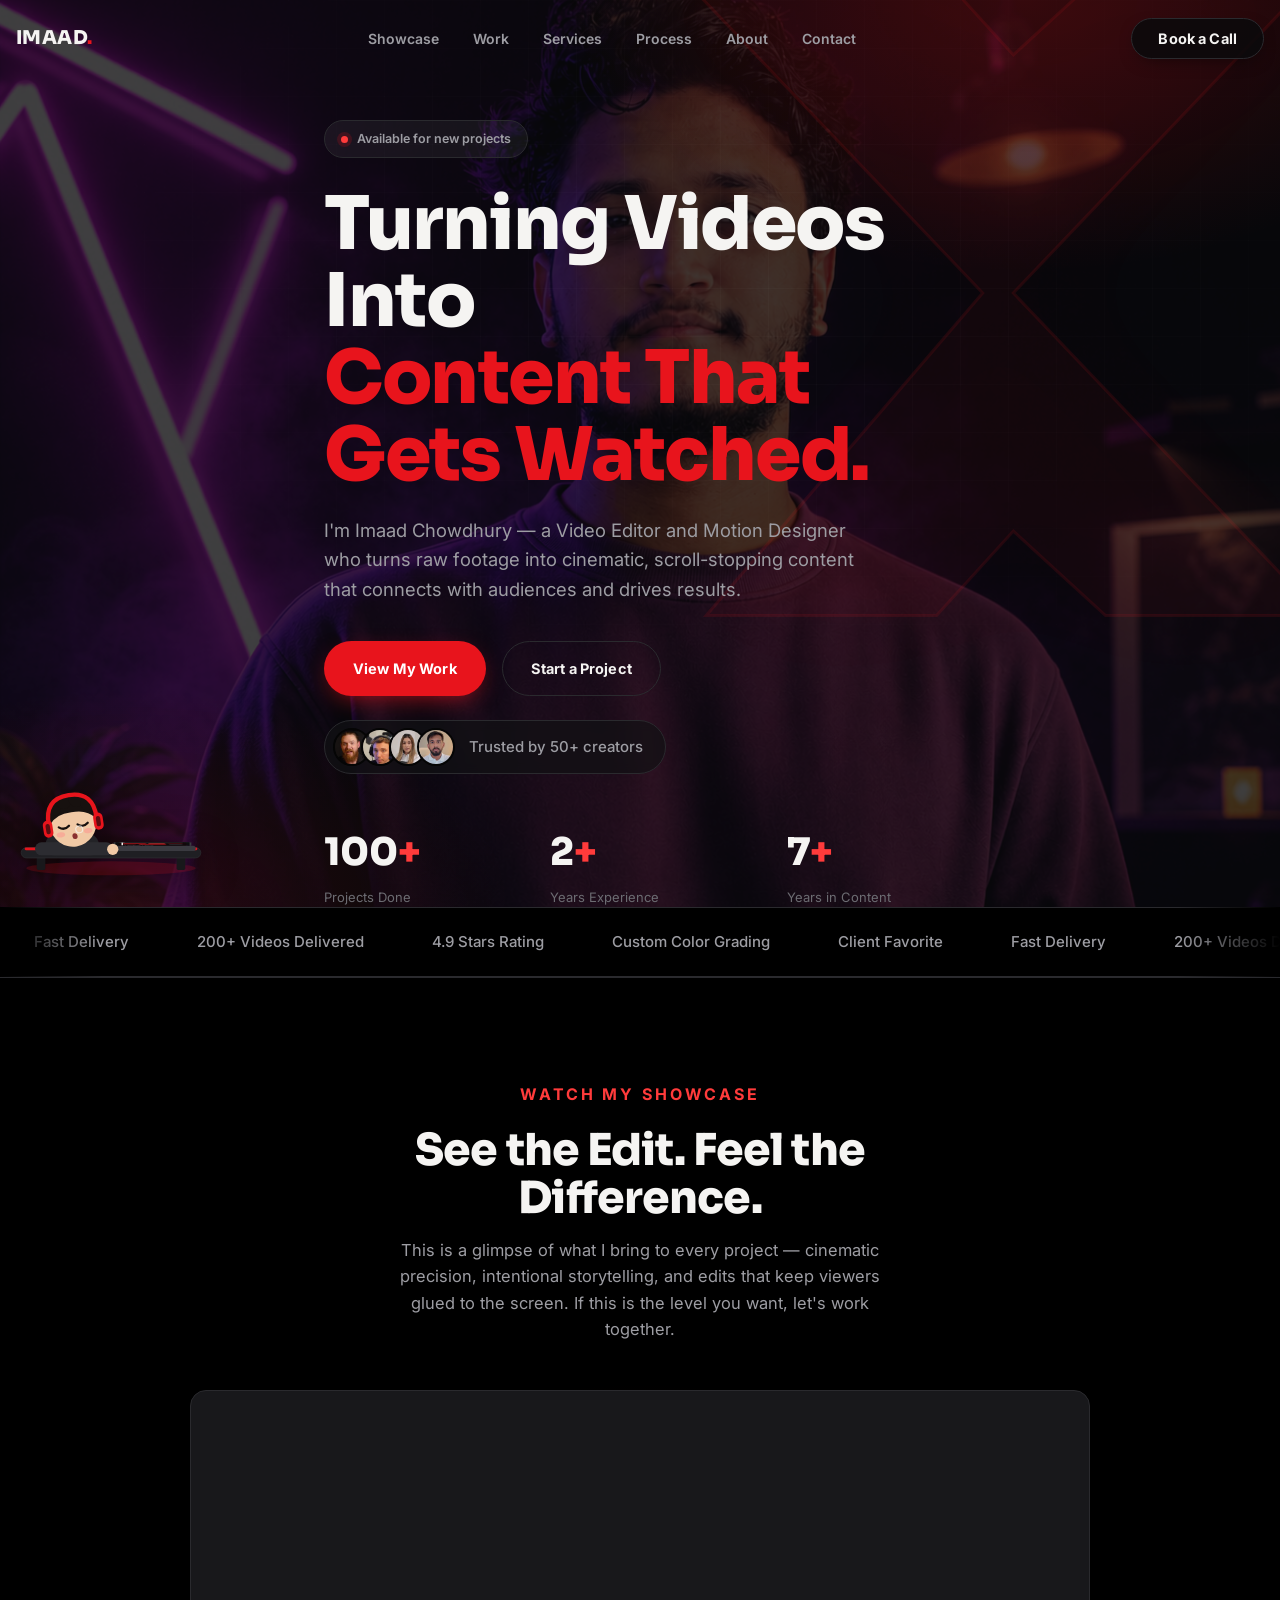
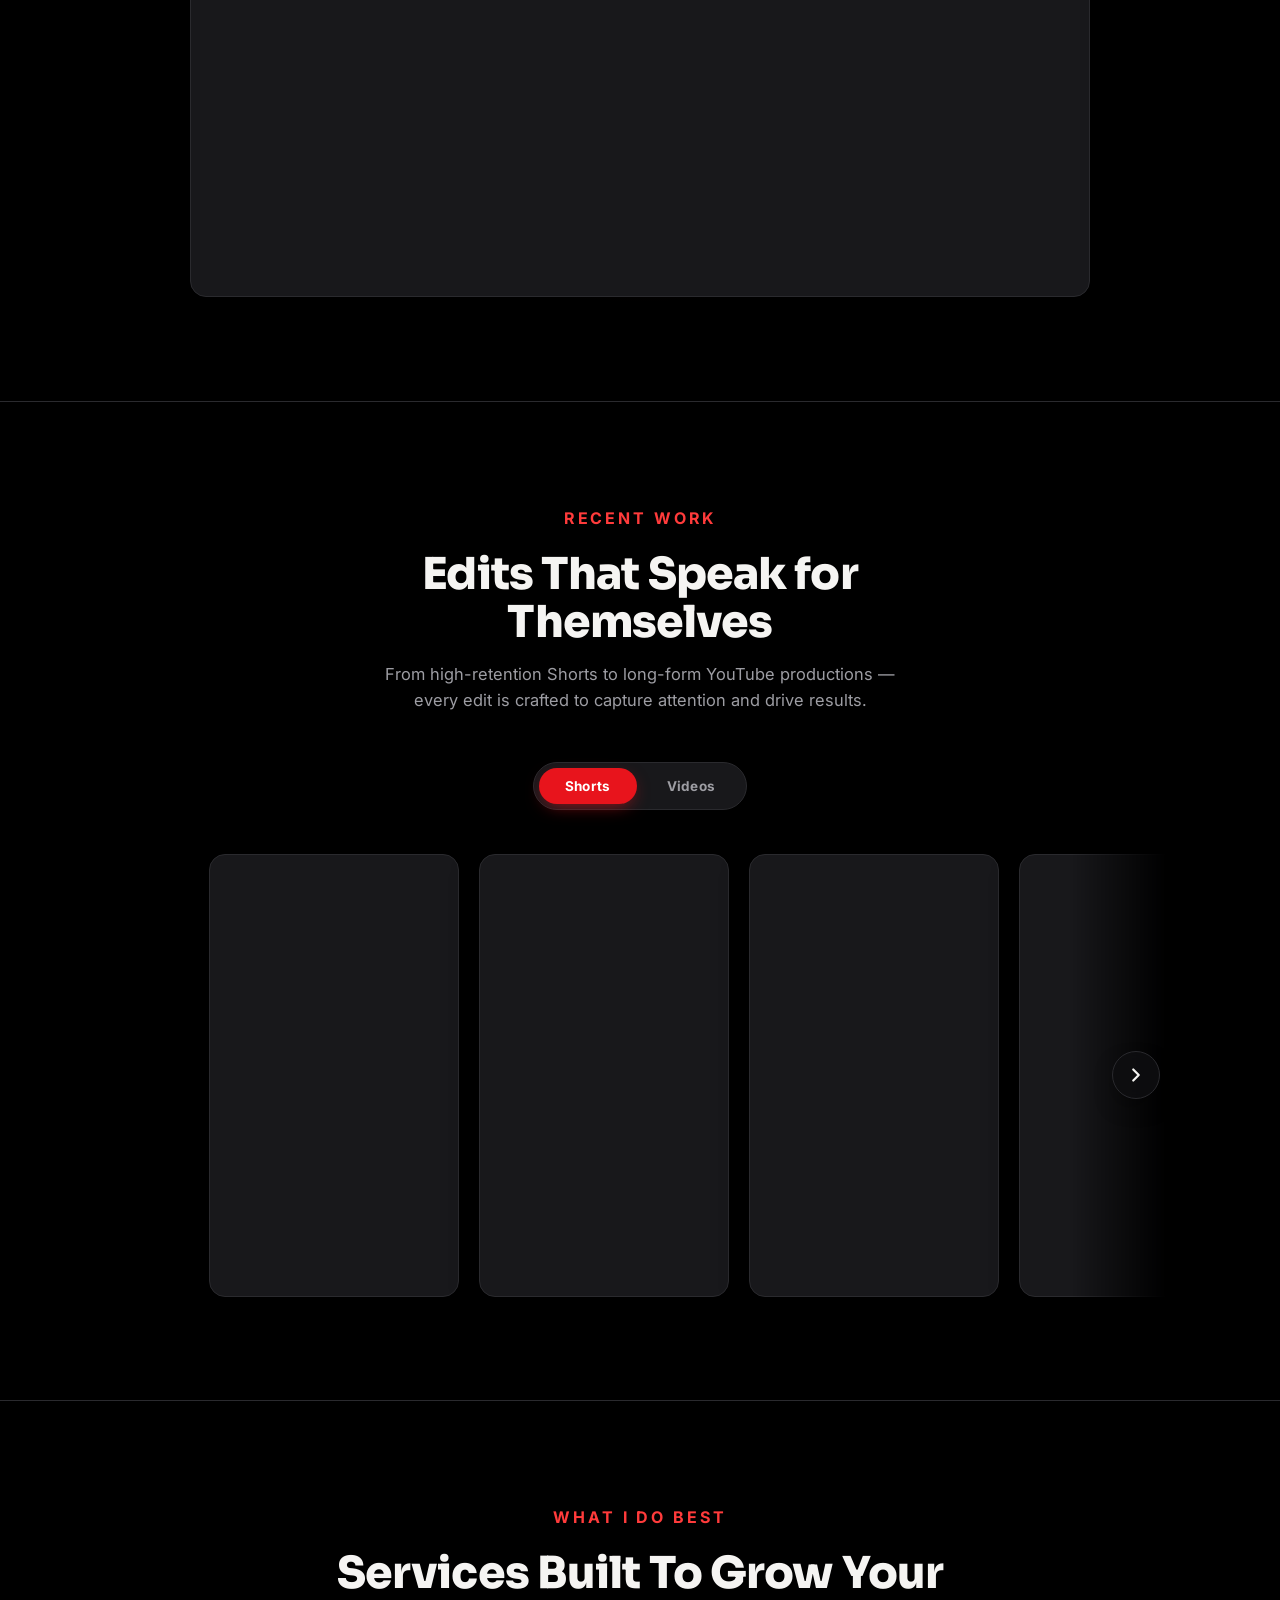
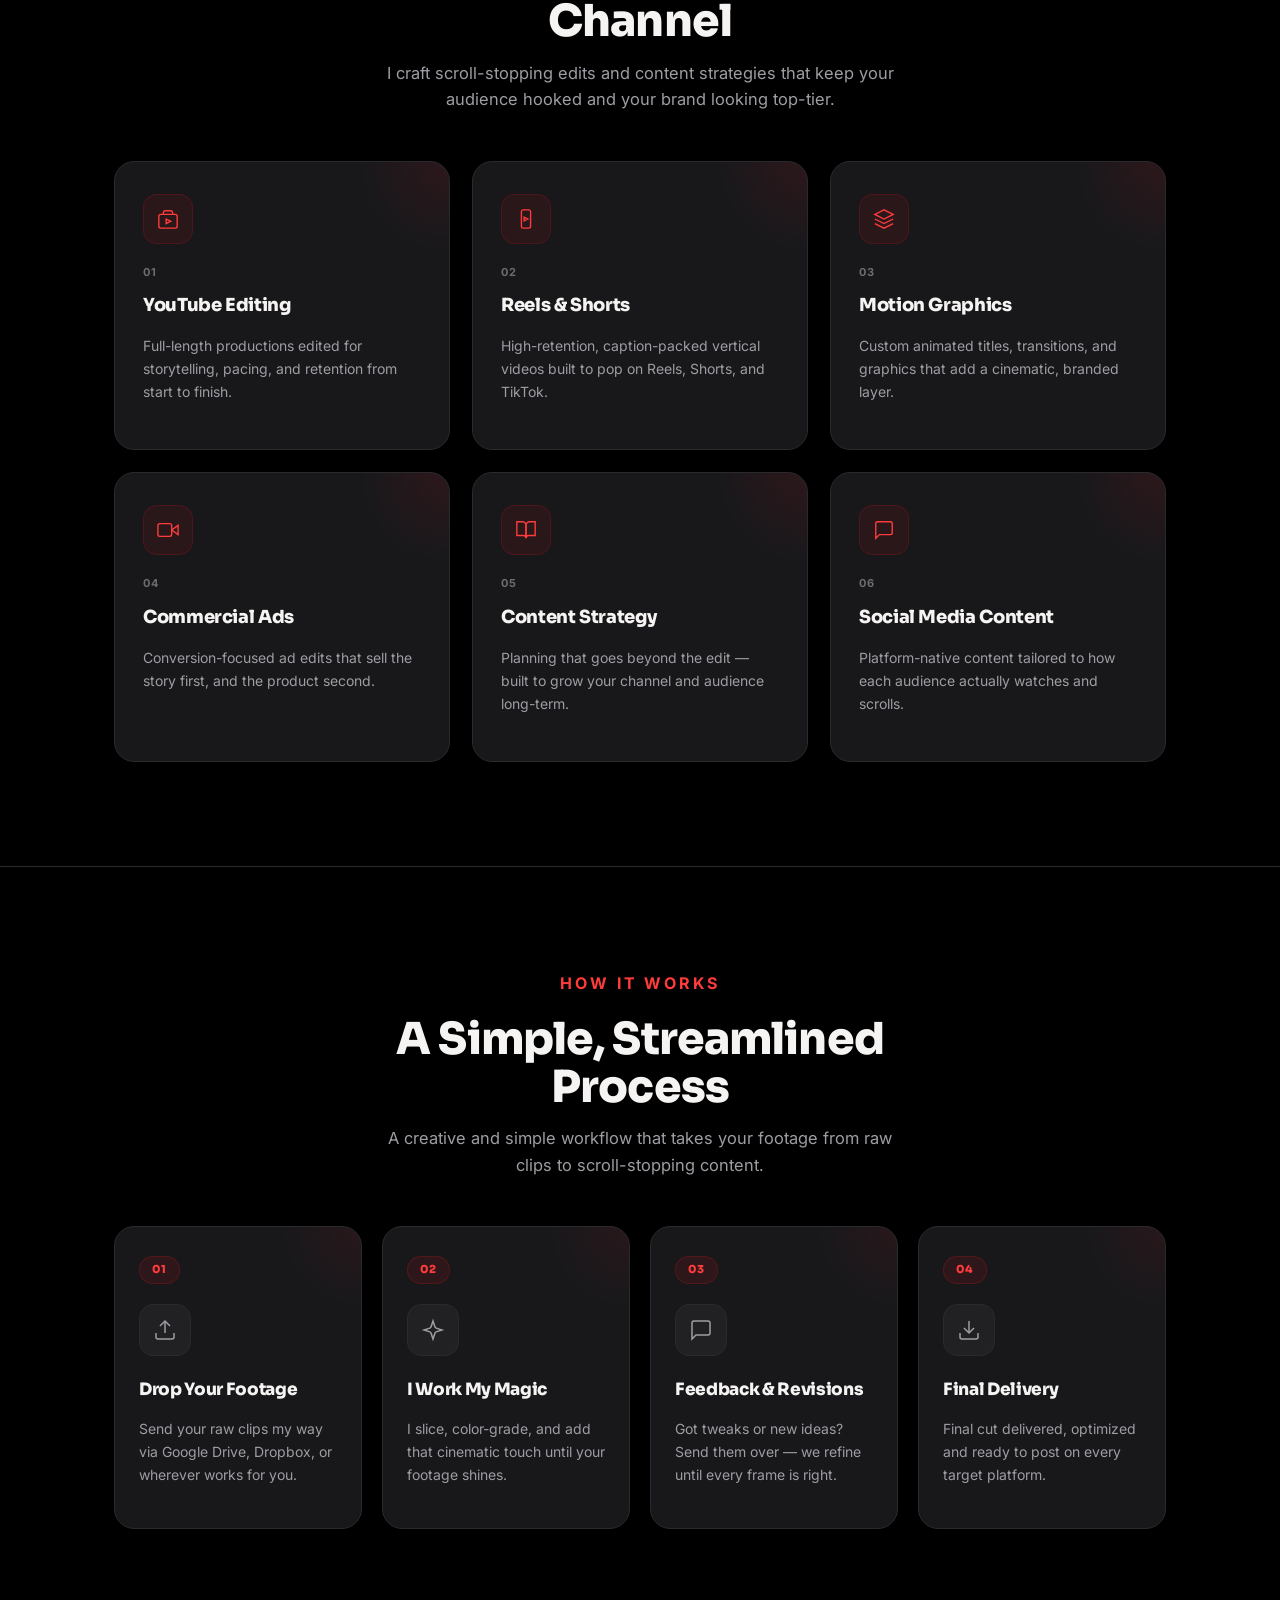
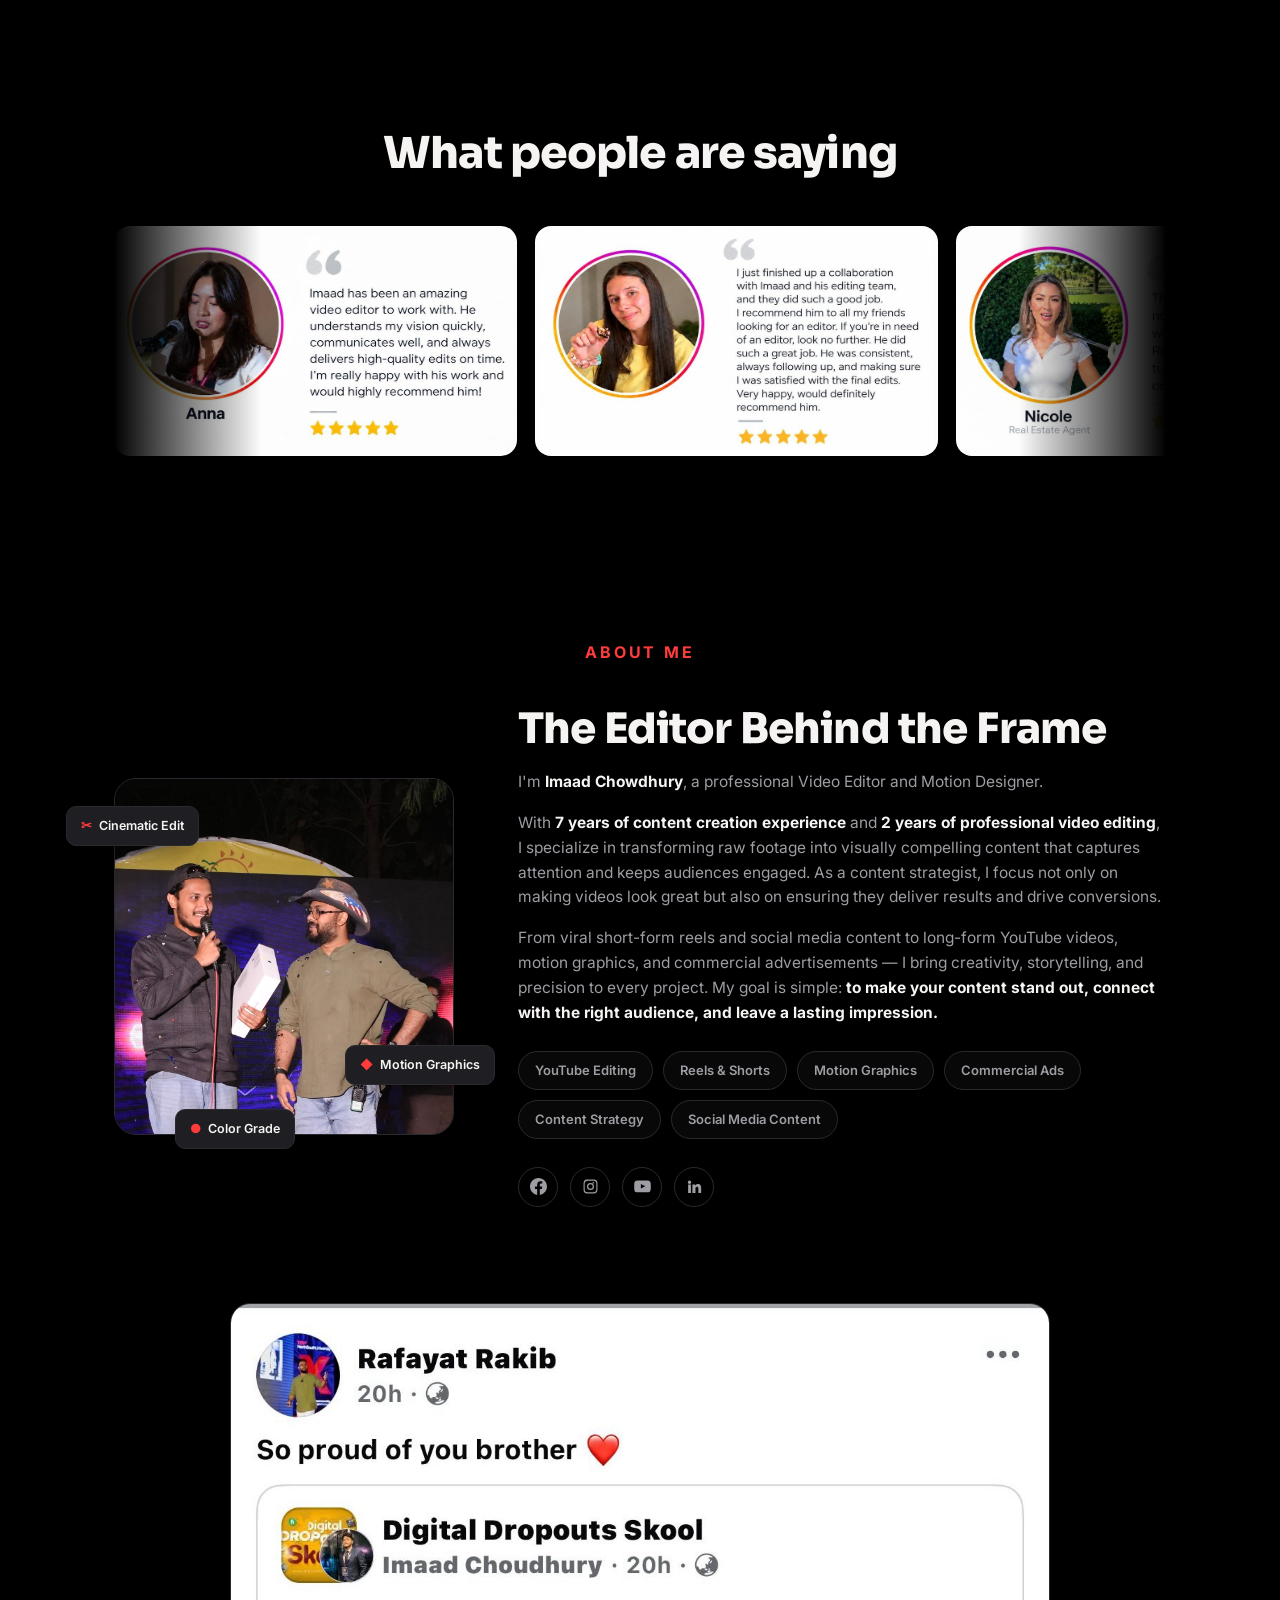
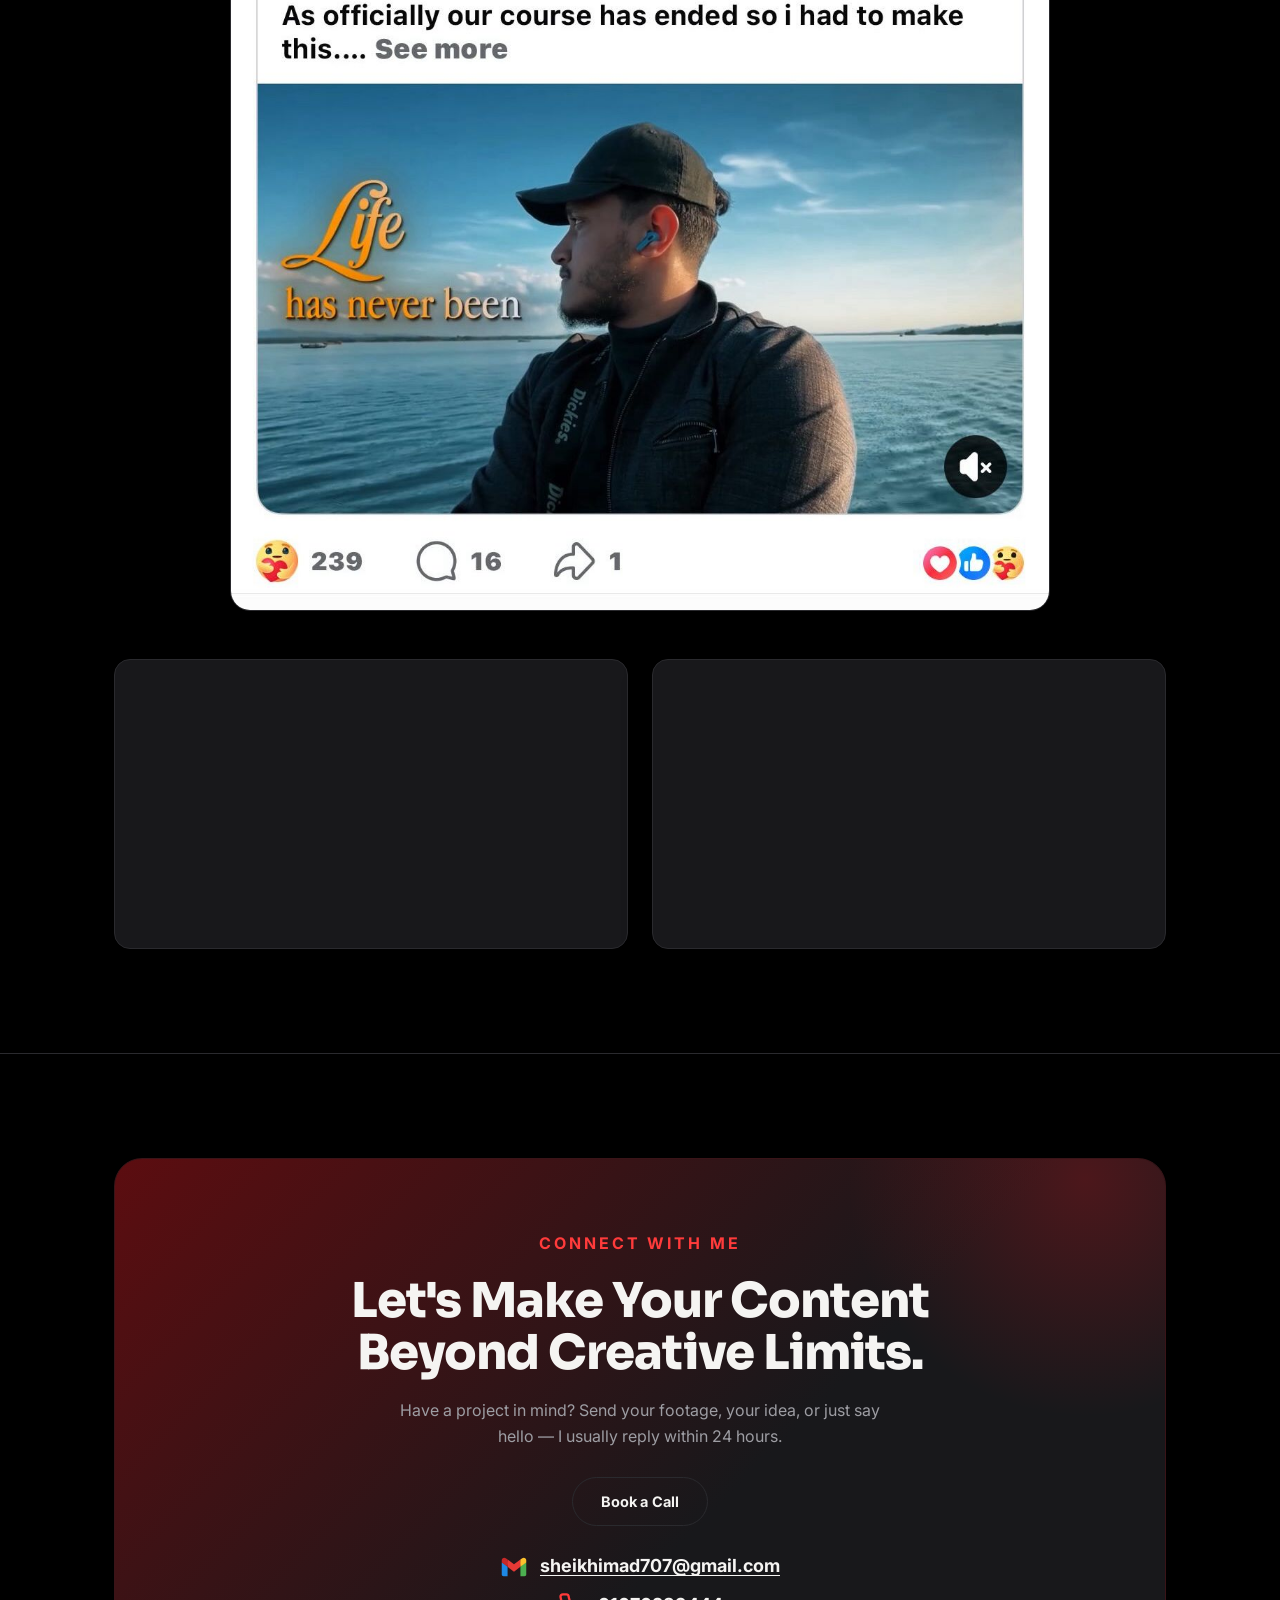
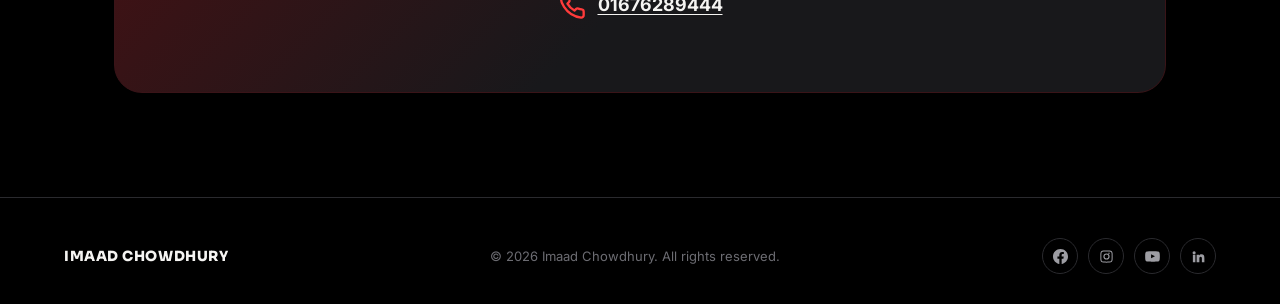
==== commit 065c2f84: "Add files via upload" ====
--- a/index.html
+++ b/index.html
@@ -6,6 +6,22 @@
 <title>Imaad Chowdhury</title>
 <meta name="description" content="Imaad Chowdhury. Professional video editor & motion designer turning raw footage into content that gets watched.">
 <link rel="icon" href="data:,">
+<meta name="theme-color" content="#000000">
+<!-- Link preview (Messenger, WhatsApp, Facebook, LinkedIn, X) -->
+<meta property="og:type" content="website">
+<meta property="og:site_name" content="Imaad Chowdhury">
+<meta property="og:title" content="Imaad Chowdhury">
+<meta property="og:description" content="Professional video editor & motion designer turning raw footage into content that gets watched.">
+<meta property="og:image" content="https://imaad707.github.io/MyWebsite/assets/share-preview.jpg">
+<meta property="og:image:secure_url" content="https://imaad707.github.io/MyWebsite/assets/share-preview.jpg">
+<meta property="og:image:type" content="image/jpeg">
+<meta property="og:image:width" content="1200">
+<meta property="og:image:height" content="630">
+<meta property="og:image:alt" content="Imaad Chowdhury, video editor and motion designer">
+<meta name="twitter:card" content="summary_large_image">
+<meta name="twitter:title" content="Imaad Chowdhury">
+<meta name="twitter:description" content="Professional video editor & motion designer turning raw footage into content that gets watched.">
+<meta name="twitter:image" content="https://imaad707.github.io/MyWebsite/assets/share-preview.jpg">
 <link rel="preconnect" href="https://fonts.googleapis.com">
 <link href="https://fonts.googleapis.com/css2?family=Sora:wght@600;700;800&family=Inter:wght@400;500;600;700&display=swap" rel="stylesheet">
 <link rel="stylesheet" href="style.css">
@@ -152,97 +168,127 @@
         </div>
         <div class="iframe-card short-card">
           <div class="iframe-container ratio-9-16">
-            <iframe src="https://www.youtube.com/embed/UDlIhXW3DHI" title="Short 5" frameborder="0" allow="accelerometer; autoplay; clipboard-write; encrypted-media; gyroscope; picture-in-picture; web-share" allowfullscreen loading="lazy"></iframe>
-          </div>
-        </div>
-        <div class="iframe-card short-card">
-          <div class="iframe-container ratio-9-16">
-            <iframe src="https://www.youtube.com/embed/750QmClvQX0" title="Short 6" frameborder="0" allow="accelerometer; autoplay; clipboard-write; encrypted-media; gyroscope; picture-in-picture; web-share" allowfullscreen loading="lazy"></iframe>
-          </div>
-        </div>
-        <div class="iframe-card short-card">
-          <div class="iframe-container ratio-9-16">
-            <iframe src="https://www.youtube.com/embed/G-1ULDhU9o4" title="Short 7" frameborder="0" allow="accelerometer; autoplay; clipboard-write; encrypted-media; gyroscope; picture-in-picture; web-share" allowfullscreen loading="lazy"></iframe>
-          </div>
-        </div>
-        <div class="iframe-card short-card">
-          <div class="iframe-container ratio-9-16">
-            <iframe src="https://www.youtube.com/embed/AccHz2SYxSQ" title="Short 8" frameborder="0" allow="accelerometer; autoplay; clipboard-write; encrypted-media; gyroscope; picture-in-picture; web-share" allowfullscreen loading="lazy"></iframe>
-          </div>
-        </div>
-        <div class="iframe-card short-card">
-          <div class="iframe-container ratio-9-16">
-            <iframe src="https://www.youtube.com/embed/bPZvkzYd1_E" title="Short 9" frameborder="0" allow="accelerometer; autoplay; clipboard-write; encrypted-media; gyroscope; picture-in-picture; web-share" allowfullscreen loading="lazy"></iframe>
-          </div>
-        </div>
-        <div class="iframe-card short-card">
-          <div class="iframe-container ratio-9-16">
-            <iframe src="https://www.youtube.com/embed/IQqDSOp1xQA" title="Short 10" frameborder="0" allow="accelerometer; autoplay; clipboard-write; encrypted-media; gyroscope; picture-in-picture; web-share" allowfullscreen loading="lazy"></iframe>
-          </div>
-        </div>
-        <div class="iframe-card short-card">
-          <div class="iframe-container ratio-9-16">
-            <iframe src="https://www.youtube.com/embed/p4ZIjFjfnaE" title="Short 11" frameborder="0" allow="accelerometer; autoplay; clipboard-write; encrypted-media; gyroscope; picture-in-picture; web-share" allowfullscreen loading="lazy"></iframe>
-          </div>
-        </div>
-        <div class="iframe-card short-card">
-          <div class="iframe-container ratio-9-16">
-            <iframe src="https://www.youtube.com/embed/wWBYpCYB-S4" title="Short 12" frameborder="0" allow="accelerometer; autoplay; clipboard-write; encrypted-media; gyroscope; picture-in-picture; web-share" allowfullscreen loading="lazy"></iframe>
-          </div>
-        </div>
-        <div class="iframe-card short-card">
-          <div class="iframe-container ratio-9-16">
-            <iframe src="https://www.youtube.com/embed/cR_i9zTeIQw" title="Short 13" frameborder="0" allow="accelerometer; autoplay; clipboard-write; encrypted-media; gyroscope; picture-in-picture; web-share" allowfullscreen loading="lazy"></iframe>
-          </div>
-        </div>
-        <div class="iframe-card short-card">
-          <div class="iframe-container ratio-9-16">
-            <iframe src="https://www.youtube.com/embed/uro-5DPKuio" title="Short 14" frameborder="0" allow="accelerometer; autoplay; clipboard-write; encrypted-media; gyroscope; picture-in-picture; web-share" allowfullscreen loading="lazy"></iframe>
-          </div>
-        </div>
-        <div class="iframe-card short-card">
-          <div class="iframe-container ratio-9-16">
-            <iframe src="https://www.youtube.com/embed/U4ZEMzd0TrQ" title="Short 15" frameborder="0" allow="accelerometer; autoplay; clipboard-write; encrypted-media; gyroscope; picture-in-picture; web-share" allowfullscreen loading="lazy"></iframe>
-          </div>
-        </div>
-        <div class="iframe-card short-card">
-          <div class="iframe-container ratio-9-16">
-            <iframe src="https://www.youtube.com/embed/kmpT495ATMk" title="Short 16" frameborder="0" allow="accelerometer; autoplay; clipboard-write; encrypted-media; gyroscope; picture-in-picture; web-share" allowfullscreen loading="lazy"></iframe>
-          </div>
-        </div>
-        <div class="iframe-card short-card">
-          <div class="iframe-container ratio-9-16">
-            <iframe src="https://www.youtube.com/embed/0X0gnHyehtI" title="Short 17" frameborder="0" allow="accelerometer; autoplay; clipboard-write; encrypted-media; gyroscope; picture-in-picture; web-share" allowfullscreen loading="lazy"></iframe>
-          </div>
-        </div>
-        <div class="iframe-card short-card">
-          <div class="iframe-container ratio-9-16">
-            <iframe src="https://www.youtube.com/embed/EVCNgwXdKeE" title="Short 18" frameborder="0" allow="accelerometer; autoplay; clipboard-write; encrypted-media; gyroscope; picture-in-picture; web-share" allowfullscreen loading="lazy"></iframe>
-          </div>
-        </div>
-        <div class="iframe-card short-card">
-          <div class="iframe-container ratio-9-16">
-            <iframe src="https://www.youtube.com/embed/HGJocHG5a6I" title="Short 19" frameborder="0" allow="accelerometer; autoplay; clipboard-write; encrypted-media; gyroscope; picture-in-picture; web-share" allowfullscreen loading="lazy"></iframe>
-          </div>
-        </div>
-        <div class="iframe-card short-card">
-          <div class="iframe-container ratio-9-16">
-            <iframe src="https://www.youtube.com/embed/nOJywHD1OJk" title="Short 20" frameborder="0" allow="accelerometer; autoplay; clipboard-write; encrypted-media; gyroscope; picture-in-picture; web-share" allowfullscreen loading="lazy"></iframe>
-          </div>
-        </div>
-        <div class="iframe-card short-card">
-          <div class="iframe-container ratio-9-16">
-            <iframe src="https://www.youtube.com/embed/xfTJQD6ECuU" title="Short 21" frameborder="0" allow="accelerometer; autoplay; clipboard-write; encrypted-media; gyroscope; picture-in-picture; web-share" allowfullscreen loading="lazy"></iframe>
-          </div>
-        </div>
-        <div class="iframe-card short-card">
-          <div class="iframe-container ratio-9-16">
-            <iframe src="https://www.youtube.com/embed/IbdXz-1tGnA" title="Short 22" frameborder="0" allow="accelerometer; autoplay; clipboard-write; encrypted-media; gyroscope; picture-in-picture; web-share" allowfullscreen loading="lazy"></iframe>
-          </div>
-        </div>
-        <div class="iframe-card short-card">
-          <div class="iframe-container ratio-9-16">
-            <iframe src="https://www.youtube.com/embed/vhhTcd9twsA" title="Short 23" frameborder="0" allow="accelerometer; autoplay; clipboard-write; encrypted-media; gyroscope; picture-in-picture; web-share" allowfullscreen loading="lazy"></iframe>
+            <iframe src="https://www.youtube.com/embed/xnUzyC5yKIA" title="Short 5" frameborder="0" allow="accelerometer; autoplay; clipboard-write; encrypted-media; gyroscope; picture-in-picture; web-share" allowfullscreen loading="lazy"></iframe>
+          </div>
+        </div>
+        <div class="iframe-card short-card">
+          <div class="iframe-container ratio-9-16">
+            <iframe src="https://www.youtube.com/embed/IahF_UW8Dgw" title="Short 6" frameborder="0" allow="accelerometer; autoplay; clipboard-write; encrypted-media; gyroscope; picture-in-picture; web-share" allowfullscreen loading="lazy"></iframe>
+          </div>
+        </div>
+        <div class="iframe-card short-card">
+          <div class="iframe-container ratio-9-16">
+            <iframe src="https://www.youtube.com/embed/UDlIhXW3DHI" title="Short 7" frameborder="0" allow="accelerometer; autoplay; clipboard-write; encrypted-media; gyroscope; picture-in-picture; web-share" allowfullscreen loading="lazy"></iframe>
+          </div>
+        </div>
+        <div class="iframe-card short-card">
+          <div class="iframe-container ratio-9-16">
+            <iframe src="https://www.youtube.com/embed/750QmClvQX0" title="Short 8" frameborder="0" allow="accelerometer; autoplay; clipboard-write; encrypted-media; gyroscope; picture-in-picture; web-share" allowfullscreen loading="lazy"></iframe>
+          </div>
+        </div>
+        <div class="iframe-card short-card">
+          <div class="iframe-container ratio-9-16">
+            <iframe src="https://www.youtube.com/embed/G-1ULDhU9o4" title="Short 9" frameborder="0" allow="accelerometer; autoplay; clipboard-write; encrypted-media; gyroscope; picture-in-picture; web-share" allowfullscreen loading="lazy"></iframe>
+          </div>
+        </div>
+        <div class="iframe-card short-card">
+          <div class="iframe-container ratio-9-16">
+            <iframe src="https://www.youtube.com/embed/AccHz2SYxSQ" title="Short 10" frameborder="0" allow="accelerometer; autoplay; clipboard-write; encrypted-media; gyroscope; picture-in-picture; web-share" allowfullscreen loading="lazy"></iframe>
+          </div>
+        </div>
+        <div class="iframe-card short-card">
+          <div class="iframe-container ratio-9-16">
+            <iframe src="https://www.youtube.com/embed/bPZvkzYd1_E" title="Short 11" frameborder="0" allow="accelerometer; autoplay; clipboard-write; encrypted-media; gyroscope; picture-in-picture; web-share" allowfullscreen loading="lazy"></iframe>
+          </div>
+        </div>
+        <div class="iframe-card short-card">
+          <div class="iframe-container ratio-9-16">
+            <iframe src="https://www.youtube.com/embed/IQqDSOp1xQA" title="Short 12" frameborder="0" allow="accelerometer; autoplay; clipboard-write; encrypted-media; gyroscope; picture-in-picture; web-share" allowfullscreen loading="lazy"></iframe>
+          </div>
+        </div>
+        <div class="iframe-card short-card">
+          <div class="iframe-container ratio-9-16">
+            <iframe src="https://www.youtube.com/embed/p4ZIjFjfnaE" title="Short 13" frameborder="0" allow="accelerometer; autoplay; clipboard-write; encrypted-media; gyroscope; picture-in-picture; web-share" allowfullscreen loading="lazy"></iframe>
+          </div>
+        </div>
+        <div class="iframe-card short-card">
+          <div class="iframe-container ratio-9-16">
+            <iframe src="https://www.youtube.com/embed/wWBYpCYB-S4" title="Short 14" frameborder="0" allow="accelerometer; autoplay; clipboard-write; encrypted-media; gyroscope; picture-in-picture; web-share" allowfullscreen loading="lazy"></iframe>
+          </div>
+        </div>
+        <div class="iframe-card short-card">
+          <div class="iframe-container ratio-9-16">
+            <iframe src="https://www.youtube.com/embed/cR_i9zTeIQw" title="Short 15" frameborder="0" allow="accelerometer; autoplay; clipboard-write; encrypted-media; gyroscope; picture-in-picture; web-share" allowfullscreen loading="lazy"></iframe>
+          </div>
+        </div>
+        <div class="iframe-card short-card">
+          <div class="iframe-container ratio-9-16">
+            <iframe src="https://www.youtube.com/embed/uro-5DPKuio" title="Short 16" frameborder="0" allow="accelerometer; autoplay; clipboard-write; encrypted-media; gyroscope; picture-in-picture; web-share" allowfullscreen loading="lazy"></iframe>
+          </div>
+        </div>
+        <div class="iframe-card short-card">
+          <div class="iframe-container ratio-9-16">
+            <iframe src="https://www.youtube.com/embed/U4ZEMzd0TrQ" title="Short 17" frameborder="0" allow="accelerometer; autoplay; clipboard-write; encrypted-media; gyroscope; picture-in-picture; web-share" allowfullscreen loading="lazy"></iframe>
+          </div>
+        </div>
+        <div class="iframe-card short-card">
+          <div class="iframe-container ratio-9-16">
+            <iframe src="https://www.youtube.com/embed/kmpT495ATMk" title="Short 18" frameborder="0" allow="accelerometer; autoplay; clipboard-write; encrypted-media; gyroscope; picture-in-picture; web-share" allowfullscreen loading="lazy"></iframe>
+          </div>
+        </div>
+        <div class="iframe-card short-card">
+          <div class="iframe-container ratio-9-16">
+            <iframe src="https://www.youtube.com/embed/0X0gnHyehtI" title="Short 19" frameborder="0" allow="accelerometer; autoplay; clipboard-write; encrypted-media; gyroscope; picture-in-picture; web-share" allowfullscreen loading="lazy"></iframe>
+          </div>
+        </div>
+        <div class="iframe-card short-card">
+          <div class="iframe-container ratio-9-16">
+            <iframe src="https://www.youtube.com/embed/EVCNgwXdKeE" title="Short 20" frameborder="0" allow="accelerometer; autoplay; clipboard-write; encrypted-media; gyroscope; picture-in-picture; web-share" allowfullscreen loading="lazy"></iframe>
+          </div>
+        </div>
+        <div class="iframe-card short-card">
+          <div class="iframe-container ratio-9-16">
+            <iframe src="https://www.youtube.com/embed/HGJocHG5a6I" title="Short 21" frameborder="0" allow="accelerometer; autoplay; clipboard-write; encrypted-media; gyroscope; picture-in-picture; web-share" allowfullscreen loading="lazy"></iframe>
+          </div>
+        </div>
+        <div class="iframe-card short-card">
+          <div class="iframe-container ratio-9-16">
+            <iframe src="https://www.youtube.com/embed/nOJywHD1OJk" title="Short 22" frameborder="0" allow="accelerometer; autoplay; clipboard-write; encrypted-media; gyroscope; picture-in-picture; web-share" allowfullscreen loading="lazy"></iframe>
+          </div>
+        </div>
+        <div class="iframe-card short-card">
+          <div class="iframe-container ratio-9-16">
+            <iframe src="https://www.youtube.com/embed/xfTJQD6ECuU" title="Short 23" frameborder="0" allow="accelerometer; autoplay; clipboard-write; encrypted-media; gyroscope; picture-in-picture; web-share" allowfullscreen loading="lazy"></iframe>
+          </div>
+        </div>
+        <div class="iframe-card short-card">
+          <div class="iframe-container ratio-9-16">
+            <iframe src="https://www.youtube.com/embed/IbdXz-1tGnA" title="Short 24" frameborder="0" allow="accelerometer; autoplay; clipboard-write; encrypted-media; gyroscope; picture-in-picture; web-share" allowfullscreen loading="lazy"></iframe>
+          </div>
+        </div>
+        <div class="iframe-card short-card">
+          <div class="iframe-container ratio-9-16">
+            <iframe src="https://www.youtube.com/embed/vhhTcd9twsA" title="Short 25" frameborder="0" allow="accelerometer; autoplay; clipboard-write; encrypted-media; gyroscope; picture-in-picture; web-share" allowfullscreen loading="lazy"></iframe>
+          </div>
+        </div>
+        <div class="iframe-card short-card">
+          <div class="iframe-container ratio-9-16">
+            <iframe src="https://www.youtube.com/embed/pJAopqqw23U" title="Short 26" frameborder="0" allow="accelerometer; autoplay; clipboard-write; encrypted-media; gyroscope; picture-in-picture; web-share" allowfullscreen loading="lazy"></iframe>
+          </div>
+        </div>
+        <div class="iframe-card short-card">
+          <div class="iframe-container ratio-9-16">
+            <iframe src="https://www.youtube.com/embed/Gi5Dd28pmto" title="Short 27" frameborder="0" allow="accelerometer; autoplay; clipboard-write; encrypted-media; gyroscope; picture-in-picture; web-share" allowfullscreen loading="lazy"></iframe>
+          </div>
+        </div>
+        <div class="iframe-card short-card">
+          <div class="iframe-container ratio-9-16">
+            <iframe src="https://www.youtube.com/embed/XS7G4xQsA8Q" title="Short 28" frameborder="0" allow="accelerometer; autoplay; clipboard-write; encrypted-media; gyroscope; picture-in-picture; web-share" allowfullscreen loading="lazy"></iframe>
+          </div>
+        </div>
+        <div class="iframe-card short-card">
+          <div class="iframe-container ratio-9-16">
+            <iframe src="https://www.youtube.com/embed/XdxJK-QkF6w" title="Short 29" frameborder="0" allow="accelerometer; autoplay; clipboard-write; encrypted-media; gyroscope; picture-in-picture; web-share" allowfullscreen loading="lazy"></iframe>
           </div>
         </div>
       </div>
@@ -494,7 +540,7 @@
       </div>
       <div class="iframe-card">
         <div class="iframe-container ratio-16-9">
-          <iframe src="https://www.youtube.com/embed/DukNI9cO6fw" title="My Journey - Part 2" frameborder="0" allow="accelerometer; autoplay; clipboard-write; encrypted-media; gyroscope; picture-in-picture; web-share" allowfullscreen loading="lazy"></iframe>
+          <iframe src="https://www.youtube.com/embed/4AJm9ZsirgY" title="My Journey - Part 2" frameborder="0" allow="accelerometer; autoplay; clipboard-write; encrypted-media; gyroscope; picture-in-picture; web-share" allowfullscreen loading="lazy"></iframe>
         </div>
       </div>
     </div>
--- a/style.css
+++ b/style.css
@@ -1193,3 +1193,138 @@
 .about-head{ margin-bottom:40px; }
 @media (max-width:720px){ .eyebrow{ font-size:14px; } .about-head{ margin-bottom:28px; } }
 [hidden]{ display:none !important; }
+
+
+/* =========================================================
+   MOBILE RESPONSIVE OVERRIDES — iPhone / Android
+   ========================================================= */
+html {
+  -webkit-text-size-adjust: 100%;
+  text-size-adjust: 100%;
+  scroll-padding-top: 84px;
+}
+body {
+  min-width: 0;
+  overflow-x: clip;
+}
+.container,
+.about-grid,
+.about-copy,
+.hero-inner,
+.contact-wrap,
+.section-head {
+  min-width: 0;
+}
+iframe,
+video,
+img,
+svg {
+  max-width: 100%;
+}
+button,
+a {
+  -webkit-tap-highlight-color: transparent;
+}
+button {
+  touch-action: manipulation;
+}
+.nav {
+  padding-left: max(16px, env(safe-area-inset-left));
+  padding-right: max(16px, env(safe-area-inset-right));
+}
+.mobile-menu {
+  padding: max(24px, env(safe-area-inset-top)) 20px max(24px, env(safe-area-inset-bottom));
+  overflow-y: auto;
+}
+.hero {
+  min-height: 100vh;
+  min-height: 100svh;
+}
+.hero-inner {
+  width: 100%;
+}
+.hero h1,
+.section-head h2,
+.about-copy h2,
+.contact-wrap h2 {
+  overflow-wrap: anywhere;
+}
+.iframe-container {
+  isolation: isolate;
+}
+.iframe-container iframe {
+  border-radius: 12px;
+}
+.footer-socials {
+  margin-right: 0;
+}
+.book-modal {
+  padding: max(12px, env(safe-area-inset-top)) 14px max(12px, env(safe-area-inset-bottom));
+}
+.book-panel {
+  -webkit-overflow-scrolling: touch;
+}
+@media (max-width: 720px) {
+  :root { --pad: 20px; }
+  section { padding: 64px 0; }
+  .nav { padding-top: 12px; padding-bottom: 12px; }
+  .nav-logo span { font-size: 17px; }
+  .nav-cta { gap: 8px; }
+  .nav-book { padding: 9px 12px; font-size: 12px; }
+  .hero { padding-top: 100px; padding-bottom: 44px; }
+  .hero-shard { width: 90vw; right: -35%; top: -2%; opacity: .28; }
+  .hero-tag { font-size: 11px; padding: 7px 12px; margin-bottom: 22px; }
+  .hero h1 { font-size: clamp(34px, 9vw, 54px); line-height: 1.06; }
+  .hero-sub { font-size: 15px; margin: 18px 0 24px; }
+  .hero-actions { gap: 10px; margin-bottom: 22px; }
+  .hero-actions .btn { padding: 14px 18px; }
+  .trust-pill { max-width: 100%; margin-bottom: 28px; }
+  .trust-text { white-space: normal; }
+  .hero-stats { grid-template-columns: repeat(3, minmax(0, 1fr)); gap: 12px; }
+  .hero-stats .stat-num { font-size: clamp(24px, 7vw, 32px); }
+  .hero-stats .stat-label { font-size: 11px; line-height: 1.35; }
+  .section-head { margin-bottom: 32px; }
+  .section-head h2 { font-size: clamp(27px, 7.5vw, 36px); }
+  .section-head p { font-size: 15px; }
+  .about-grid { gap: 30px; }
+  .about-photo { max-width: min(300px, 82vw); }
+  .about-copy p { font-size: 15px; }
+  .about-pills { gap: 8px; }
+  .pill { font-size: 12px; padding: 7px 11px; }
+  .toggle-row { margin-bottom: 28px; }
+  .toggle { width: min(100%, 320px); }
+  .toggle button { flex: 1; padding: 10px 18px; }
+  .shorts-grid { gap: 12px; padding-left: 5%; padding-right: 5%; scroll-padding-inline: 5%; }
+  .shorts-grid .short-card { flex-basis: 70vw; max-width: 270px; }
+  .videos-grid { grid-template-columns: 1fr; gap: 16px; }
+  .services-grid { grid-template-columns: 1fr; gap: 14px; }
+  .service-card { padding: 24px 22px; }
+  .process-steps { grid-template-columns: 1fr; gap: 14px; }
+  .process-step { padding: 24px 22px; }
+  .journey-videos-grid { grid-template-columns: 1fr; gap: 16px; }
+  .about-journey { margin-top: 56px; }
+  .testi-group img { height: 150px; }
+  .contact-wrap { padding: 32px 20px; border-radius: 22px; }
+  .contact-wrap h2 { font-size: clamp(27px, 7.5vw, 36px); }
+  .contact-email-text, .contact-phone-text { font-size: 14px; gap: 8px; overflow-wrap: anywhere; }
+  .contact-icon svg { width: 22px; height: 22px; }
+  .footer { padding: 28px 20px; justify-content: center; text-align: center; }
+  .footer p { width: 100%; order: 3; }
+  .footer-socials { margin: 0; }
+  .sleepy-editor { width: 96px; left: 6px; bottom: max(6px, env(safe-area-inset-bottom)); }
+  .to-top { right: 14px; bottom: max(14px, env(safe-area-inset-bottom)); width: 42px; height: 42px; }
+}
+@media (max-width: 380px) {
+  :root { --pad: 16px; }
+  .nav-book { padding: 8px 10px; font-size: 11px; }
+  .nav-logo span { font-size: 15px; }
+  .hero h1 { font-size: 33px; }
+  .hero-stats { gap: 8px; }
+  .hero-stats .stat-label { font-size: 10px; }
+  .contact-email-text, .contact-phone-text { font-size: 12px; }
+  .sleepy-editor { width: 78px; }
+}
+@media (prefers-reduced-motion: reduce) {
+  html { scroll-behavior: auto; }
+  *, *::before, *::after { animation-duration: .01ms !important; animation-iteration-count: 1 !important; transition-duration: .01ms !important; }
+}
